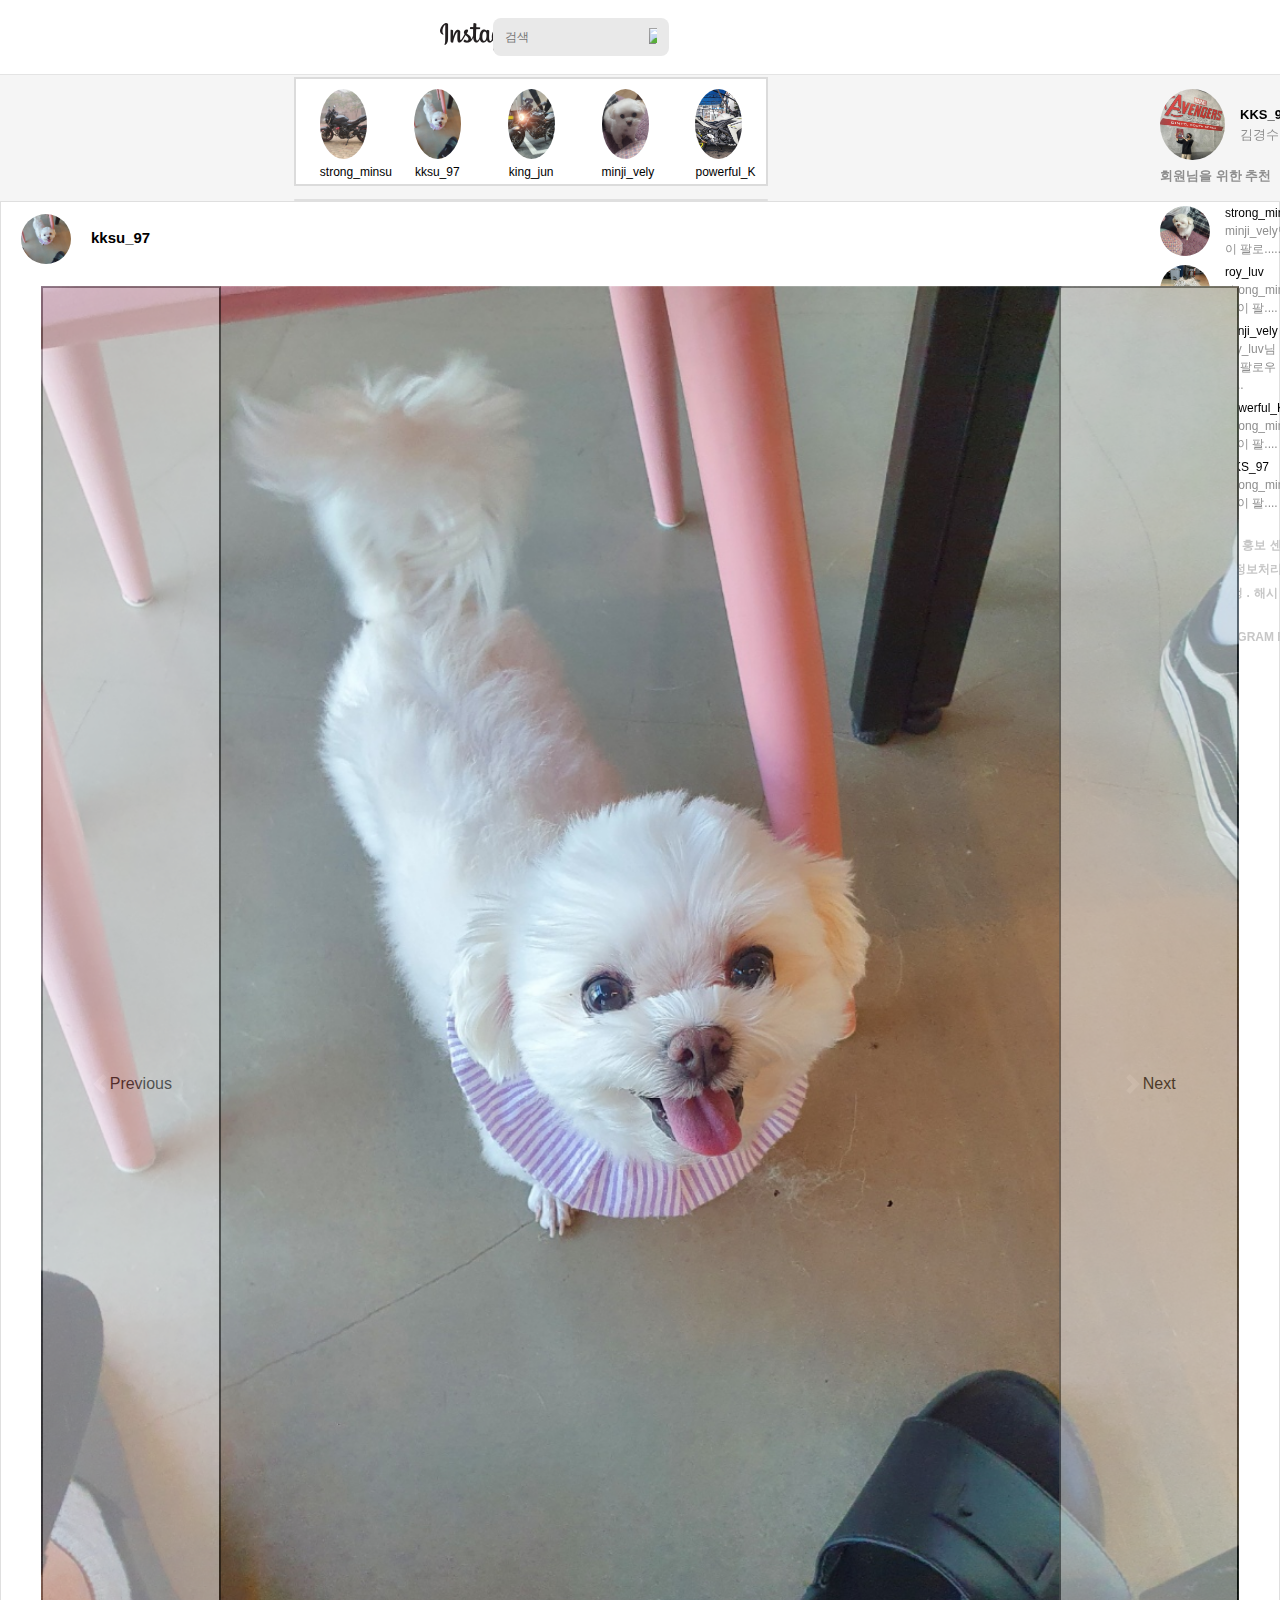
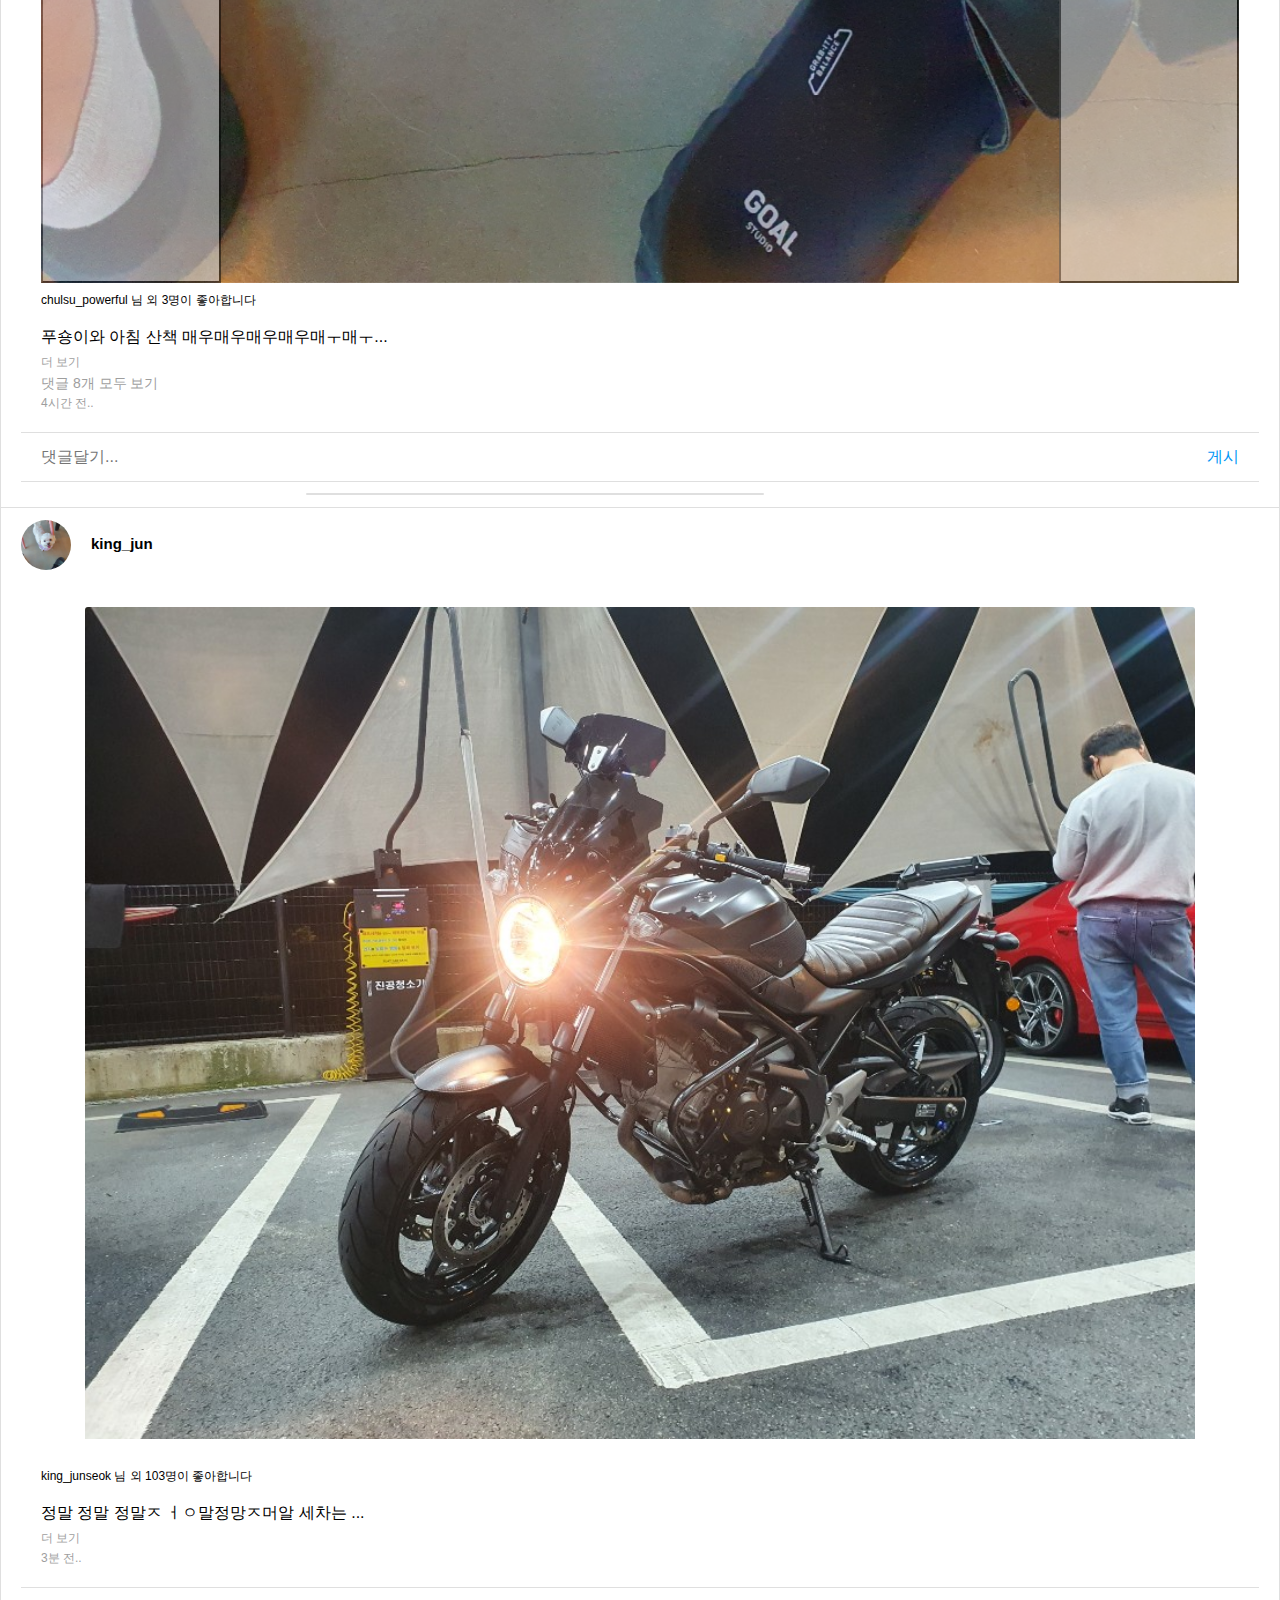
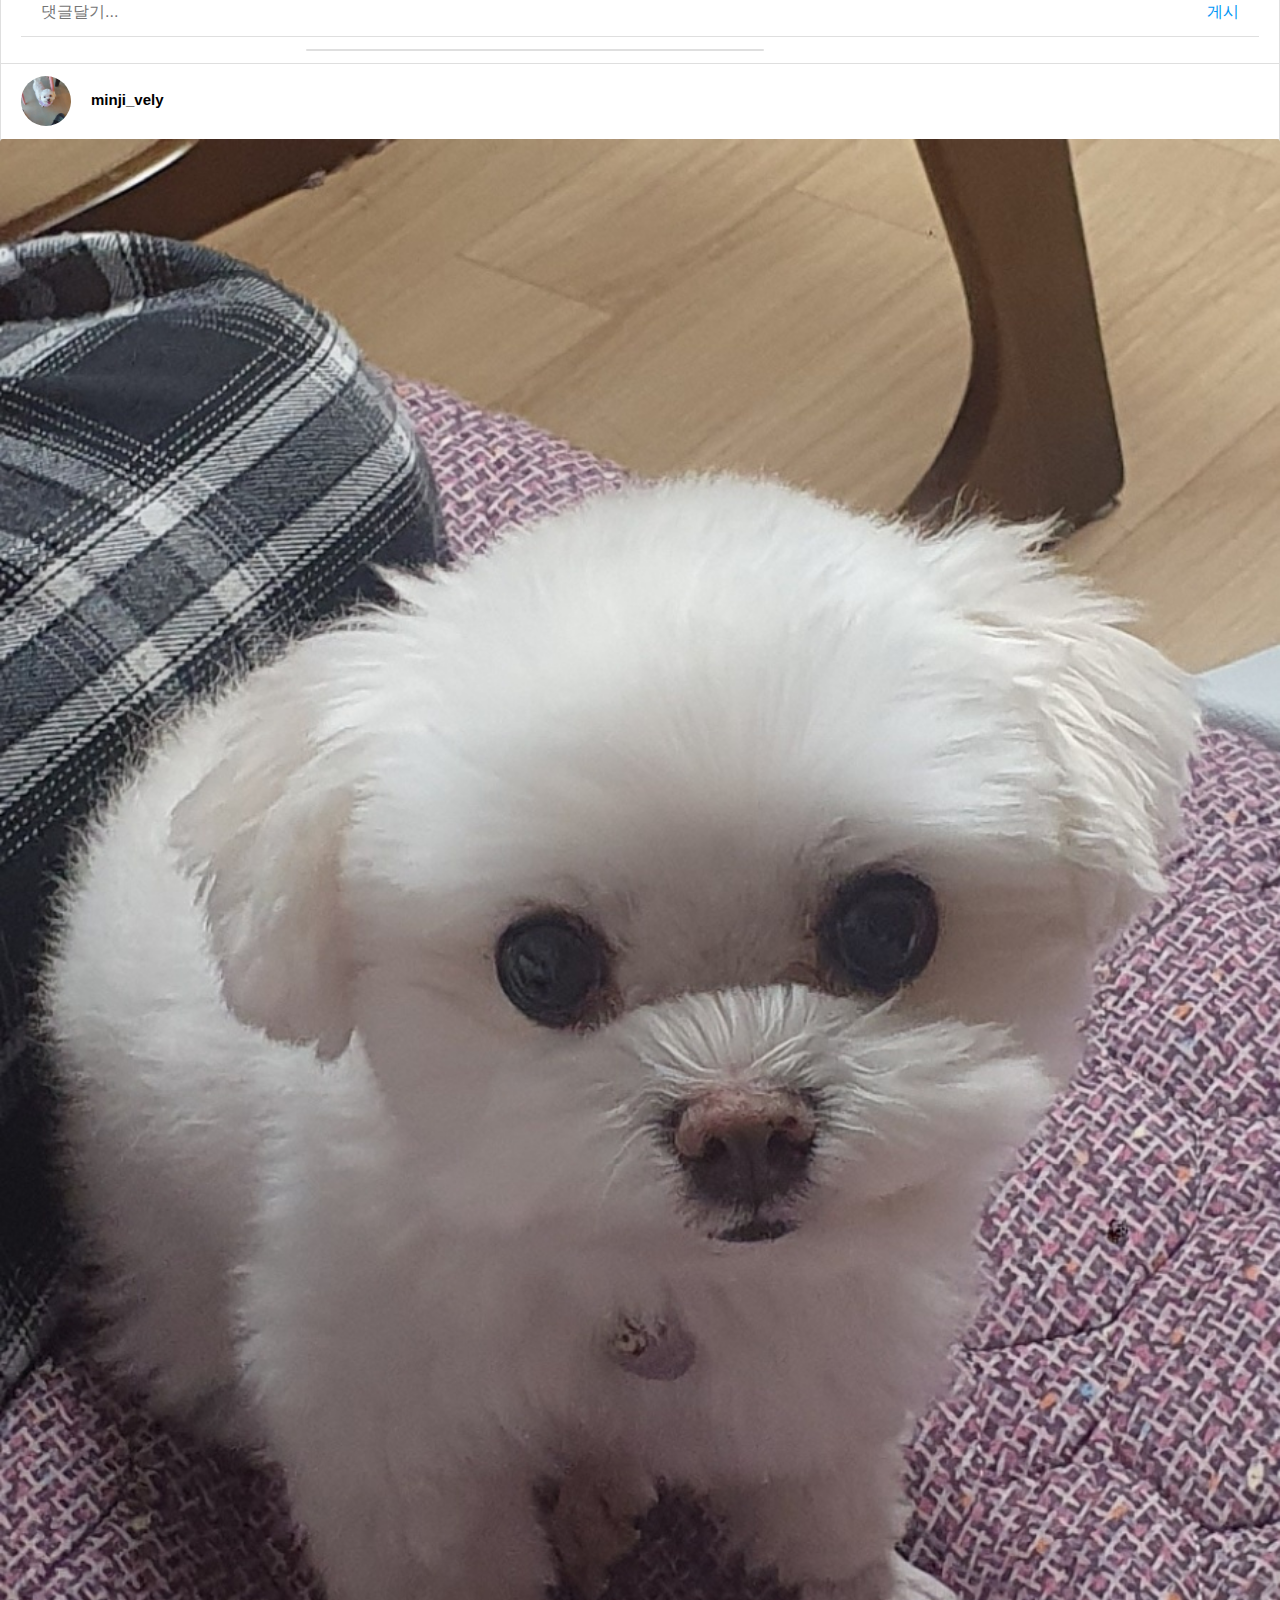
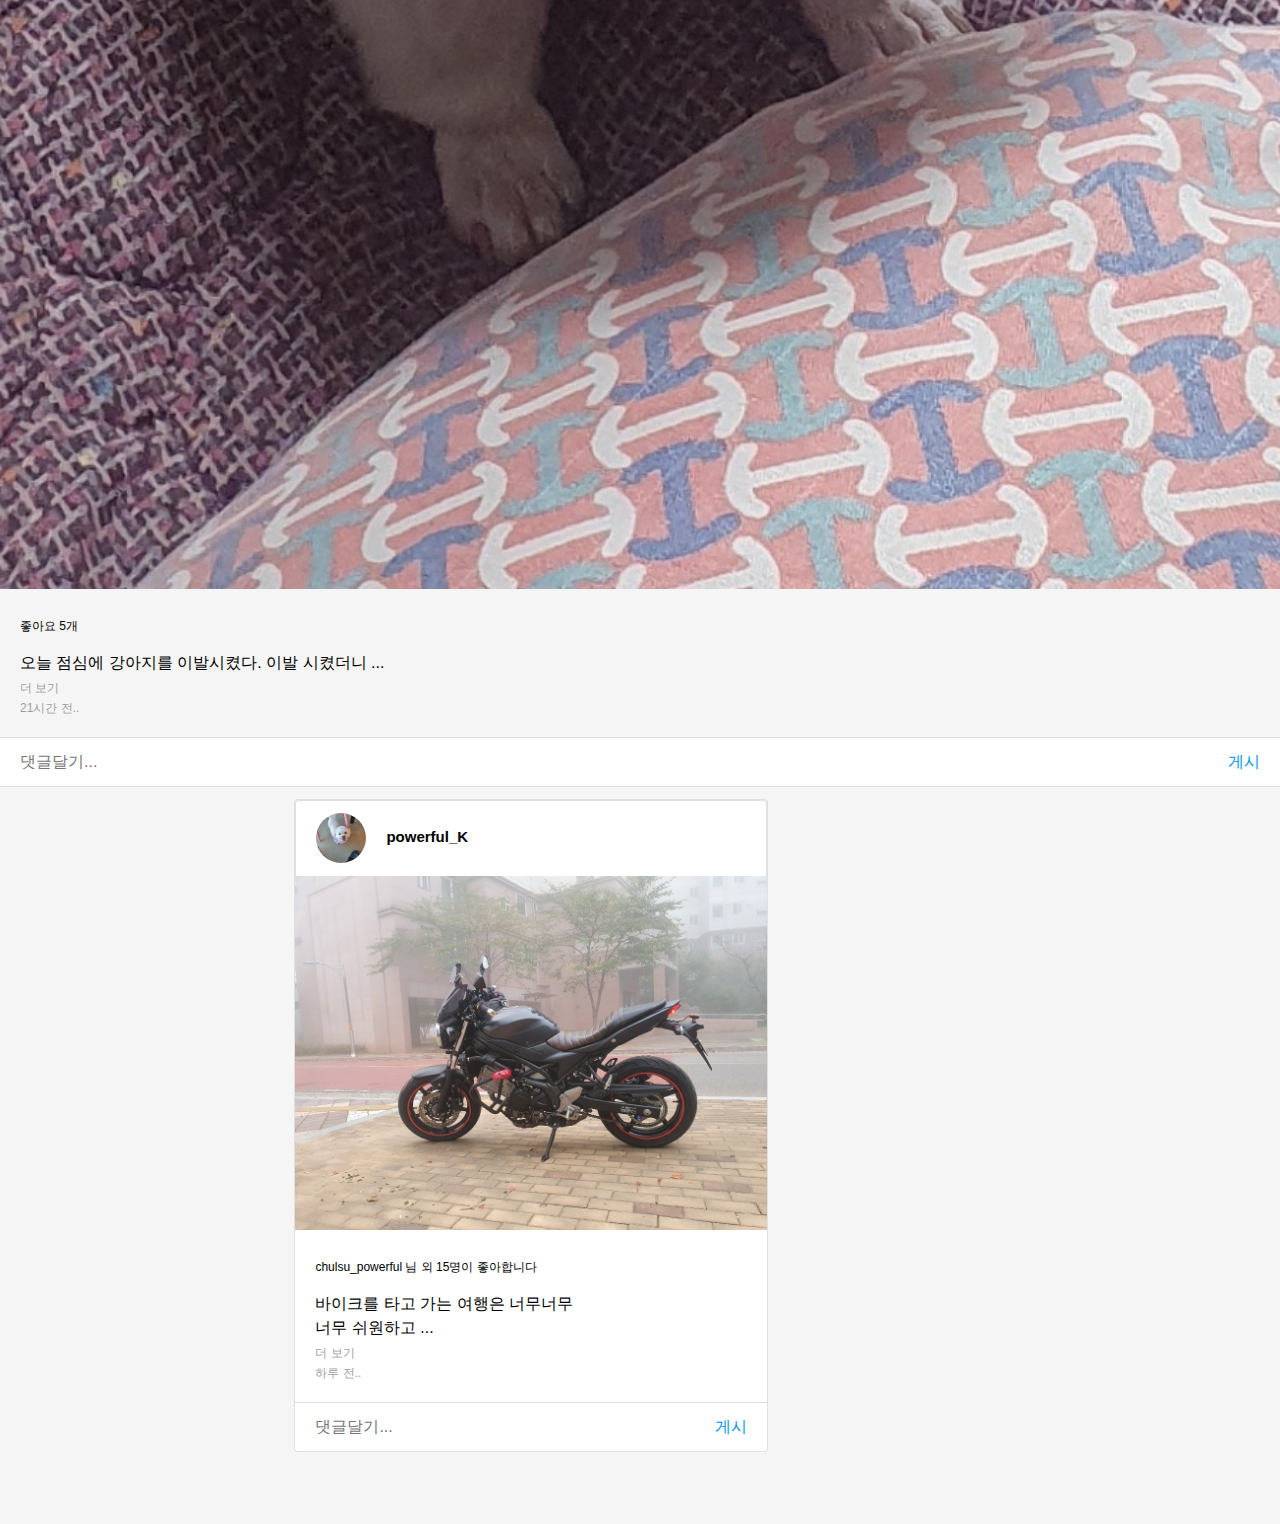
==== template/index.html @ 3788e194 "Update index.html" ====
<!DOCTYPE html>
<html lang="en">

<head>
    <meta charset="UTF-8">
    <meta http-equiv="X-UA-Compatible" content="IE=edge">
    <meta name="viewport" content="width=device-width, initial-scale=1.0">


    <!-- JQ 임포트 -->
    <script src="https://ajax.googleapis.com/ajax/libs/jquery/3.5.1/jquery.min.js"></script>

    <!-- 아이콘 -->
    <script src="https://kit.fontawesome.com/0c764fa4c5.js" crossorigin="anonymous"></script>

    <!-- 부트스트랩 -->
    <link href="https://cdn.jsdelivr.net/npm/bootstrap@5.1.3/dist/css/bootstrap.min.css" rel="stylesheet"
          integrity="sha384-1BmE4kWBq78iYhFldvKuhfTAU6auU8tT94WrHftjDbrCEXSU1oBoqyl2QvZ6jIW3" crossorigin="anonymous">

    <link rel="stylesheet" href="https://stackpath.bootstrapcdn.com/bootstrap/4.3.1/css/bootstrap.min.css"
          integrity="sha384-ggOyR0iXCbMQv3Xipma34MD+dH/1fQ784/j6cY/iJTQUOhcWr7x9JvoRxT2MZw1T" crossorigin="anonymous">

    <link href="https://cdn.jsdelivr.net/npm/bootstrap@5.0.2/dist/css/bootstrap.min.css" rel="stylesheet"
          integrity="sha384-EVSTQN3/azprG1Anm3QDgpJLIm9Nao0Yz1ztcQTwFspd3yD65VohhpuuCOmLASjC" crossorigin="anonymous">
    <script src="https://cdn.jsdelivr.net/npm/bootstrap@5.0.2/dist/js/bootstrap.bundle.min.js"
            integrity="sha384-MrcW6ZMFYlzcLA8Nl+NtUVF0sA7MsXsP1UyJoMp4YLEuNSfAP+JcXn/tWtIaxVXM"
            crossorigin="anonymous"></script>
    <!-- 구글폰트 -->
    <link rel="preconnect" href="https://fonts.googleapis.com">
    <link rel="preconnect" href="https://fonts.gstatic.com" crossorigin>
    <link href="https://fonts.googleapis.com/css2?family=Nanum+Brush+Script&family=Noto+Serif+KR:wght@300&display=swap"
          rel="stylesheet">

    <title>Title</title>

    <link rel="stylesheet" href="../static/style.css">

</head>

<body>

<li class="wrap">
    <!----------------------- header 시작 ------------------------->
    <header>
        <!----------- 로고 ------->
        <div class="logo">
            <a href="">
                <img alt="Instagram" src="../static/img/insta1.png"
                     srcset="/static/images/web/mobile_nav_type_logo-2x.png/1b47f9d0e595.png 2x">
            </a>
        </div>

        <!---------- 검색창 ----------->
        <div class="search">
            <input type="text" placeholder="검색">
            <img src="https://s3.ap-northeast-2.amazonaws.com/cdn.wecode.co.kr/icon/search.png">
        </div>

        <nav>
            <ul class="icons">
                <li><a href="#"><i class="fa-solid fa-house fa-xl"></i></a></li>
                <li><a href="#"><i class="fa-regular fa-paper-plane fa-xl"></i></a></li>
                <li><a href="#"><i class="fa-regular fa-square-plus fa-xl"></i></a></li>
                <li><a href="#"><i class="fa-regular fa-compass fa-xl"></i></a></li>
                <li><a href="#"><i class="fa-regular fa-heart fa-xl"></i></a></li>
                <li><a href="#"><i class="fa-solid fa-circle-user fa-xl"></i></a></li>
            </ul>
        </nav>

    </header>

    <!-------------------- side 시작 ---------------------->
    <footer>
        <div class="side">

            <a href="#">
                <img src="../static/img/kim.jpg" class="side-img">
            </a>

            <div class="side-name">
                <a href="#"><span style="font-weight: bold">KKS_97</span></a>
                <br>
                <span>김경수</span>
            </div>
            <!-- 전환 버튼 -->
            <div href="#" class="side-change">
                <a href="#">전환</a>
            </div>
        </div>

        <!---------------- side : 회원님을 위한 추천 ------------------->
        <div class="side-2">
            <span>회원님을 위한 추천</span>
            <a href="#">모두 보기</a>
        </div>

        <div class="side-3">

            <a href="#">
                <img src="../static/img/1.jpg" class="side-smimg">
            </a>


            <div class="side-smname">
                <a href=""> <span>strong_minsu</span> </a>
                <br>
                <span>minji_vely님이 팔로....... </span>
            </div>

            <div href="#" class="side-smchange">
                <a href="#"> 팔로우 </a>
            </div>
        </div>

        <div class="side-3">

            <a href="#">
                <img src="../static/img/2.jpg" class="side-smimg">
            </a>


            <div class="side-smname">
                <a href=""> <span>roy_luv</span></a>
                <br>
                <span>strong_minsu님이 팔.... </span>
            </div>


            <div href="#" class="side-smchange">
                <a href="#"> 팔로우 </a>
            </div>
        </div>

        <div class="side-3">

            <a href="#">
                <img src="../static/img/3.jpg" class="side-smimg">
            </a>


            <div class="side-smname">
                <a href=""> <span>minji_vely</span></a>
                <br>
                <span>roy_luv님이 팔로우 합.. </span>
            </div>


            <div href="#" class="side-smchange">
                <a href="#"> 팔로우 </a>
            </div>
        </div>

        <div class="side-3">

            <a href="#">
                <img src="../static/img/4.jpg" class="side-smimg">
            </a>


            <div class="side-smname">
                <a href=""> <span>powerful_K</span></a>
                <br>
                <span>strong_minsu님이 팔.... </span>
            </div>


            <div href="#" class="side-smchange">
                <a href="#"> 팔로우 </a>
            </div>
        </div>

        <div class="side-3">

            <a href="#">
                <img src="../static/img/5.jpg" class="side-smimg">
            </a>


            <div class="side-smname">
                <a href=""> <span>KKS_97</span></a>
                <br>
                <span>strong_minsu님이 팔.... </span>
            </div>


            <div href="#" class="side-smchange">
                <a href="#"> 팔로우 </a>
            </div>
        </div>

        <!--------- side : footer ------------->
        <div class="side-4">
            <a href="#">소개 .</a>

            <a href="#">도움말 .</a>

            <a href="#">홍보 센터 .</a>

            <a href="#">API .</a>

            <a href="#">채용 정보 .</a>

            <a href="#">개인정보처리방침 .</a>

            <a href="#">약관위치인기 .</a>

            <a href="#">계정 .</a>

            <a href="#">해시 태그 .</a>

            <a href="#">언어</a>
        </div>
        <br>
        <div class="side-5">
            © 2022 INSTAGRAM FROM META
        </div>
    </footer>


    <!----------------------- story 시작 ------------------------->
    <div class="story_01">

        <div class="story_02">
            <a href="main-1">
                <img src="../static/img/bike.jpg" alt="" class="story_img">
                <span class="font">strong_minsu</span>
            </a>
        </div>

        <div class="story_02">
            <a href="#main-2">
                <img src="../static/img/dog.jpg" alt="" class="story_img">
                <span class="font">kksu_97</span>
            </a>
        </div>

        <div class="story_02">
            <a href="#main-3">
                <img src="../static/img/bikee.jpg" alt="" class="story_img">
                <span class="font">king_jun</span>
            </a>
        </div>

        <div class="story_02">
            <a href="#main-4">
                <img src="../static/img/dogg.jpg" alt="" class="story_img">
                <span class="font">minji_vely</span>
            </a>
        </div>

        <div class="story_02">
            <a href="main-5">
                <img src="../static/img/bikeee.jpg" alt="" class="story_img">
                <span class="font">powerful_K</span>
            </a>
        </div>
    </div>


    <!-------------- feed 모달 창 ----------------->

    <div class="container">
        <div class="modal-box">
            <div class="modal-icon">
                <i class="fa-solid fa-ellipsis three-dot" id="modal-open1"></i>
            </div>
        </div>

        <div class="popup-wrap" id="popup1">
            <div class="popup">
                <div class="popup-body">
                    <div class="body-content">
                        <div class="body-contentbox">
                            <div class="red">신고</div>
                            <div class="red">팔로우 취소</div>
                            <div>게시물로 이동</div>
                            <div>공유 대상...</div>
                            <div>링크 복사</div>
                            <div>퍼가기</div>
                            <div id="close1">취소</div>
                        </div>
                    </div>
                </div>
            </div>
        </div>
    </div>


    <!------------------- 캐러셀 --------------------------->

    <div class="card" id="main-2">
    <li class="list-group-item">
    <a href="#">
        <div class="card_02">
            <div class="card_img"></div>
        </div>
        <div class="card_03">
            <p class="card_font">kksu_97</p></div>
    </a>
    <div class="card-body">
        <div id="carouselExampleInterval" class="carousel slide" data-bs-ride="false">
            <div class="carousel-inner">
                <div class="carousel-item active" data-bs-interval="false">
                    <img src="../static/img/dog.jpg" class="d-block w-100" alt="...">
                </div>
                <div class="carousel-item" data-bs-interval="false">
                    <img src="../static/img/5.jpg" class="d-block w-100" alt="...">
                </div>
                <div class="carousel-item">
                    <img src="../static/img/3.jpg" class="d-block w-100" alt="...">
                </div>
            </div>
            <button class="carousel-control-prev" type="button" data-bs-target="#carouselExampleInterval"
                    data-bs-slide="prev">
                <span class="carousel-control-prev-icon" aria-hidden="true"></span>
                <span class="visually-hidden">Previous</span>
            </button>
            <button class="carousel-control-next" type="button" data-bs-target="#carouselExampleInterval"
                    data-bs-slide="next">
                <span class="carousel-control-next-icon" aria-hidden="true"></span>
                <span class="visually-hidden">Next</span>
            </button>
        </div>
        <div class="card-main">
            <a href="">
          <span class="card-title">
            <i class="fa-regular fa-heart fa-lg"></i>
            <i class="fa-regular fa-comment-dots fa-lg"></i>
            <i class="fa-regular fa-paper-plane fa-lg"></i>
          </span>
            </a>
            <span class="card-title2">
          <a href="#"><i class="fa-regular fa-bookmark fa-lg"></i></a>
        </span>

        </div>
        <p class="card-text font">chulsu_powerful 님 외 3명이 좋아합니다</p>
        <div class="show">
            <div class="show-2">
                푸숑이와 아침 산책 매우매우매우매우매ㅜ매ㅜㅇ
                매우매우매우매우매ㅜ매ㅜㅇ 매우매우매우매우매ㅜ매ㅜㅇ
                매우매우매우매우매ㅜ매ㅜㅇ 매우매우매우매우매ㅜ매ㅜㅇ
                매우매우매우매우매ㅜ매ㅜㅇ 매움우행복합니다.
            </div>
        </div>

        <a href="#">
            <div class="card-modal">
                댓글 8개 모두 보기
            </div>
        </a>
        <a href="#">

            <div class="more"> 4시간 전..</div>
        </a>
    </div>
    <ul class="list-group list-group-flush">
        <li class="list-group-item">
            <input style="border: none; background-color: transparent; width: 350px; outline: none;" type="text"
                   placeholder="댓글달기...">

            <button class="card-btn" onclick="save()">
                게시
            </button>
        </li>
    </ul>
    </div>

    <div class="card" id="main-1">
<li class="list-group-item">
    <a href="#">
        <div class="card_02">
            <div class="card_img"></div>
        </div>
        <div class="card_03">
            <p class="card_font">king_jun</p>
        </div>
    </a>


    <div class="container">
        <div class="modal-box">
            <div class="modal-icon">
                <i class="fa-solid fa-ellipsis three-dot" id="modal-open"></i>
            </div>
        </div>

        <div class="popup-wrap" id="popup">
            <div class="popup">
                <div class="popup-body">
                    <div class="body-content">
                        <div class="body-contentbox">
                            <div class="red">신고</div>
                            <div class="red">팔로우 취소</div>
                            <div>게시물로 이동</div>
                            <div>공유 대상...</div>
                            <div>링크 복사</div>
                            <div>퍼가기</div>
                            <div id="close">취소</div>
                        </div>
                    </div>
                </div>
            </div>
        </div>
        <img src="../static/img/bikee.jpg" class="card-img-top" alt="bike">
    </div>

    <div class="card-body">


        <div class="card-main">
            <a href="#">
        <span class="card-title">
          <i class="fa-regular fa-heart fa-lg"></i>
          <i class="fa-regular fa-comment-dots fa-lg"></i>
          <i class="fa-regular fa-paper-plane fa-lg"></i>
        </span>
            </a>
            <span class="card-title2">
        <a href="#"><i class="fa-regular fa-bookmark fa-lg"></i></a>
      </span>

        </div>
        <p class="card-text font">king_junseok 님 외 103명이 좋아합니다</p>
        <div class="show">
            <div class="show-2">
                정말 정말 정말ㅈ ㅓㅇ말정망ㅈ머알 세차는 너무너무너무너무너무
                너무너뭐누머누머ㅜ무 신나요~
            </div>
        </div>
        <a href="#">
            <div class="more"> 3분 전..</div>
        </a>
    </div>
    <ul class="list-group list-group-flush">
        <li class="list-group-item">
            <input style="border: none; background-color: transparent; width: 350px; outline: none;" type="text"
                   placeholder="댓글달기...">

            <button class="card-btn" onclick="save()">
                게시
            </button>
        </li>
    </ul>
    </div>


    <div class="card" id="main-4">
<li class="list-group-item">
    <a href="#">
        <div class="card_02">
            <div class="card_img"></div>
        </div>
        <div class="card_03">
            <p class="card_font">minji_vely</p>
    </a>


    <div class="container">
        <div class="modal-box">
            <div class="modal-icon">
                <i class="fa-solid fa-ellipsis three-dot" id="modal-open"></i>
            </div>
        </div>

        <div class="popup-wrap" id="popup">
            <div class="popup">
                <div class="popup-body">
                    <div class="body-content">
                        <div class="body-contentbox">
                            <div class="red">신고</div>
                            <div class="red">팔로우 취소</div>
                            <div>게시물로 이동</div>
                            <div>공유 대상...</div>
                            <div>링크 복사</div>
                            <div>퍼가기</div>
                            <div id="close">취소</div>
                        </div>
                    </div>
                </div>
            </div>
        </div>
    </div>


    </div>
</li>

<img src="../static/img/dogg.jpg" class="card-img-top" alt="">

<div class="card-body">
    <div class="card-main">
        <a href="">
        <span class="card-title">
          <i class="fa-regular fa-heart fa-lg"></i>
          <i class="fa-regular fa-comment-dots fa-lg"></i>
          <i class="fa-regular fa-paper-plane fa-lg"></i>
        </span>
        </a>
        <span class="card-title2">
        <a href="#"><i class="fa-regular fa-bookmark fa-lg"></i></a>
      </span>
    </div>
    <p class="card-text font">좋아요 5개</p>
    <div class="show">
        <div class="show-2">
            오늘 점심에 강아지를 이발시켰다. 이발 시켰더니 얼굴이 동글동글동글
            귀도 둥글둥글 코도 동굴동굴동굴 몸통도 빵빵해졌따
            특히 발이 귀여워졌다 마치 닭발 같다 결정했다 !!
            오늘은 닭발을 먹어야겠다
        </div>
    </div>
    <a href="#">
        <div class="more"> 21시간 전..</div>
    </a>
</div>
<ul class="list-group list-group-flush">
    <li class="list-group-item">
        <input style="border: none; background-color: transparent; width: 350px; outline: none;" type="text"
               placeholder="댓글달기...">
        <button class="card-btn" onclick="save()">
            게시
        </button>
    </li>
</ul>
</div>
<div class="card" id="1">
    <li class="list-group-item">
        <a href="#">
            <div class="card_02">
                <div class="card_img"></div>
            </div>
            <div class="card_03">
                <p class="card_font">powerful_K</p>
        </a>

        <div class="container">
            <div class="modal-box">
                <div class="modal-icon">
                    <i class="fa-solid fa-ellipsis three-dot" id="modal-open"></i>
                </div>
            </div>

            <div class="popup-wrap" id="popup">
                <div class="popup">
                    <div class="popup-body">
                        <div class="body-content">
                            <div class="body-contentbox">
                                <div>신고</div>
                                <div>팔로우 취소</div>
                                <div>게시물로 이동</div>
                                <div>공유 대상...</div>
                                <div>링크 복사</div>
                                <div>퍼가기</div>
                                <div id="close">취소</div>
                            </div>
                        </div>
                    </div>
                </div>
            </div>
        </div>

</div>
</li>
<img src="../static/img/bike.jpg" class="card-img-top" alt="bike">
<div class="card-body">


    <div class="card-main">
        <a href="">
        <span class="card-title">
          <i class="fa-regular fa-heart fa-lg"></i>
          <i class="fa-regular fa-comment-dots fa-lg"></i>
          <i class="fa-regular fa-paper-plane fa-lg"></i>
        </span>
        </a>
        <span class="card-title2">
        <a href="#"><i class="fa-regular fa-bookmark fa-lg"></i></a>
      </span>

    </div>
    <p class="card-text font">chulsu_powerful 님 외 15명이 좋아합니다</p>
    <div class="show">
        <div class="show-2">
            바이크를 타고 가는 여행은 너무너무너무 쉬원하고 기분이 좋다.
            맨날 맨날 매난~~~~~~~~~~~~~~~~~~~~ 여행 가고 싶다
        </div>
    </div>
    <a href="#">
        <div class="more"> 하루 전..</div>
    </a>
</div>
<ul class="list-group list-group-flush">
    <li class="list-group-item">
        <input style="border: none; background-color: transparent; width: 350px; outline: none;" type="text"
               placeholder="댓글달기...">

        <button class="card-btn" onclick="save()">
            게시
        </button>

    </li>
</ul>
</div>

<!------------ 게시글 끝!!!!!!!!!!!!!!!! 드디어 끝!!!!! ----------->
<br>
<br>
<br>


<script src="../static/motion.js"></script>
</body>

</html>

</body>

</html>
---- static/style.css ----
* {
    margin: 0;
    padding: 0;
    box-sizing: border-box;
    color: black;
    list-style: none;
    text-decoration: none;
    font-family: 'Gowun Dodum', sans-serif;
}

body {
    background-color: rgb(245, 245, 245);
}

header {
    position: fixed;
    z-index: 8;
    top: 0;
    left: 0;
    right: 0;

    width: 100%;
    height: 75px;
    padding: 0px 300px;
    color: white;
    background: white;

    font-weight: bold;
    display: flex;
    justify-content: space-between;
    align-items: center;

    border-bottom: 1px solid #E4E4E4;
}

.logo {
    width: 40%;
    padding-left: 140px;
}

.search {
    position: relative;
    right: 120px;
    width: 26%;
}

.search>input {
    width: 100%;
    background-color: rgb(233, 233, 233);
    border: 1px #bbb;
    border-radius: 8px;
    padding: 10px 12px;
    font-size: 12px;
}

.search>img {
    position: absolute;
    width: 5%;
    top: 10px;
    right: 12px;
    margin: 0;
}

.icons {
    position: relative;
    right: 100px;
    display: flex;
    padding: 15px;
}

.icons>li>a {
    padding: 10px;
}

/* 네비바 끝 */
footer {
    position: fixed;
    width: 15%;
    height: 100%;
    margin-left: 1160px;
}

.side {
    width: auto;
    height: auto;
    padding-top: 12px;
    display: flex;
    align-items: center;
}

.side-img {

    width: 65px;
    height: auto;
    object-fit: cover;
    border-radius: 50%;
}

.side-name {
    padding-left: 15px;
    font-size: 13px;
}

.side-name :nth-child(1) {
    /* font-weight: bolder; */
    text-decoration: none;
}

.side-name :nth-child(3) {
    color: #8E8E8E;
}

.side-change {
    margin-left: 134px;
    font-weight: bolder;
    font-size: 13px;

}

.side-change>a {
    color: #0096f6;
    text-decoration: none;
}

.side-2 {
    padding-top: 3%;
    display: flex;
    justify-content: space-between;
    font-size: 13px;
    padding-bottom: 7%;
}

.side-2>span {
    font-weight: bolder;
    color: #8E8E8E;
}

.side-2>a {
    text-decoration: none;
    color: black;
}

.side-3 {
    width: auto;
    height: auto;

    display: flex;
    align-items: center;
    padding-top: 5px;
}

.side-smimg {
    width: 50px;
    height: 50px;
    object-fit: cover;
    border-radius: 50%;
}

.side-smname {
    padding-left: 15px;
    font-size: 12px;
}

.side-smname :nth-child(1) {
    /* font-weight: bolder; */
    text-decoration: none;
}

.side-smname :nth-child(3) {
    color: #8E8E8E;
}

.side-smchange {
    margin-left: 59px;
    font-weight: bolder;
    font-size: 12px;
    text-decoration: none;
}

.side-smchange a {
    color: #0096f6;
    text-decoration: none;
}

.side-4 {
    padding-top: 20px;
}

.side-4 a {
    font-weight: bolder;
    font-size: 12px;
    color: #c7c7c7;
    text-decoration: none;
}

.side-5 {
    font-weight: bolder;
    font-size: 12px;
    color: #c7c7c7;
}

.story_01 {
    display: flex;
    justify-content: space-around;
    margin-top: 6%;
    margin-left: 23%;
    padding-bottom: 2%;

    border: 2px solid rgb(219, 219, 219);
    width: 37%;
    height: 30%;
    background-color: white;
}

.story_02>a {
    text-decoration: none;
}

.story_02 {
    width: 50px;
    height: 50px;
    /* border-radius: 50%; */

    margin-top: 10px;
    height: 70px;
    width: 10%;
    text-align: center;

    /* overflow: hidden; */
}

.story_img {
    width: 100%;
    height: 100%;
    object-fit: cover;
    border-radius: 50%;
}

.font {
    font-size: 12px;
    color: black;
    margin-top: 8px;
    overflow: hidden;
}

.card,
.list-group-item {
    position: inherit;
}

.card {
    display: flex;
    justify-content: left;
    margin-left: 23%;
    margin-top: 1%;

    width: 37%;
}

.card_02 {
    display: flex;
    float: left;
}

.card a {
    color: black;
    text-decoration: none;
}

.card_img {
    background-image: url(../static/img/dog.jpg);
    background-position: center;
    background-size: cover;
    width: 50px;
    height: 50px;
    border-radius: 50%;
}

.card_03 {
    display: flex;
    align-items: center;
}

.card_font {
    font-size: 15px;
    margin-top: 13px;
    margin-left: 20px;
    font-weight: bold;
}

.card_dot {
    position: relative;
    left: 520px;
    /* padding-left: 520px; */
}

.card-main {
    display: flex;
    justify-content: space-between;
    align-items: center;
}

.show-2 {
    width: 60%;
}

.more {
    font-size: 12px;
    color: #9E9E9E;
}




/* 모달 start */

.container {
    width: 100%;
    z-index: 1;
}

.modal-box {
    width: 100%;
    text-align: center;
}

.modal-icon {
    float: right;          /* ? 왜 표시가 뜨지  왜에에에엥[ㅇ[ㅇ[[[[[ㅔ*/

    display: inline-block;
    width: 35px;
    height: 35px;

    cursor: pointer;
}

.popup-wrap {
    background-color: rgba(0, 0, 0, .3);
    justify-content: center;
    align-items: center;
    position: fixed;
    top: 0;
    left: 0;
    right: 0;
    bottom: 0;
    display: none;
    padding: 15px;
}

.popup {
    width: 100%;
    max-width: 400px;
    background-color: white;
    border-radius: 10px;
    overflow: hidden;

    box-shadow: 5px 10px 10px 1px rgba(0, 0, 0, .3);
}


.popup-body {
    width: 100%;
    background-color: #ffffff;
}

.body-content {
    width: 100%;
    padding: 10px;
}

.body-contentbox {
    min-height: 100px;
    max-height: 500px;
}

.body-content div {
    cursor: pointer;
    font-size: 15px;
}

.red {
    color: red;
}

.body-contentbox>div {
    border-bottom: 1px solid #dddbdb;
    width: auto;
    text-align: center;
    padding: 3%;
}

.card-btn {
    border: none;
    color: #0096f6;
    outline: none;
    background-color: white;
    float: right;
}

.card-btn:hover {
    color: #00d1f6;
}

.card-modal {
    font-size: 14px;
    color: #9E9E9E;
}

/* 모달 start */
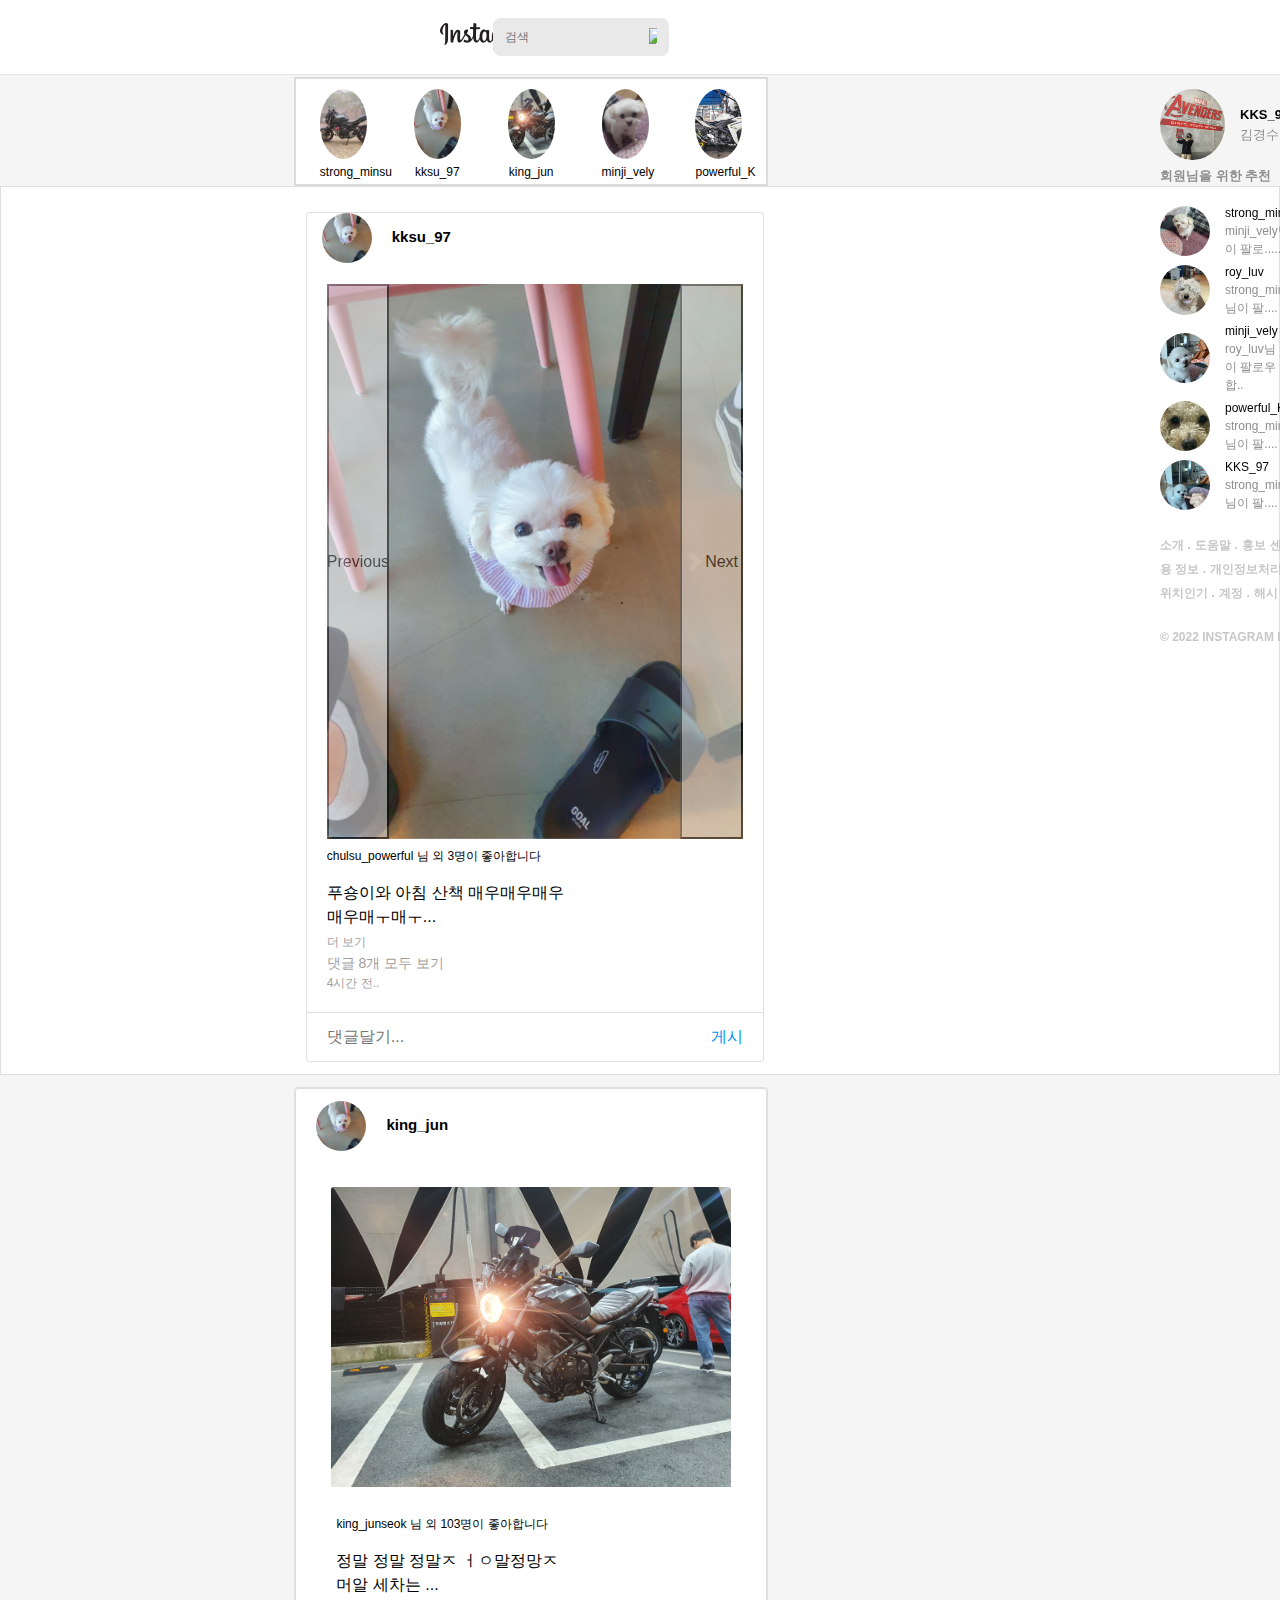
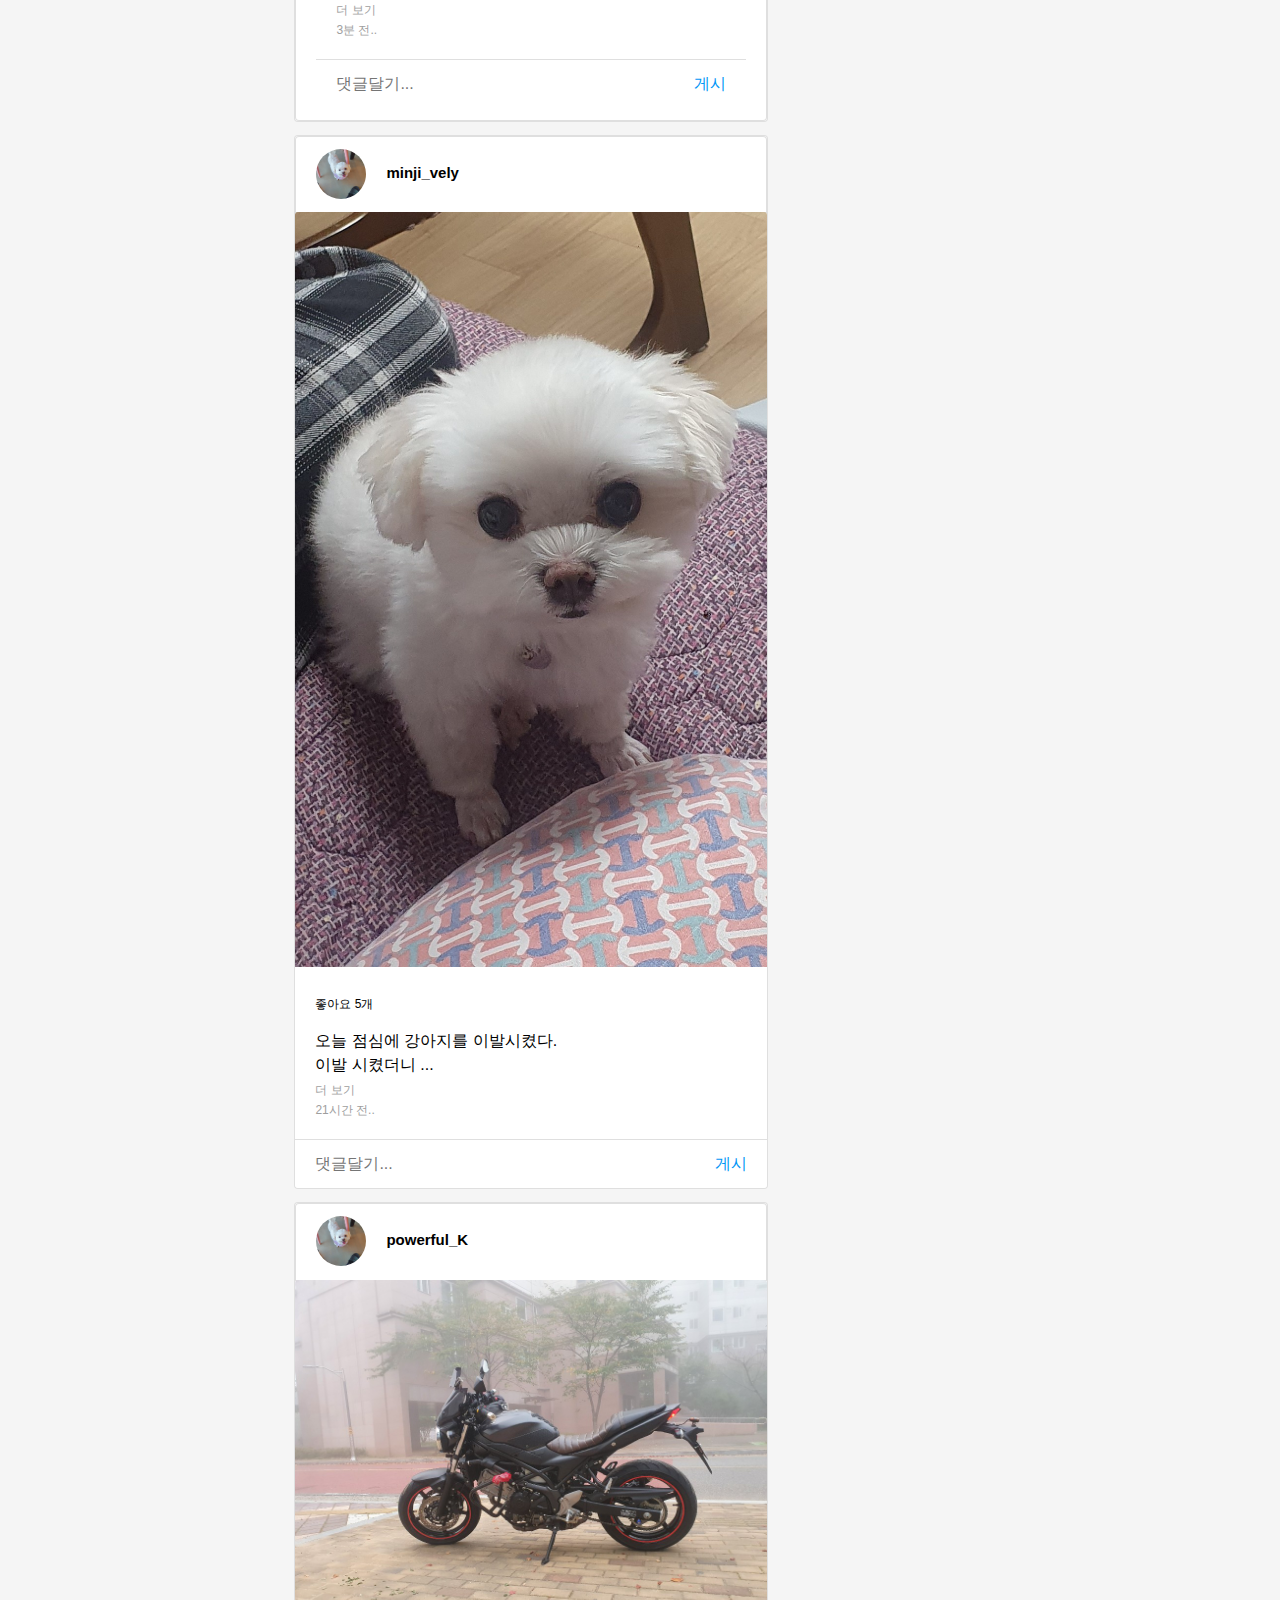
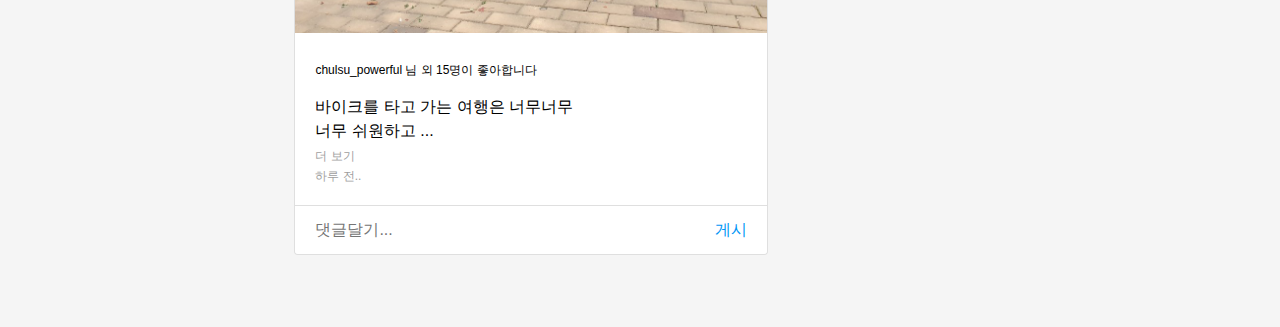
==== commit a6f518b0: "code cleanup_v2" ====
--- a/template/index.html
+++ b/template/index.html
@@ -39,7 +39,6 @@
 
 <body>
 
-<li class="wrap">
     <!----------------------- header 시작 ------------------------->
     <header>
         <!----------- 로고 ------->
@@ -259,7 +258,15 @@
 
     <!-------------- feed 모달 창 ----------------->
 
-    <div class="container">
+
+
+
+    <!------------------- 캐러셀 --------------------------->
+<li class="list-group-item">
+
+    <div class="card" id="main-2">
+<!-- 카드 윗부분(모달창(팝업)- 사진-이름 -->
+      <div class="container">
         <div class="modal-box">
             <div class="modal-icon">
                 <i class="fa-solid fa-ellipsis three-dot" id="modal-open1"></i>
@@ -283,21 +290,20 @@
                 </div>
             </div>
         </div>
-    </div>
-
-
-    <!------------------- 캐러셀 --------------------------->
-
-    <div class="card" id="main-2">
-    <li class="list-group-item">
-    <a href="#">
+
         <div class="card_02">
+            <a href="#"></a>
             <div class="card_img"></div>
         </div>
+
         <div class="card_03">
-            <p class="card_font">kksu_97</p></div>
-    </a>
+            <p class="card_font">kksu_97</p>
+        </div>
+      </div>
+
+<!-- 카드 사진 -->
     <div class="card-body">
+<!--   캐러셀      -->
         <div id="carouselExampleInterval" class="carousel slide" data-bs-ride="false">
             <div class="carousel-inner">
                 <div class="carousel-item active" data-bs-interval="false">
@@ -322,16 +328,19 @@
             </button>
         </div>
         <div class="card-main">
-            <a href="">
-          <span class="card-title">
-            <i class="fa-regular fa-heart fa-lg"></i>
-            <i class="fa-regular fa-comment-dots fa-lg"></i>
-            <i class="fa-regular fa-paper-plane fa-lg"></i>
-          </span>
-            </a>
-            <span class="card-title2">
-          <a href="#"><i class="fa-regular fa-bookmark fa-lg"></i></a>
-        </span>
+            <a href="#">
+              <span class="card-title">
+                <i class="fa-regular fa-heart fa-lg"></i>
+                <i class="fa-regular fa-comment-dots fa-lg"></i>
+                <i class="fa-regular fa-paper-plane fa-lg"></i>
+              </span>
+            </a>
+
+            <a href="#">
+              <span class="card-title2">
+                  <i class="fa-regular fa-bookmark fa-lg"></i>
+              </span>
+            </a>
 
         </div>
         <p class="card-text font">chulsu_powerful 님 외 3명이 좋아합니다</p>
@@ -365,6 +374,7 @@
         </li>
     </ul>
     </div>
+</li>
 
     <div class="card" id="main-1">
 <li class="list-group-item">
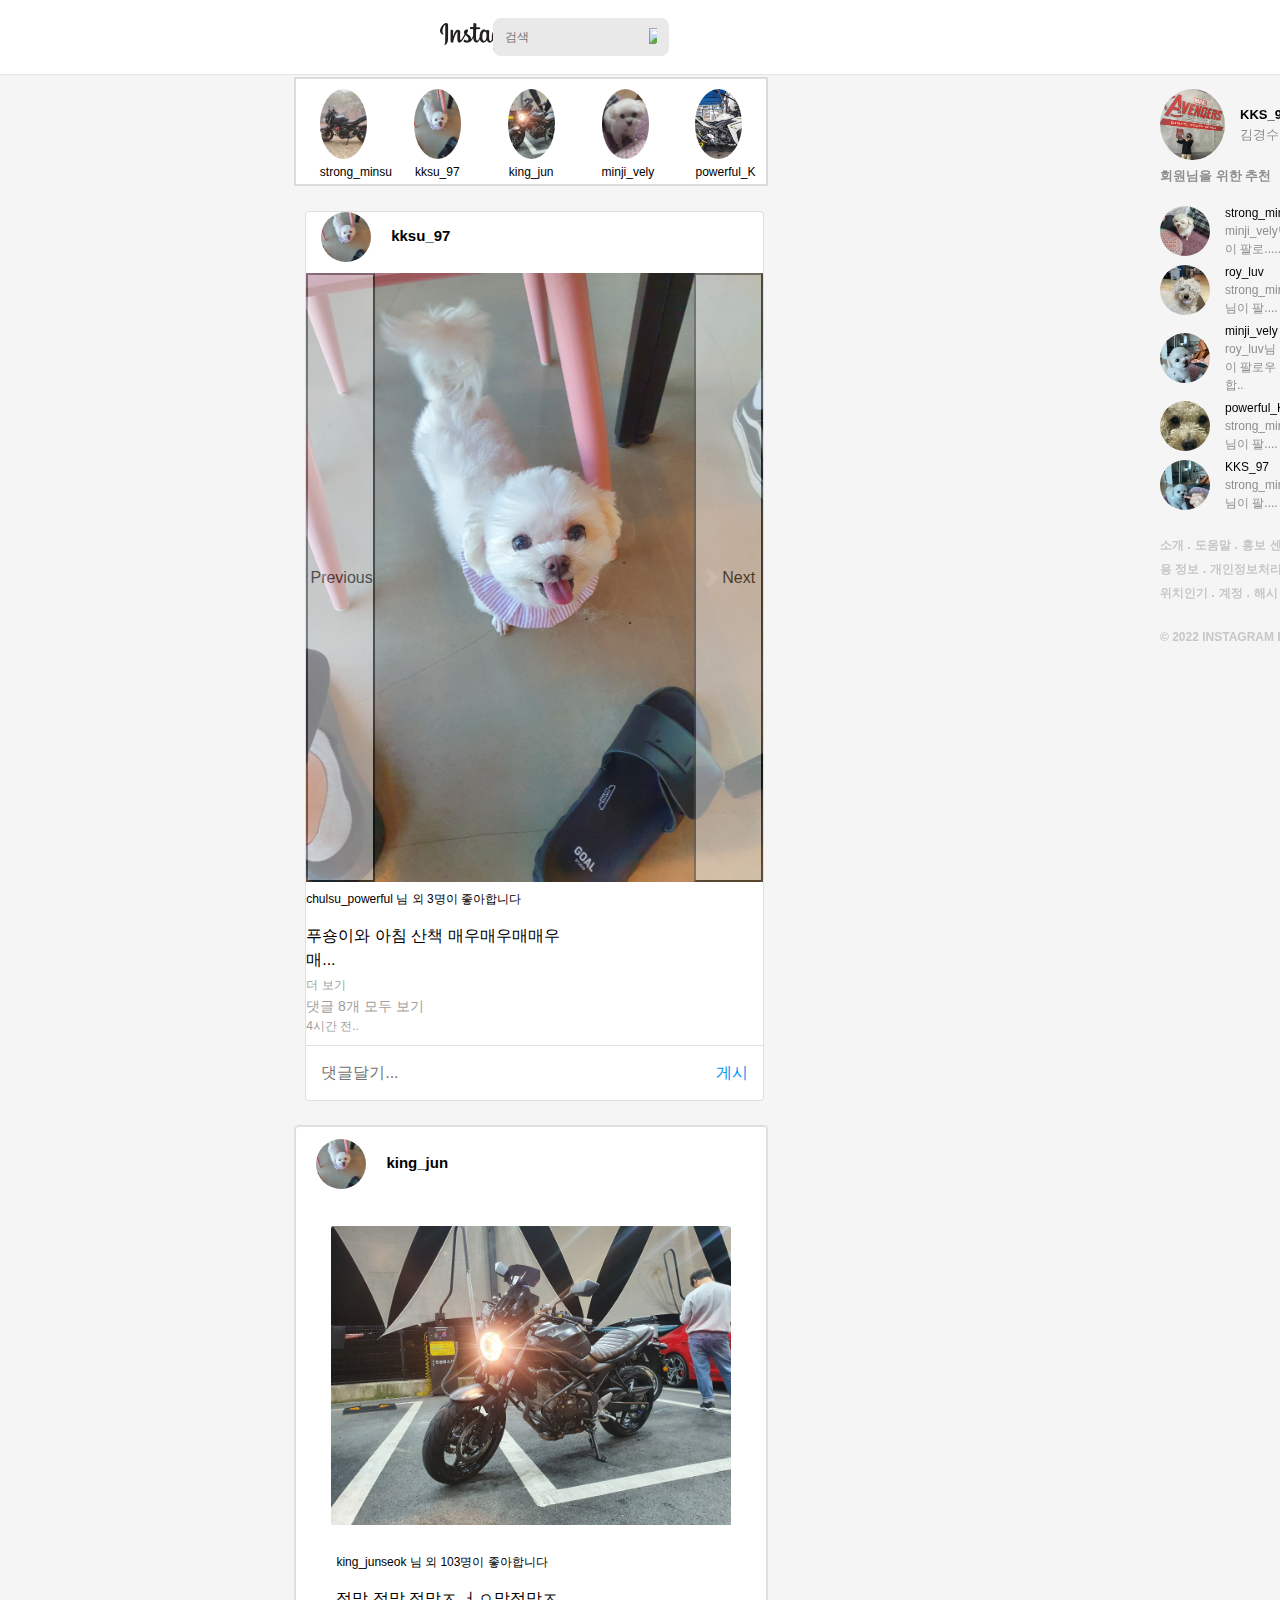
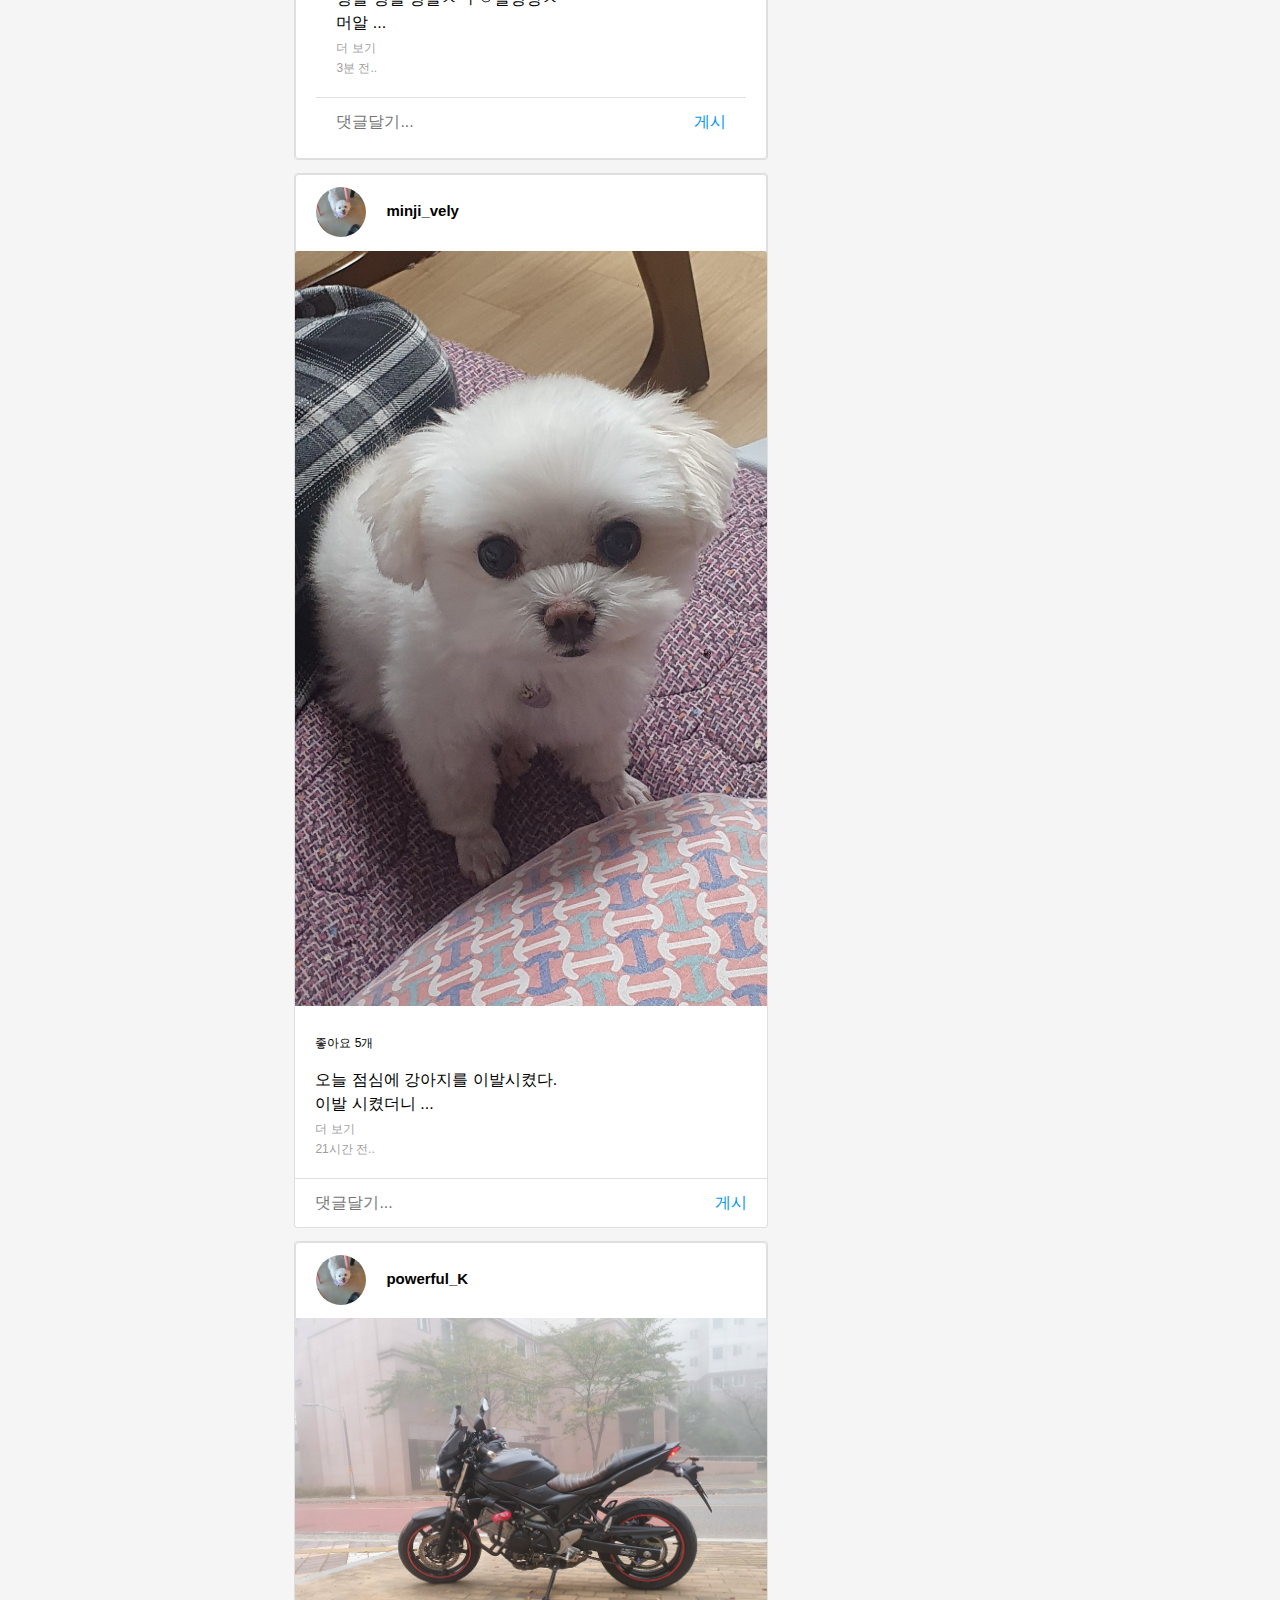
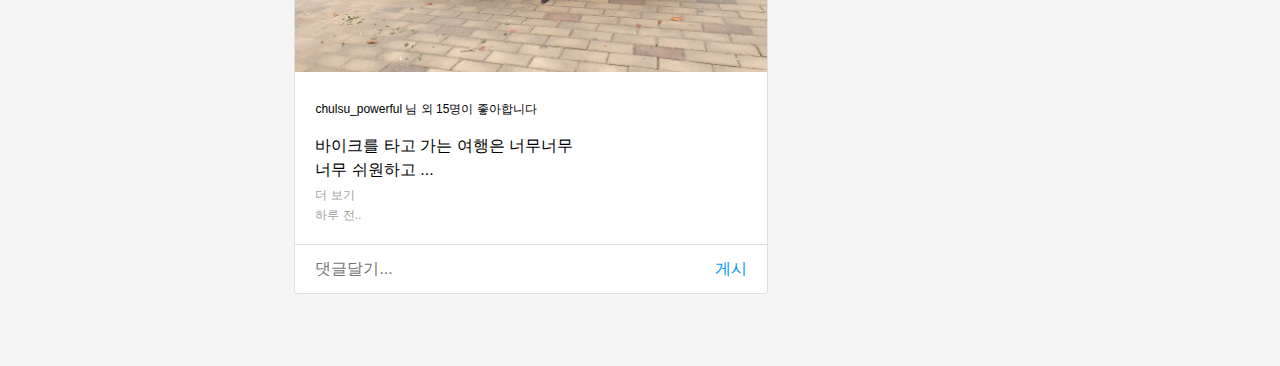
==== commit dad4fa76: "code cleanup_v3" ====
--- a/template/index.html
+++ b/template/index.html
@@ -39,461 +39,459 @@
 
 <body>
 
-    <!----------------------- header 시작 ------------------------->
-    <header>
-        <!----------- 로고 ------->
-        <div class="logo">
-            <a href="">
-                <img alt="Instagram" src="../static/img/insta1.png"
-                     srcset="/static/images/web/mobile_nav_type_logo-2x.png/1b47f9d0e595.png 2x">
-            </a>
-        </div>
-
-        <!---------- 검색창 ----------->
-        <div class="search">
-            <input type="text" placeholder="검색">
-            <img src="https://s3.ap-northeast-2.amazonaws.com/cdn.wecode.co.kr/icon/search.png">
-        </div>
-
-        <nav>
-            <ul class="icons">
-                <li><a href="#"><i class="fa-solid fa-house fa-xl"></i></a></li>
-                <li><a href="#"><i class="fa-regular fa-paper-plane fa-xl"></i></a></li>
-                <li><a href="#"><i class="fa-regular fa-square-plus fa-xl"></i></a></li>
-                <li><a href="#"><i class="fa-regular fa-compass fa-xl"></i></a></li>
-                <li><a href="#"><i class="fa-regular fa-heart fa-xl"></i></a></li>
-                <li><a href="#"><i class="fa-solid fa-circle-user fa-xl"></i></a></li>
-            </ul>
-        </nav>
-
-    </header>
-
-    <!-------------------- side 시작 ---------------------->
-    <footer>
-        <div class="side">
-
-            <a href="#">
-                <img src="../static/img/kim.jpg" class="side-img">
-            </a>
-
-            <div class="side-name">
-                <a href="#"><span style="font-weight: bold">KKS_97</span></a>
-                <br>
-                <span>김경수</span>
-            </div>
-            <!-- 전환 버튼 -->
-            <div href="#" class="side-change">
-                <a href="#">전환</a>
-            </div>
-        </div>
-
-        <!---------------- side : 회원님을 위한 추천 ------------------->
-        <div class="side-2">
-            <span>회원님을 위한 추천</span>
-            <a href="#">모두 보기</a>
-        </div>
-
-        <div class="side-3">
-
-            <a href="#">
-                <img src="../static/img/1.jpg" class="side-smimg">
-            </a>
-
-
-            <div class="side-smname">
-                <a href=""> <span>strong_minsu</span> </a>
-                <br>
-                <span>minji_vely님이 팔로....... </span>
-            </div>
-
-            <div href="#" class="side-smchange">
-                <a href="#"> 팔로우 </a>
-            </div>
-        </div>
-
-        <div class="side-3">
-
-            <a href="#">
-                <img src="../static/img/2.jpg" class="side-smimg">
-            </a>
-
-
-            <div class="side-smname">
-                <a href=""> <span>roy_luv</span></a>
-                <br>
-                <span>strong_minsu님이 팔.... </span>
-            </div>
-
-
-            <div href="#" class="side-smchange">
-                <a href="#"> 팔로우 </a>
-            </div>
-        </div>
-
-        <div class="side-3">
-
-            <a href="#">
-                <img src="../static/img/3.jpg" class="side-smimg">
-            </a>
-
-
-            <div class="side-smname">
-                <a href=""> <span>minji_vely</span></a>
-                <br>
-                <span>roy_luv님이 팔로우 합.. </span>
-            </div>
-
-
-            <div href="#" class="side-smchange">
-                <a href="#"> 팔로우 </a>
-            </div>
-        </div>
-
-        <div class="side-3">
-
-            <a href="#">
-                <img src="../static/img/4.jpg" class="side-smimg">
-            </a>
-
-
-            <div class="side-smname">
-                <a href=""> <span>powerful_K</span></a>
-                <br>
-                <span>strong_minsu님이 팔.... </span>
-            </div>
-
-
-            <div href="#" class="side-smchange">
-                <a href="#"> 팔로우 </a>
-            </div>
-        </div>
-
-        <div class="side-3">
-
-            <a href="#">
-                <img src="../static/img/5.jpg" class="side-smimg">
-            </a>
-
-
-            <div class="side-smname">
-                <a href=""> <span>KKS_97</span></a>
-                <br>
-                <span>strong_minsu님이 팔.... </span>
-            </div>
-
-
-            <div href="#" class="side-smchange">
-                <a href="#"> 팔로우 </a>
-            </div>
-        </div>
-
-        <!--------- side : footer ------------->
-        <div class="side-4">
-            <a href="#">소개 .</a>
-
-            <a href="#">도움말 .</a>
-
-            <a href="#">홍보 센터 .</a>
-
-            <a href="#">API .</a>
-
-            <a href="#">채용 정보 .</a>
-
-            <a href="#">개인정보처리방침 .</a>
-
-            <a href="#">약관위치인기 .</a>
-
-            <a href="#">계정 .</a>
-
-            <a href="#">해시 태그 .</a>
-
-            <a href="#">언어</a>
-        </div>
-        <br>
-        <div class="side-5">
-            © 2022 INSTAGRAM FROM META
-        </div>
-    </footer>
-
-
-    <!----------------------- story 시작 ------------------------->
-    <div class="story_01">
-
-        <div class="story_02">
-            <a href="main-1">
-                <img src="../static/img/bike.jpg" alt="" class="story_img">
-                <span class="font">strong_minsu</span>
-            </a>
-        </div>
-
-        <div class="story_02">
-            <a href="#main-2">
-                <img src="../static/img/dog.jpg" alt="" class="story_img">
-                <span class="font">kksu_97</span>
-            </a>
-        </div>
-
-        <div class="story_02">
-            <a href="#main-3">
-                <img src="../static/img/bikee.jpg" alt="" class="story_img">
-                <span class="font">king_jun</span>
-            </a>
-        </div>
-
-        <div class="story_02">
-            <a href="#main-4">
-                <img src="../static/img/dogg.jpg" alt="" class="story_img">
-                <span class="font">minji_vely</span>
-            </a>
-        </div>
-
-        <div class="story_02">
-            <a href="main-5">
-                <img src="../static/img/bikeee.jpg" alt="" class="story_img">
-                <span class="font">powerful_K</span>
-            </a>
-        </div>
-    </div>
-
-
-    <!-------------- feed 모달 창 ----------------->
-
-
-
-
-    <!------------------- 캐러셀 --------------------------->
-<li class="list-group-item">
-
+<!----------------------- header 시작 ------------------------->
+<header>
+    <!----------- 로고 ------->
+    <div class="logo">
+        <a href="">
+            <img alt="Instagram" src="../static/img/insta1.png"
+                 srcset="/static/images/web/mobile_nav_type_logo-2x.png/1b47f9d0e595.png 2x">
+        </a>
+    </div>
+
+    <!---------- 검색창 ----------->
+    <div class="search">
+        <input type="text" placeholder="검색">
+        <img src="https://s3.ap-northeast-2.amazonaws.com/cdn.wecode.co.kr/icon/search.png">
+    </div>
+
+    <nav>
+        <ul class="icons">
+            <li><a href="#"><i class="fa-solid fa-house fa-xl"></i></a></li>
+            <li><a href="#"><i class="fa-regular fa-paper-plane fa-xl"></i></a></li>
+            <li><a href="#"><i class="fa-regular fa-square-plus fa-xl"></i></a></li>
+            <li><a href="#"><i class="fa-regular fa-compass fa-xl"></i></a></li>
+            <li><a href="#"><i class="fa-regular fa-heart fa-xl"></i></a></li>
+            <li><a href="#"><i class="fa-solid fa-circle-user fa-xl"></i></a></li>
+        </ul>
+    </nav>
+
+</header>
+
+<!-------------------- side 시작 ---------------------->
+<footer>
+    <div class="side">
+
+        <a href="#">
+            <img src="../static/img/kim.jpg" class="side-img">
+        </a>
+
+        <div class="side-name">
+            <a href="#"><span style="font-weight: bold">KKS_97</span></a>
+            <br>
+            <span>김경수</span>
+        </div>
+        <!-- 전환 버튼 -->
+        <div href="#" class="side-change">
+            <a href="#">전환</a>
+        </div>
+    </div>
+
+    <!---------------- side : 회원님을 위한 추천 ------------------->
+    <div class="side-2">
+        <span>회원님을 위한 추천</span>
+        <a href="#">모두 보기</a>
+    </div>
+
+    <div class="side-3">
+
+        <a href="#">
+            <img src="../static/img/1.jpg" class="side-smimg">
+        </a>
+
+
+        <div class="side-smname">
+            <a href=""> <span>strong_minsu</span> </a>
+            <br>
+            <span>minji_vely님이 팔로....... </span>
+        </div>
+
+        <div href="#" class="side-smchange">
+            <a href="#"> 팔로우 </a>
+        </div>
+    </div>
+
+    <div class="side-3">
+
+        <a href="#">
+            <img src="../static/img/2.jpg" class="side-smimg">
+        </a>
+
+
+        <div class="side-smname">
+            <a href=""> <span>roy_luv</span></a>
+            <br>
+            <span>strong_minsu님이 팔.... </span>
+        </div>
+
+
+        <div href="#" class="side-smchange">
+            <a href="#"> 팔로우 </a>
+        </div>
+    </div>
+
+    <div class="side-3">
+
+        <a href="#">
+            <img src="../static/img/3.jpg" class="side-smimg">
+        </a>
+
+
+        <div class="side-smname">
+            <a href=""> <span>minji_vely</span></a>
+            <br>
+            <span>roy_luv님이 팔로우 합.. </span>
+        </div>
+
+
+        <div href="#" class="side-smchange">
+            <a href="#"> 팔로우 </a>
+        </div>
+    </div>
+
+    <div class="side-3">
+
+        <a href="#">
+            <img src="../static/img/4.jpg" class="side-smimg">
+        </a>
+
+
+        <div class="side-smname">
+            <a href=""> <span>powerful_K</span></a>
+            <br>
+            <span>strong_minsu님이 팔.... </span>
+        </div>
+
+
+        <div href="#" class="side-smchange">
+            <a href="#"> 팔로우 </a>
+        </div>
+    </div>
+
+    <div class="side-3">
+
+        <a href="#">
+            <img src="../static/img/5.jpg" class="side-smimg">
+        </a>
+
+
+        <div class="side-smname">
+            <a href=""> <span>KKS_97</span></a>
+            <br>
+            <span>strong_minsu님이 팔.... </span>
+        </div>
+
+
+        <div href="#" class="side-smchange">
+            <a href="#"> 팔로우 </a>
+        </div>
+    </div>
+
+    <!--------- side : footer ------------->
+    <div class="side-4">
+        <a href="#">소개 .</a>
+
+        <a href="#">도움말 .</a>
+
+        <a href="#">홍보 센터 .</a>
+
+        <a href="#">API .</a>
+
+        <a href="#">채용 정보 .</a>
+
+        <a href="#">개인정보처리방침 .</a>
+
+        <a href="#">약관위치인기 .</a>
+
+        <a href="#">계정 .</a>
+
+        <a href="#">해시 태그 .</a>
+
+        <a href="#">언어</a>
+    </div>
+    <br>
+    <div class="side-5">
+        © 2022 INSTAGRAM FROM META
+    </div>
+</footer>
+
+
+<!----------------------- story 시작 ------------------------->
+<div class="story_01">
+
+    <div class="story_02">
+        <a href="main-1">
+            <img src="../static/img/bike.jpg" alt="" class="story_img">
+            <span class="font">strong_minsu</span>
+        </a>
+    </div>
+
+    <div class="story_02">
+        <a href="#main-2">
+            <img src="../static/img/dog.jpg" alt="" class="story_img">
+            <span class="font">kksu_97</span>
+        </a>
+    </div>
+
+    <div class="story_02">
+        <a href="#main-3">
+            <img src="../static/img/bikee.jpg" alt="" class="story_img">
+            <span class="font">king_jun</span>
+        </a>
+    </div>
+
+    <div class="story_02">
+        <a href="#main-4">
+            <img src="../static/img/dogg.jpg" alt="" class="story_img">
+            <span class="font">minji_vely</span>
+        </a>
+    </div>
+
+    <div class="story_02">
+        <a href="main-5">
+            <img src="../static/img/bikeee.jpg" alt="" class="story_img">
+            <span class="font">powerful_K</span>
+        </a>
+    </div>
+</div>
+
+<!--------------------------- feed 시작 --------------------------->
+<li class="list-group-item" style="background-color: transparent; border: none;">
     <div class="card" id="main-2">
-<!-- 카드 윗부분(모달창(팝업)- 사진-이름 -->
-      <div class="container">
-        <div class="modal-box">
-            <div class="modal-icon">
-                <i class="fa-solid fa-ellipsis three-dot" id="modal-open1"></i>
-            </div>
-        </div>
-
-        <div class="popup-wrap" id="popup1">
-            <div class="popup">
-                <div class="popup-body">
-                    <div class="body-content">
-                        <div class="body-contentbox">
-                            <div class="red">신고</div>
-                            <div class="red">팔로우 취소</div>
-                            <div>게시물로 이동</div>
-                            <div>공유 대상...</div>
-                            <div>링크 복사</div>
-                            <div>퍼가기</div>
-                            <div id="close1">취소</div>
+<!----------------------   카드 윗부분(모달창(팝업)- 사진-이름) ----------------------------->
+        <div class="container">
+            <div class="modal-box">
+                <div class="modal-icon">
+                    <i class="fa-solid fa-ellipsis three-dot" id="modal-open1"></i>
+                </div>
+            </div>
+
+            <div class="popup-wrap" id="popup1">
+                <div class="popup">
+                    <div class="popup-body">
+                        <div class="body-content">
+                            <div class="body-contentbox">
+                                <div class="red">신고</div>
+                                <div class="red">팔로우 취소</div>
+                                <div>게시물로 이동</div>
+                                <div>공유 대상...</div>
+                                <div>링크 복사</div>
+                                <div>퍼가기</div>
+                                <div id="close1">취소</div>
+                            </div>
                         </div>
                     </div>
                 </div>
             </div>
-        </div>
-
-        <div class="card_02">
-            <a href="#"></a>
-            <div class="card_img"></div>
-        </div>
-
-        <div class="card_03">
-            <p class="card_font">kksu_97</p>
-        </div>
-      </div>
-
-<!-- 카드 사진 -->
-    <div class="card-body">
-<!--   캐러셀      -->
-        <div id="carouselExampleInterval" class="carousel slide" data-bs-ride="false">
-            <div class="carousel-inner">
-                <div class="carousel-item active" data-bs-interval="false">
-                    <img src="../static/img/dog.jpg" class="d-block w-100" alt="...">
-                </div>
-                <div class="carousel-item" data-bs-interval="false">
-                    <img src="../static/img/5.jpg" class="d-block w-100" alt="...">
-                </div>
-                <div class="carousel-item">
-                    <img src="../static/img/3.jpg" class="d-block w-100" alt="...">
-                </div>
-            </div>
-            <button class="carousel-control-prev" type="button" data-bs-target="#carouselExampleInterval"
-                    data-bs-slide="prev">
-                <span class="carousel-control-prev-icon" aria-hidden="true"></span>
-                <span class="visually-hidden">Previous</span>
-            </button>
-            <button class="carousel-control-next" type="button" data-bs-target="#carouselExampleInterval"
-                    data-bs-slide="next">
-                <span class="carousel-control-next-icon" aria-hidden="true"></span>
-                <span class="visually-hidden">Next</span>
-            </button>
-        </div>
-        <div class="card-main">
-            <a href="#">
+
+            <div class="card_02">
+                <a href="#"></a>
+                <div class="card_img"></div>
+            </div>
+
+            <div class="card_03">
+                <p class="card_font">kksu_97</p>
+            </div>
+        </div>
+<!-----------------------------   카드 사진 !!!캐러셀 !!!   ----------------------------->
+        <div class="card-body" style="padding: 10px 0px;">
+            <div id="carouselExampleInterval" class="carousel slide" data-bs-ride="false">
+                <div class="carousel-inner">
+                    <div class="carousel-item active" data-bs-interval="false">
+                        <img src="../static/img/dog.jpg" class="d-block w-100" alt="...">
+                    </div>
+                    <div class="carousel-item" data-bs-interval="false">
+                        <img src="../static/img/5.jpg" class="d-block w-100" alt="...">
+                    </div>
+                    <div class="carousel-item">
+                        <img src="../static/img/3.jpg" class="d-block w-100" alt="...">
+                    </div>
+                </div>
+                <button class="carousel-control-prev" type="button" data-bs-target="#carouselExampleInterval"
+                        data-bs-slide="prev">
+                    <span class="carousel-control-prev-icon" aria-hidden="true"></span>
+                    <span class="visually-hidden">Previous</span>
+                </button>
+                <button class="carousel-control-next" type="button" data-bs-target="#carouselExampleInterval"
+                        data-bs-slide="next">
+                    <span class="carousel-control-next-icon" aria-hidden="true"></span>
+                    <span class="visually-hidden">Next</span>
+                </button>
+            </div>
+            <!--      캐러셀 밑의 아이콘들  -->
+            <div class="card-main">
+                <a href="#">
               <span class="card-title">
                 <i class="fa-regular fa-heart fa-lg"></i>
                 <i class="fa-regular fa-comment-dots fa-lg"></i>
                 <i class="fa-regular fa-paper-plane fa-lg"></i>
               </span>
-            </a>
-
-            <a href="#">
+                </a>
+                <a href="#">
               <span class="card-title2">
                   <i class="fa-regular fa-bookmark fa-lg"></i>
               </span>
+                </a>
+            </div>
+            <!--   카드 사진 좋아요한 사람들 -->
+            <p class="card-text font">chulsu_powerful 님 외 3명이 좋아합니다</p>
+            <!--   카드 작성자와 작성글, 더보기 -->
+            <div class="show">
+                <div class="show-2">
+                    푸숑이와 아침 산책 매우매우매매우매ㅜ매ㅜㅇ
+                    매우매우매우매우매ㅜ매ㅜㅇ 매우매우매우매우매ㅜ매ㅜㅇ
+                    매우매우매우매우매ㅜ매ㅜㅇ 매우매우매우매우매ㅜ매ㅜㅇ
+                    매우매우매우매우매ㅜ매ㅜㅇ 매움우행복합니다.
+                </div>
+            </div>
+            <!--    댓글과 작성시간   -->
+            <a href="#">
+                <div class="card-modal">
+                    댓글 8개 모두 보기
+                </div>
             </a>
-
-        </div>
-        <p class="card-text font">chulsu_powerful 님 외 3명이 좋아합니다</p>
-        <div class="show">
-            <div class="show-2">
-                푸숑이와 아침 산책 매우매우매우매우매ㅜ매ㅜㅇ
-                매우매우매우매우매ㅜ매ㅜㅇ 매우매우매우매우매ㅜ매ㅜㅇ
-                매우매우매우매우매ㅜ매ㅜㅇ 매우매우매우매우매ㅜ매ㅜㅇ
-                매우매우매우매우매ㅜ매ㅜㅇ 매움우행복합니다.
-            </div>
-        </div>
-
-        <a href="#">
-            <div class="card-modal">
-                댓글 8개 모두 보기
-            </div>
-        </a>
-        <a href="#">
-
-            <div class="more"> 4시간 전..</div>
-        </a>
-    </div>
-    <ul class="list-group list-group-flush">
-        <li class="list-group-item">
-            <input style="border: none; background-color: transparent; width: 350px; outline: none;" type="text"
-                   placeholder="댓글달기...">
-
-            <button class="card-btn" onclick="save()">
-                게시
-            </button>
-        </li>
-    </ul>
+            <a href="#">
+                <div class="more">
+                    4시간 전..
+                </div>
+            </a>
+        </div>
+<!-----------------------------    댓글 input + 게시   ----------------------------->
+        <ul class="list-group list-group-flush">
+            <li class="list-group-item" style="padding: 15px;">
+                <input style="border: none; width: 270px; outline: none;" type="text"
+                       placeholder="댓글달기...">
+                <button class="card-btn" onclick="save()">
+                    게시
+                </button>
+            </li>
+        </ul>
     </div>
 </li>
 
-    <div class="card" id="main-1">
-<li class="list-group-item">
-    <a href="#">
-        <div class="card_02">
-            <div class="card_img"></div>
-        </div>
-        <div class="card_03">
-            <p class="card_font">king_jun</p>
-        </div>
-    </a>
-
-
-    <div class="container">
-        <div class="modal-box">
-            <div class="modal-icon">
-                <i class="fa-solid fa-ellipsis three-dot" id="modal-open"></i>
-            </div>
-        </div>
-
-        <div class="popup-wrap" id="popup">
-            <div class="popup">
-                <div class="popup-body">
-                    <div class="body-content">
-                        <div class="body-contentbox">
-                            <div class="red">신고</div>
-                            <div class="red">팔로우 취소</div>
-                            <div>게시물로 이동</div>
-                            <div>공유 대상...</div>
-                            <div>링크 복사</div>
-                            <div>퍼가기</div>
-                            <div id="close">취소</div>
+
+
+
+
+
+<div class="card" id="main-1">
+    <li class="list-group-item">
+        <a href="#">
+            <div class="card_02">
+                <div class="card_img"></div>
+            </div>
+            <div class="card_03">
+                <p class="card_font">king_jun</p>
+            </div>
+        </a>
+
+
+        <div class="container">
+            <div class="modal-box">
+                <div class="modal-icon">
+                    <i class="fa-solid fa-ellipsis three-dot" id="modal-open"></i>
+                </div>
+            </div>
+
+            <div class="popup-wrap" id="popup">
+                <div class="popup">
+                    <div class="popup-body">
+                        <div class="body-content">
+                            <div class="body-contentbox">
+                                <div class="red">신고</div>
+                                <div class="red">팔로우 취소</div>
+                                <div>게시물로 이동</div>
+                                <div>공유 대상...</div>
+                                <div>링크 복사</div>
+                                <div>퍼가기</div>
+                                <div id="close">취소</div>
+                            </div>
                         </div>
                     </div>
                 </div>
             </div>
-        </div>
-        <img src="../static/img/bikee.jpg" class="card-img-top" alt="bike">
-    </div>
-
-    <div class="card-body">
-
-
-        <div class="card-main">
-            <a href="#">
+            <img src="../static/img/bikee.jpg" class="card-img-top" alt="bike">
+        </div>
+
+        <div class="card-body">
+
+
+            <div class="card-main">
+                <a href="#">
         <span class="card-title">
           <i class="fa-regular fa-heart fa-lg"></i>
           <i class="fa-regular fa-comment-dots fa-lg"></i>
           <i class="fa-regular fa-paper-plane fa-lg"></i>
         </span>
-            </a>
-            <span class="card-title2">
+                </a>
+                <span class="card-title2">
         <a href="#"><i class="fa-regular fa-bookmark fa-lg"></i></a>
       </span>
 
-        </div>
-        <p class="card-text font">king_junseok 님 외 103명이 좋아합니다</p>
-        <div class="show">
-            <div class="show-2">
-                정말 정말 정말ㅈ ㅓㅇ말정망ㅈ머알 세차는 너무너무너무너무너무
-                너무너뭐누머누머ㅜ무 신나요~
-            </div>
-        </div>
-        <a href="#">
-            <div class="more"> 3분 전..</div>
-        </a>
-    </div>
-    <ul class="list-group list-group-flush">
-        <li class="list-group-item">
-            <input style="border: none; background-color: transparent; width: 350px; outline: none;" type="text"
-                   placeholder="댓글달기...">
-
-            <button class="card-btn" onclick="save()">
-                게시
-            </button>
-        </li>
-    </ul>
-    </div>
-
-
-    <div class="card" id="main-4">
-<li class="list-group-item">
-    <a href="#">
-        <div class="card_02">
-            <div class="card_img"></div>
-        </div>
-        <div class="card_03">
-            <p class="card_font">minji_vely</p>
-    </a>
-
-
-    <div class="container">
-        <div class="modal-box">
-            <div class="modal-icon">
-                <i class="fa-solid fa-ellipsis three-dot" id="modal-open"></i>
-            </div>
-        </div>
-
-        <div class="popup-wrap" id="popup">
-            <div class="popup">
-                <div class="popup-body">
-                    <div class="body-content">
-                        <div class="body-contentbox">
-                            <div class="red">신고</div>
-                            <div class="red">팔로우 취소</div>
-                            <div>게시물로 이동</div>
-                            <div>공유 대상...</div>
-                            <div>링크 복사</div>
-                            <div>퍼가기</div>
-                            <div id="close">취소</div>
+            </div>
+            <p class="card-text font">king_junseok 님 외 103명이 좋아합니다</p>
+            <div class="show">
+                <div class="show-2">
+                    정말 정말 정말ㅈ ㅓㅇ말정망ㅈ머알 세차는 너무너무너무너무너무
+                    너무너뭐누머누머ㅜ무 신나요~
+                </div>
+            </div>
+            <a href="#">
+                <div class="more"> 3분 전..</div>
+            </a>
+        </div>
+        <ul class="list-group list-group-flush">
+            <li class="list-group-item">
+                <input style="border: none; background-color: transparent; width: 350px; outline: none;" type="text"
+                       placeholder="댓글달기...">
+
+                <button class="card-btn" onclick="save()">
+                    게시
+                </button>
+            </li>
+        </ul>
+</div>
+
+
+<div class="card" id="main-4">
+    <li class="list-group-item">
+        <a href="#">
+            <div class="card_02">
+                <div class="card_img"></div>
+            </div>
+            <div class="card_03">
+                <p class="card_font">minji_vely</p>
+        </a>
+
+
+        <div class="container">
+            <div class="modal-box">
+                <div class="modal-icon">
+                    <i class="fa-solid fa-ellipsis three-dot" id="modal-open"></i>
+                </div>
+            </div>
+
+            <div class="popup-wrap" id="popup">
+                <div class="popup">
+                    <div class="popup-body">
+                        <div class="body-content">
+                            <div class="body-contentbox">
+                                <div class="red">신고</div>
+                                <div class="red">팔로우 취소</div>
+                                <div>게시물로 이동</div>
+                                <div>공유 대상...</div>
+                                <div>링크 복사</div>
+                                <div>퍼가기</div>
+                                <div id="close">취소</div>
+                            </div>
                         </div>
                     </div>
                 </div>
             </div>
         </div>
-    </div>
-
-
-    </div>
+
+
+</div>
 </li>
 
 <img src="../static/img/dogg.jpg" class="card-img-top" alt="">
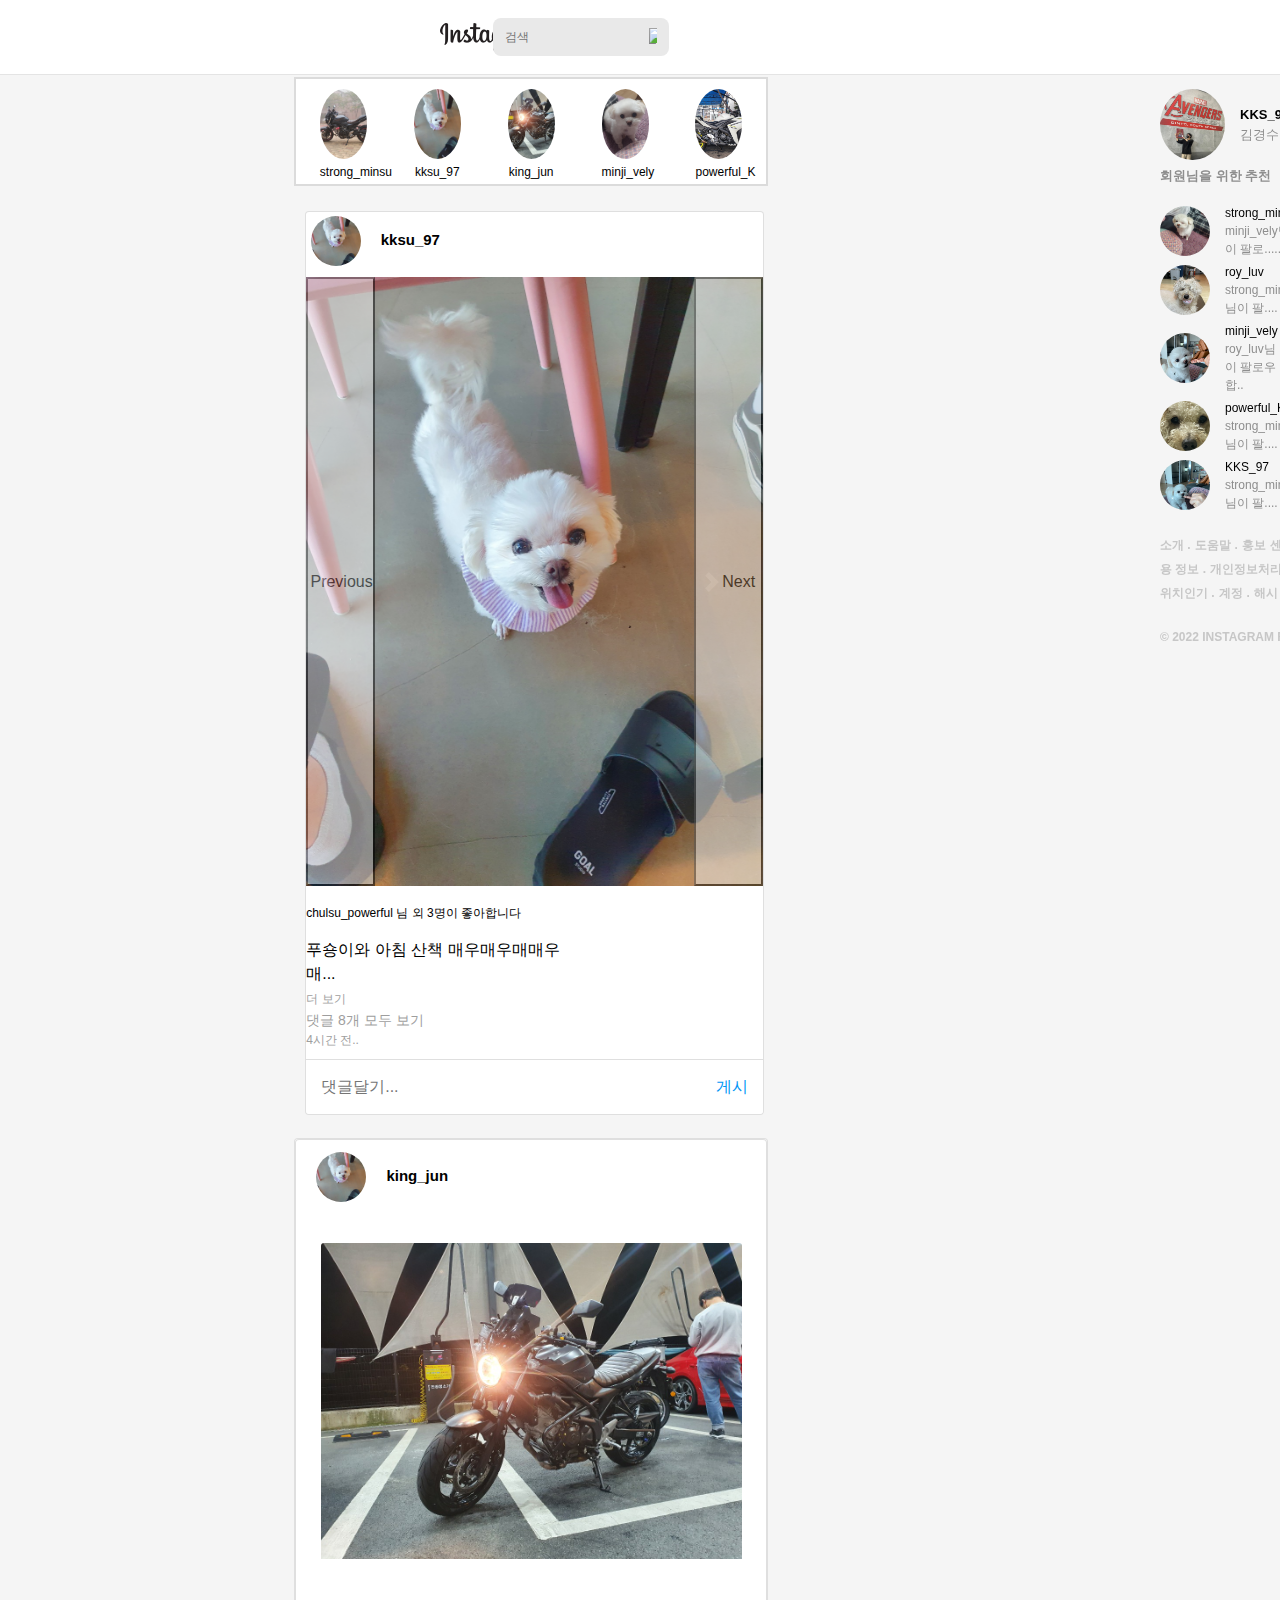
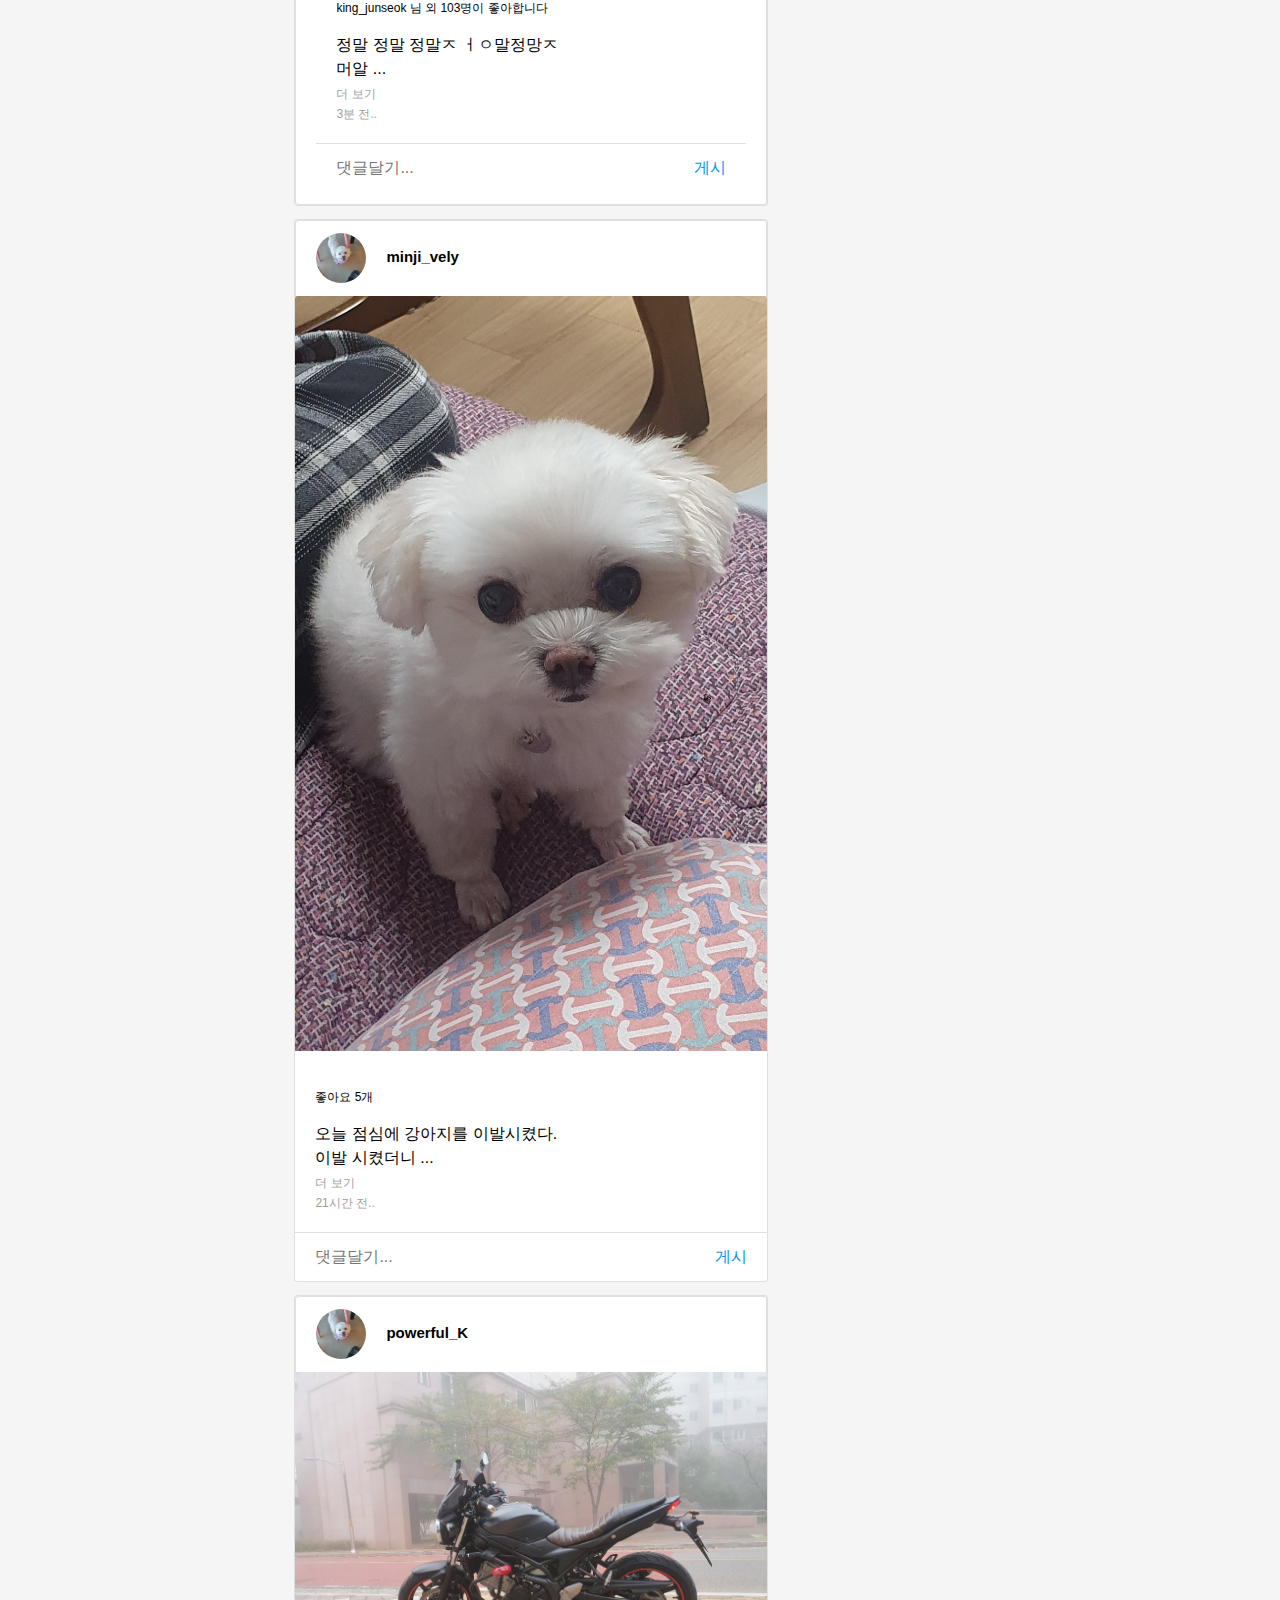
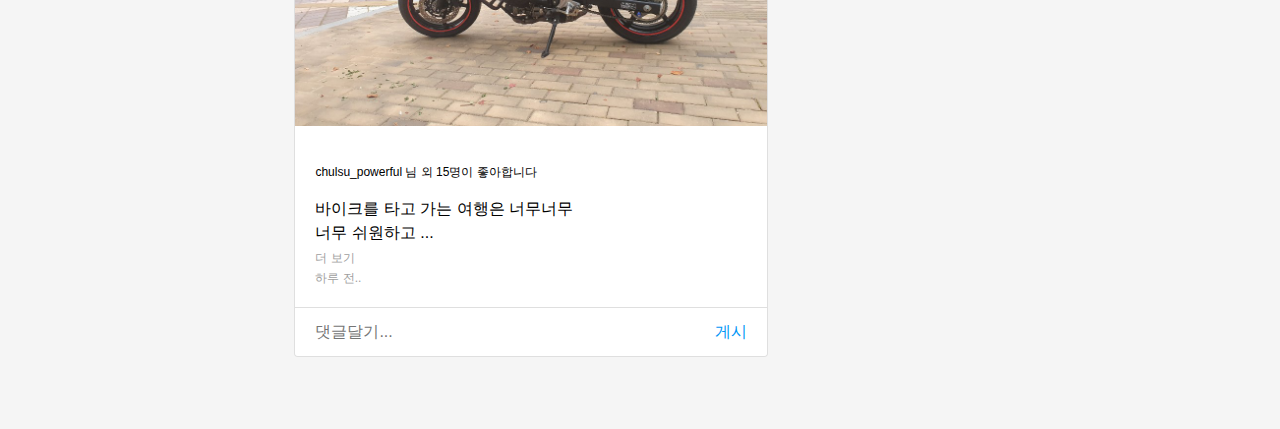
==== commit 958147f8: "code cleanup_v4" ====
--- a/template/index.html
+++ b/template/index.html
@@ -258,134 +258,8 @@
 <!--------------------------- feed 시작 --------------------------->
 <li class="list-group-item" style="background-color: transparent; border: none;">
     <div class="card" id="main-2">
+        
 <!----------------------   카드 윗부분(모달창(팝업)- 사진-이름) ----------------------------->
-        <div class="container">
-            <div class="modal-box">
-                <div class="modal-icon">
-                    <i class="fa-solid fa-ellipsis three-dot" id="modal-open1"></i>
-                </div>
-            </div>
-
-            <div class="popup-wrap" id="popup1">
-                <div class="popup">
-                    <div class="popup-body">
-                        <div class="body-content">
-                            <div class="body-contentbox">
-                                <div class="red">신고</div>
-                                <div class="red">팔로우 취소</div>
-                                <div>게시물로 이동</div>
-                                <div>공유 대상...</div>
-                                <div>링크 복사</div>
-                                <div>퍼가기</div>
-                                <div id="close1">취소</div>
-                            </div>
-                        </div>
-                    </div>
-                </div>
-            </div>
-
-            <div class="card_02">
-                <a href="#"></a>
-                <div class="card_img"></div>
-            </div>
-
-            <div class="card_03">
-                <p class="card_font">kksu_97</p>
-            </div>
-        </div>
-<!-----------------------------   카드 사진 !!!캐러셀 !!!   ----------------------------->
-        <div class="card-body" style="padding: 10px 0px;">
-            <div id="carouselExampleInterval" class="carousel slide" data-bs-ride="false">
-                <div class="carousel-inner">
-                    <div class="carousel-item active" data-bs-interval="false">
-                        <img src="../static/img/dog.jpg" class="d-block w-100" alt="...">
-                    </div>
-                    <div class="carousel-item" data-bs-interval="false">
-                        <img src="../static/img/5.jpg" class="d-block w-100" alt="...">
-                    </div>
-                    <div class="carousel-item">
-                        <img src="../static/img/3.jpg" class="d-block w-100" alt="...">
-                    </div>
-                </div>
-                <button class="carousel-control-prev" type="button" data-bs-target="#carouselExampleInterval"
-                        data-bs-slide="prev">
-                    <span class="carousel-control-prev-icon" aria-hidden="true"></span>
-                    <span class="visually-hidden">Previous</span>
-                </button>
-                <button class="carousel-control-next" type="button" data-bs-target="#carouselExampleInterval"
-                        data-bs-slide="next">
-                    <span class="carousel-control-next-icon" aria-hidden="true"></span>
-                    <span class="visually-hidden">Next</span>
-                </button>
-            </div>
-            <!--      캐러셀 밑의 아이콘들  -->
-            <div class="card-main">
-                <a href="#">
-              <span class="card-title">
-                <i class="fa-regular fa-heart fa-lg"></i>
-                <i class="fa-regular fa-comment-dots fa-lg"></i>
-                <i class="fa-regular fa-paper-plane fa-lg"></i>
-              </span>
-                </a>
-                <a href="#">
-              <span class="card-title2">
-                  <i class="fa-regular fa-bookmark fa-lg"></i>
-              </span>
-                </a>
-            </div>
-            <!--   카드 사진 좋아요한 사람들 -->
-            <p class="card-text font">chulsu_powerful 님 외 3명이 좋아합니다</p>
-            <!--   카드 작성자와 작성글, 더보기 -->
-            <div class="show">
-                <div class="show-2">
-                    푸숑이와 아침 산책 매우매우매매우매ㅜ매ㅜㅇ
-                    매우매우매우매우매ㅜ매ㅜㅇ 매우매우매우매우매ㅜ매ㅜㅇ
-                    매우매우매우매우매ㅜ매ㅜㅇ 매우매우매우매우매ㅜ매ㅜㅇ
-                    매우매우매우매우매ㅜ매ㅜㅇ 매움우행복합니다.
-                </div>
-            </div>
-            <!--    댓글과 작성시간   -->
-            <a href="#">
-                <div class="card-modal">
-                    댓글 8개 모두 보기
-                </div>
-            </a>
-            <a href="#">
-                <div class="more">
-                    4시간 전..
-                </div>
-            </a>
-        </div>
-<!-----------------------------    댓글 input + 게시   ----------------------------->
-        <ul class="list-group list-group-flush">
-            <li class="list-group-item" style="padding: 15px;">
-                <input style="border: none; width: 270px; outline: none;" type="text"
-                       placeholder="댓글달기...">
-                <button class="card-btn" onclick="save()">
-                    게시
-                </button>
-            </li>
-        </ul>
-    </div>
-</li>
-
-
-
-
-
-
-<div class="card" id="main-1">
-    <li class="list-group-item">
-        <a href="#">
-            <div class="card_02">
-                <div class="card_img"></div>
-            </div>
-            <div class="card_03">
-                <p class="card_font">king_jun</p>
-            </div>
-        </a>
-
-
         <div class="container">
             <div class="modal-box">
                 <div class="modal-icon">
@@ -410,57 +284,102 @@
                     </div>
                 </div>
             </div>
-            <img src="../static/img/bikee.jpg" class="card-img-top" alt="bike">
-        </div>
-
-        <div class="card-body">
-
-
+
+            <div class="card_02">
+                <a href="#"></a>
+                <div class="card_img"></div>
+            </div>
+
+            <div class="card_03">
+                <p class="card_font">kksu_97</p>
+            </div>
+        </div>
+<!-----------------------------   카드 사진 !!!캐러셀 !!!   ----------------------------->
+        <div class="card-body" style="padding: 5px 0 10px 0;">
+            <div id="carouselExampleInterval" class="carousel slide" data-bs-ride="false">
+                <div class="carousel-inner">
+                    <div class="carousel-item active" data-bs-interval="false">
+                        <img src="../static/img/dog.jpg" class="d-block w-100" alt="...">
+                    </div>
+                    <div class="carousel-item" data-bs-interval="false">
+                        <img src="../static/img/5.jpg" class="d-block w-100" alt="...">
+                    </div>
+                    <div class="carousel-item">
+                        <img src="../static/img/3.jpg" class="d-block w-100" alt="...">
+                    </div>
+                </div>
+                <button class="carousel-control-prev" type="button" data-bs-target="#carouselExampleInterval"
+                        data-bs-slide="prev">
+                    <span class="carousel-control-prev-icon" aria-hidden="true"></span>
+                    <span class="visually-hidden">Previous</span>
+                </button>
+                <button class="carousel-control-next" type="button" data-bs-target="#carouselExampleInterval"
+                        data-bs-slide="next">
+                    <span class="carousel-control-next-icon" aria-hidden="true"></span>
+                    <span class="visually-hidden">Next</span>
+                </button>
+            </div>
+            <!--      캐러셀 밑의 아이콘들  -->
             <div class="card-main">
                 <a href="#">
-        <span class="card-title">
-          <i class="fa-regular fa-heart fa-lg"></i>
-          <i class="fa-regular fa-comment-dots fa-lg"></i>
-          <i class="fa-regular fa-paper-plane fa-lg"></i>
-        </span>
+              <span class="card-title">
+                <i class="fa-regular fa-heart fa-lg"></i>
+                <i class="fa-regular fa-comment-dots fa-lg"></i>
+                <i class="fa-regular fa-paper-plane fa-lg"></i>
+              </span>
                 </a>
-                <span class="card-title2">
-        <a href="#"><i class="fa-regular fa-bookmark fa-lg"></i></a>
-      </span>
-
-            </div>
-            <p class="card-text font">king_junseok 님 외 103명이 좋아합니다</p>
+                <a href="#">
+              <span class="card-title2">
+                  <i class="fa-regular fa-bookmark fa-lg"></i>
+              </span>
+                </a>
+            </div>
+            <!--   카드 사진 좋아요한 사람들 -->
+            <p class="card-text font">chulsu_powerful 님 외 3명이 좋아합니다</p>
+            <!--   카드 작성자와 작성글, 더보기 -->
             <div class="show">
                 <div class="show-2">
-                    정말 정말 정말ㅈ ㅓㅇ말정망ㅈ머알 세차는 너무너무너무너무너무
-                    너무너뭐누머누머ㅜ무 신나요~
-                </div>
-            </div>
+                    푸숑이와 아침 산책 매우매우매매우매ㅜ매ㅜㅇ
+                    매우매우매우매우매ㅜ매ㅜㅇ 매우매우매우매우매ㅜ매ㅜㅇ
+                    매우매우매우매우매ㅜ매ㅜㅇ 매우매우매우매우매ㅜ매ㅜㅇ
+                    매우매우매우매우매ㅜ매ㅜㅇ 매움우행복합니다.
+                </div>
+            </div>
+            <!--    댓글과 작성시간   -->
             <a href="#">
-                <div class="more"> 3분 전..</div>
+                <div class="card-modal">
+                    댓글 8개 모두 보기
+                </div>
             </a>
-        </div>
+            <a href="#">
+                <div class="more">
+                    4시간 전..
+                </div>
+            </a>
+        </div>
+<!-----------------------------    댓글 input + 게시   ----------------------------->
         <ul class="list-group list-group-flush">
-            <li class="list-group-item">
-                <input style="border: none; background-color: transparent; width: 350px; outline: none;" type="text"
+            <li class="list-group-item" style="padding: 15px;">
+                <input style="border: none; width: 270px; outline: none;" type="text"
                        placeholder="댓글달기...">
-
                 <button class="card-btn" onclick="save()">
                     게시
                 </button>
             </li>
         </ul>
-</div>
-
-
-<div class="card" id="main-4">
+    </div>
+</li>
+
+
+<div class="card" id="main-1">
     <li class="list-group-item">
         <a href="#">
             <div class="card_02">
                 <div class="card_img"></div>
             </div>
             <div class="card_03">
-                <p class="card_font">minji_vely</p>
+                <p class="card_font">king_jun</p>
+            </div>
         </a>
 
 
@@ -488,6 +407,84 @@
                     </div>
                 </div>
             </div>
+            <img src="../static/img/bikee.jpg" class="card-img-top" alt="bike">
+        </div>
+
+        <div class="card-body">
+
+
+            <div class="card-main">
+                <a href="#">
+        <span class="card-title">
+          <i class="fa-regular fa-heart fa-lg"></i>
+          <i class="fa-regular fa-comment-dots fa-lg"></i>
+          <i class="fa-regular fa-paper-plane fa-lg"></i>
+        </span>
+                </a>
+                <span class="card-title2">
+        <a href="#"><i class="fa-regular fa-bookmark fa-lg"></i></a>
+      </span>
+
+            </div>
+            <p class="card-text font">king_junseok 님 외 103명이 좋아합니다</p>
+            <div class="show">
+                <div class="show-2">
+                    정말 정말 정말ㅈ ㅓㅇ말정망ㅈ머알 세차는 너무너무너무너무너무
+                    너무너뭐누머누머ㅜ무 신나요~
+                </div>
+            </div>
+            <a href="#">
+                <div class="more"> 3분 전..</div>
+            </a>
+        </div>
+        <ul class="list-group list-group-flush">
+            <li class="list-group-item">
+                <input style="border: none; background-color: transparent; width: 350px; outline: none;" type="text"
+                       placeholder="댓글달기...">
+
+                <button class="card-btn" onclick="save()">
+                    게시
+                </button>
+            </li>
+        </ul>
+</div>
+
+
+<div class="card" id="main-4">
+    <li class="list-group-item">
+        <a href="#">
+            <div class="card_02">
+                <div class="card_img"></div>
+            </div>
+            <div class="card_03">
+                <p class="card_font">minji_vely</p>
+        </a>
+
+
+        <div class="container">
+            <div class="modal-box">
+                <div class="modal-icon">
+                    <i class="fa-solid fa-ellipsis three-dot" id="modal-open"></i>
+                </div>
+            </div>
+
+            <div class="popup-wrap" id="popup">
+                <div class="popup">
+                    <div class="popup-body">
+                        <div class="body-content">
+                            <div class="body-contentbox">
+                                <div class="red">신고</div>
+                                <div class="red">팔로우 취소</div>
+                                <div>게시물로 이동</div>
+                                <div>공유 대상...</div>
+                                <div>링크 복사</div>
+                                <div>퍼가기</div>
+                                <div id="close">취소</div>
+                            </div>
+                        </div>
+                    </div>
+                </div>
+            </div>
         </div>
 
 
--- a/static/style.css
+++ b/static/style.css
@@ -296,6 +296,7 @@
 
 .card-main {
     display: flex;
+    padding: 1%;
     justify-content: space-between;
     align-items: center;
 }
@@ -316,7 +317,9 @@
 
 .container {
     width: 100%;
-    z-index: 1;
+    padding: 1%;
+    height: auto;
+    z-index: 2;
 }
 
 .modal-box {
@@ -330,9 +333,12 @@
     display: inline-block;
     width: 35px;
     height: 35px;
+    align-content: center;
+    padding-top: 2%;
 
     cursor: pointer;
 }
+
 
 .popup-wrap {
     background-color: rgba(0, 0, 0, .3);
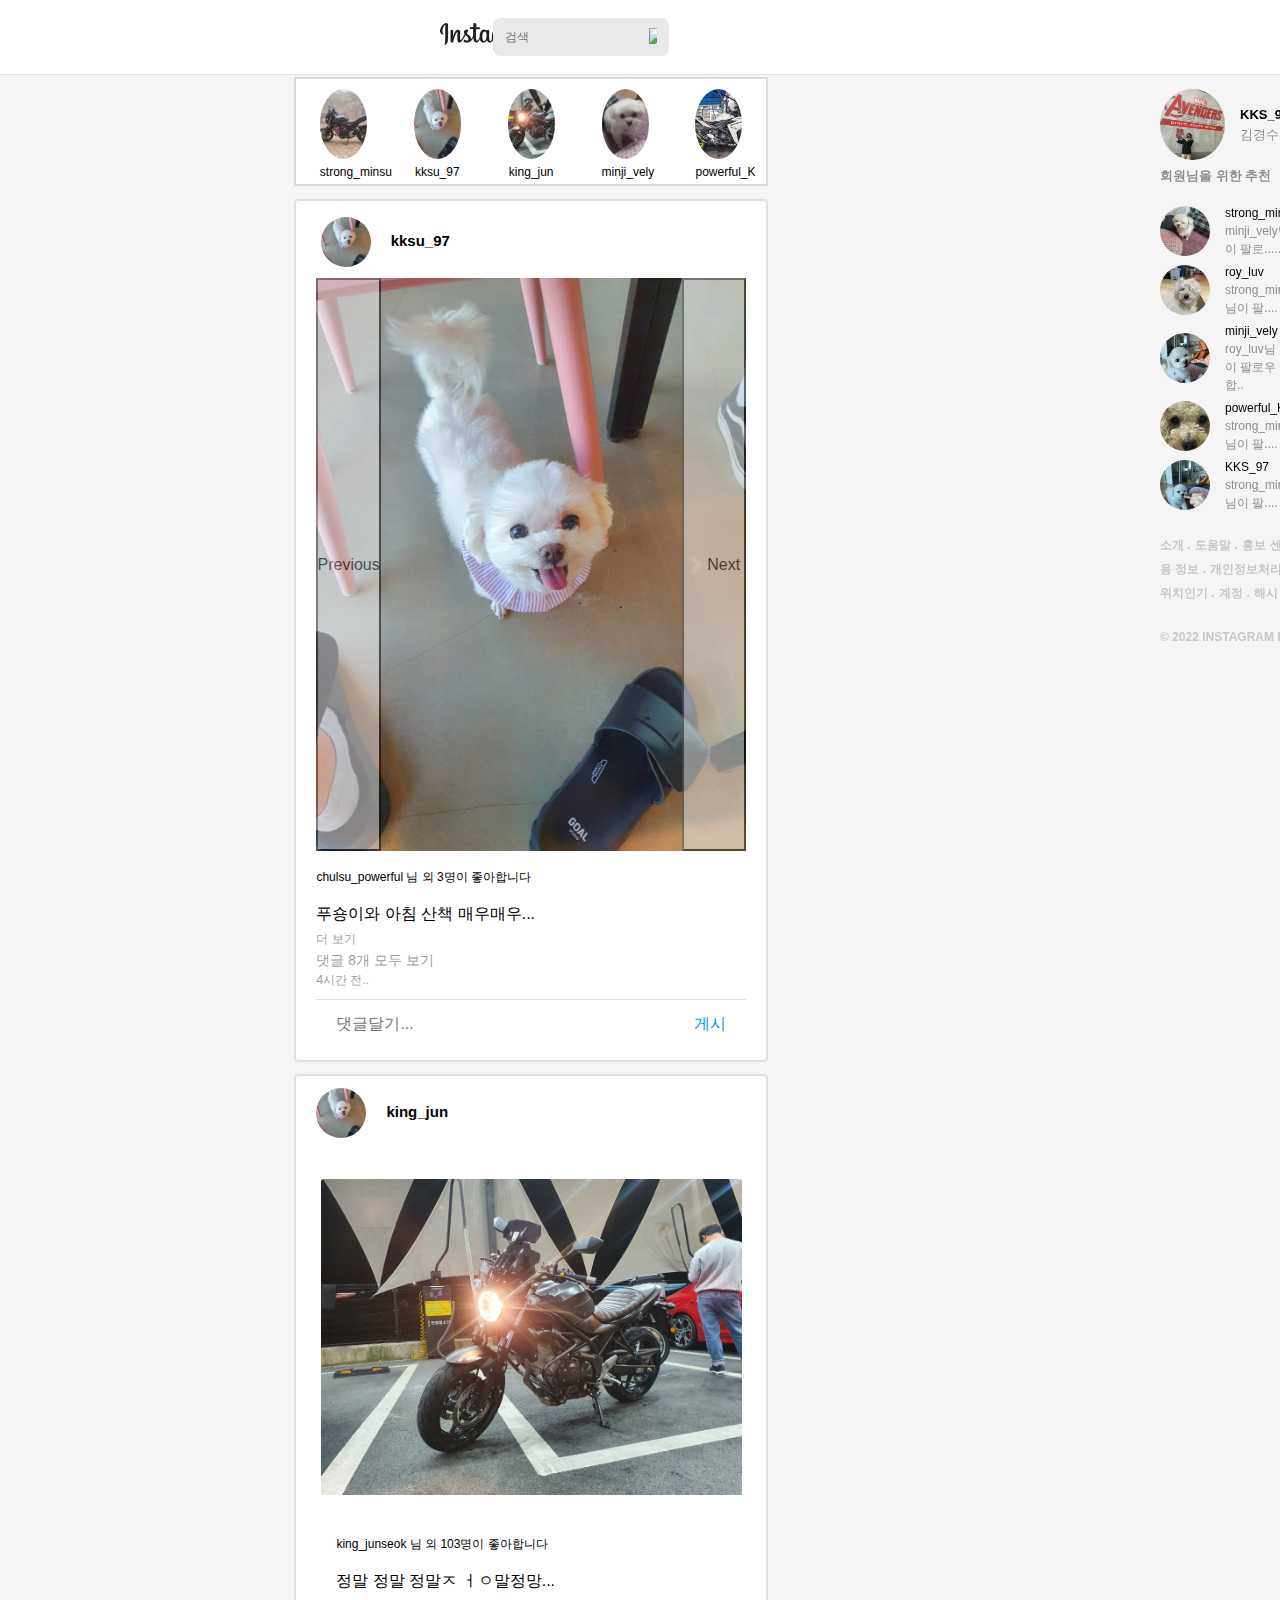
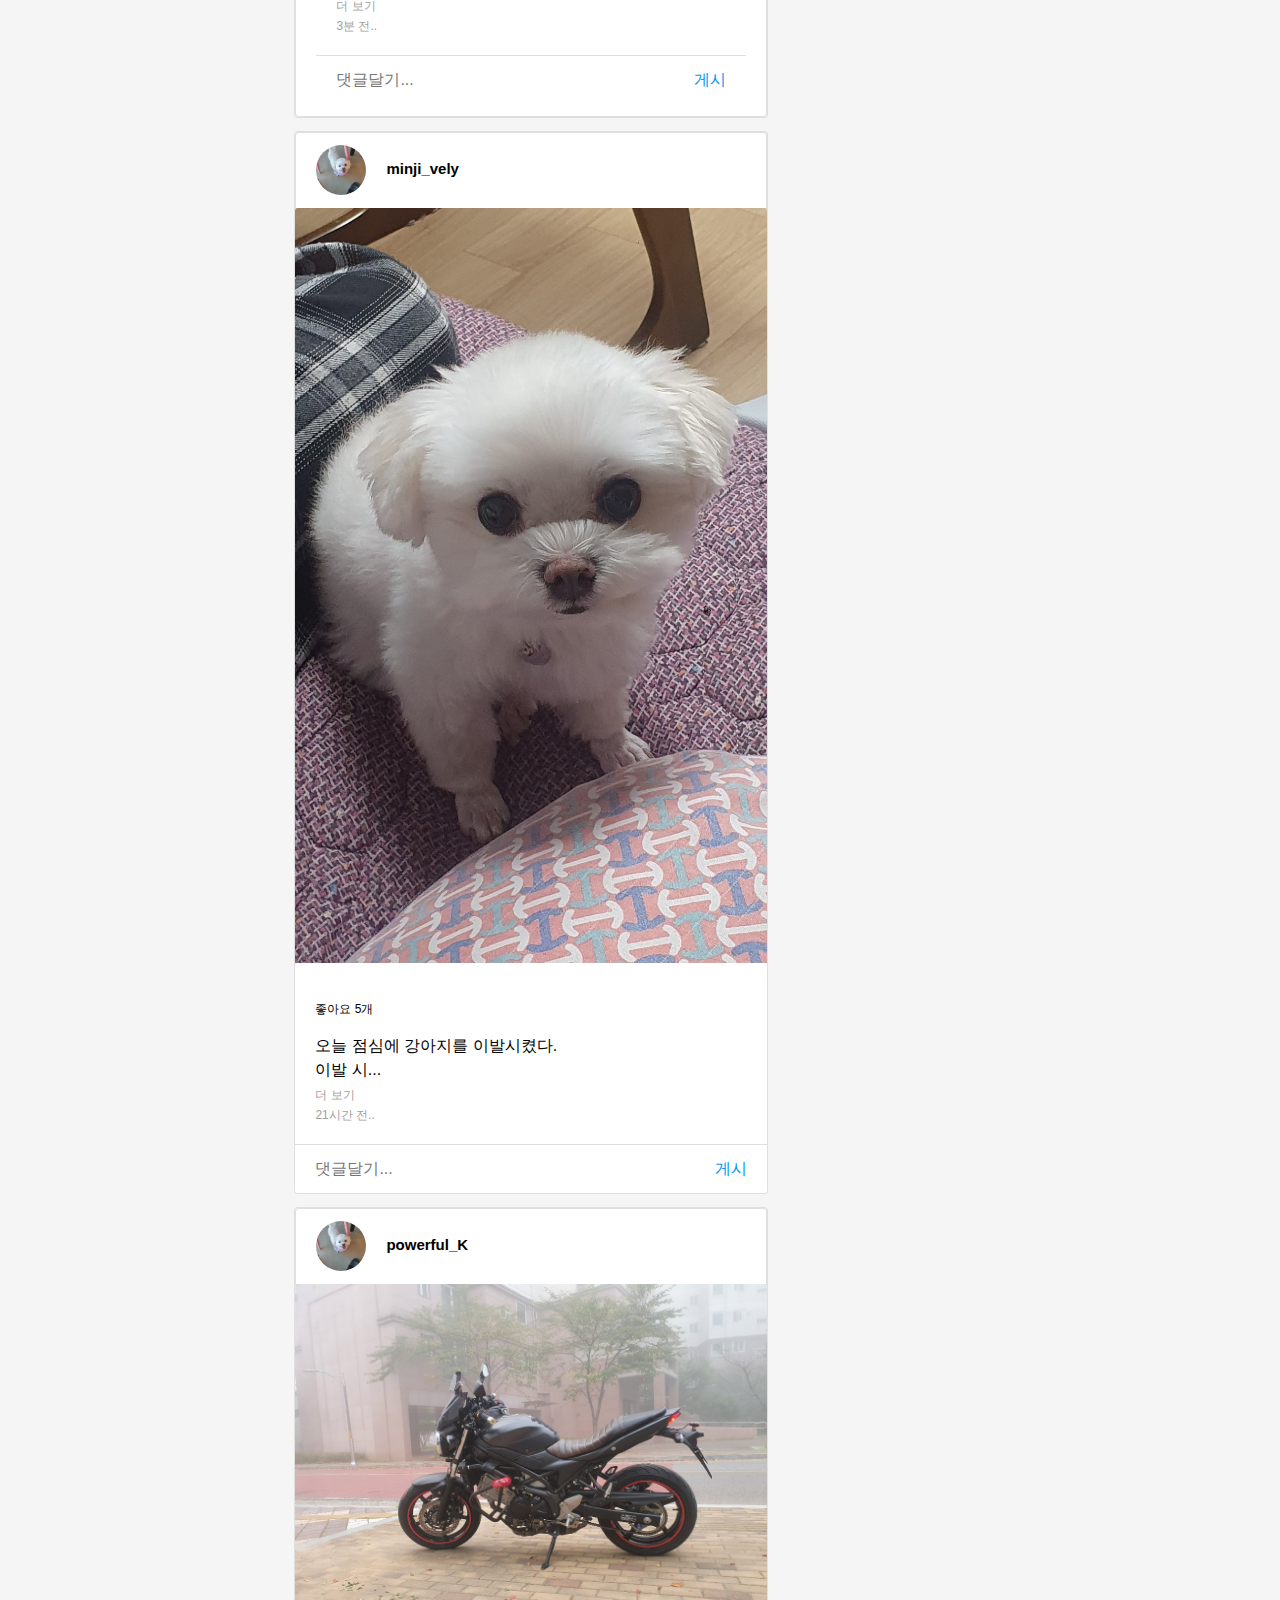
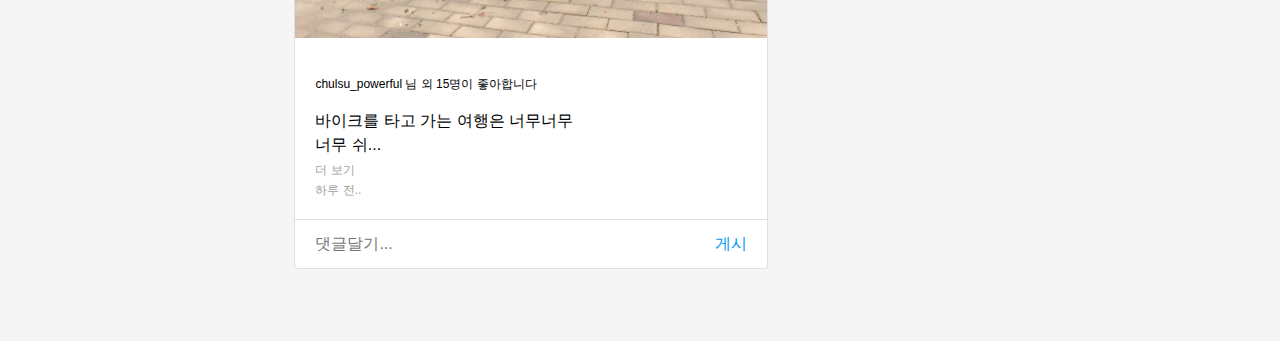
==== commit a32f48ac: "code cleanup_v5" ====
--- a/template/index.html
+++ b/template/index.html
@@ -15,21 +15,21 @@
 
     <!-- 부트스트랩 -->
     <link href="https://cdn.jsdelivr.net/npm/bootstrap@5.1.3/dist/css/bootstrap.min.css" rel="stylesheet"
-          integrity="sha384-1BmE4kWBq78iYhFldvKuhfTAU6auU8tT94WrHftjDbrCEXSU1oBoqyl2QvZ6jIW3" crossorigin="anonymous">
+        integrity="sha384-1BmE4kWBq78iYhFldvKuhfTAU6auU8tT94WrHftjDbrCEXSU1oBoqyl2QvZ6jIW3" crossorigin="anonymous">
 
     <link rel="stylesheet" href="https://stackpath.bootstrapcdn.com/bootstrap/4.3.1/css/bootstrap.min.css"
-          integrity="sha384-ggOyR0iXCbMQv3Xipma34MD+dH/1fQ784/j6cY/iJTQUOhcWr7x9JvoRxT2MZw1T" crossorigin="anonymous">
+        integrity="sha384-ggOyR0iXCbMQv3Xipma34MD+dH/1fQ784/j6cY/iJTQUOhcWr7x9JvoRxT2MZw1T" crossorigin="anonymous">
 
     <link href="https://cdn.jsdelivr.net/npm/bootstrap@5.0.2/dist/css/bootstrap.min.css" rel="stylesheet"
-          integrity="sha384-EVSTQN3/azprG1Anm3QDgpJLIm9Nao0Yz1ztcQTwFspd3yD65VohhpuuCOmLASjC" crossorigin="anonymous">
+        integrity="sha384-EVSTQN3/azprG1Anm3QDgpJLIm9Nao0Yz1ztcQTwFspd3yD65VohhpuuCOmLASjC" crossorigin="anonymous">
     <script src="https://cdn.jsdelivr.net/npm/bootstrap@5.0.2/dist/js/bootstrap.bundle.min.js"
-            integrity="sha384-MrcW6ZMFYlzcLA8Nl+NtUVF0sA7MsXsP1UyJoMp4YLEuNSfAP+JcXn/tWtIaxVXM"
-            crossorigin="anonymous"></script>
+        integrity="sha384-MrcW6ZMFYlzcLA8Nl+NtUVF0sA7MsXsP1UyJoMp4YLEuNSfAP+JcXn/tWtIaxVXM"
+        crossorigin="anonymous"></script>
     <!-- 구글폰트 -->
     <link rel="preconnect" href="https://fonts.googleapis.com">
     <link rel="preconnect" href="https://fonts.gstatic.com" crossorigin>
     <link href="https://fonts.googleapis.com/css2?family=Nanum+Brush+Script&family=Noto+Serif+KR:wght@300&display=swap"
-          rel="stylesheet">
+        rel="stylesheet">
 
     <title>Title</title>
 
@@ -39,582 +39,585 @@
 
 <body>
 
-<!----------------------- header 시작 ------------------------->
-<header>
-    <!----------- 로고 ------->
-    <div class="logo">
-        <a href="">
-            <img alt="Instagram" src="../static/img/insta1.png"
-                 srcset="/static/images/web/mobile_nav_type_logo-2x.png/1b47f9d0e595.png 2x">
-        </a>
-    </div>
-
-    <!---------- 검색창 ----------->
-    <div class="search">
-        <input type="text" placeholder="검색">
-        <img src="https://s3.ap-northeast-2.amazonaws.com/cdn.wecode.co.kr/icon/search.png">
-    </div>
-
-    <nav>
-        <ul class="icons">
-            <li><a href="#"><i class="fa-solid fa-house fa-xl"></i></a></li>
-            <li><a href="#"><i class="fa-regular fa-paper-plane fa-xl"></i></a></li>
-            <li><a href="#"><i class="fa-regular fa-square-plus fa-xl"></i></a></li>
-            <li><a href="#"><i class="fa-regular fa-compass fa-xl"></i></a></li>
-            <li><a href="#"><i class="fa-regular fa-heart fa-xl"></i></a></li>
-            <li><a href="#"><i class="fa-solid fa-circle-user fa-xl"></i></a></li>
-        </ul>
-    </nav>
-
-</header>
-
-<!-------------------- side 시작 ---------------------->
-<footer>
-    <div class="side">
-
-        <a href="#">
-            <img src="../static/img/kim.jpg" class="side-img">
-        </a>
-
-        <div class="side-name">
-            <a href="#"><span style="font-weight: bold">KKS_97</span></a>
-            <br>
-            <span>김경수</span>
-        </div>
-        <!-- 전환 버튼 -->
-        <div href="#" class="side-change">
-            <a href="#">전환</a>
-        </div>
-    </div>
-
-    <!---------------- side : 회원님을 위한 추천 ------------------->
-    <div class="side-2">
-        <span>회원님을 위한 추천</span>
-        <a href="#">모두 보기</a>
-    </div>
-
-    <div class="side-3">
-
-        <a href="#">
-            <img src="../static/img/1.jpg" class="side-smimg">
-        </a>
-
-
-        <div class="side-smname">
-            <a href=""> <span>strong_minsu</span> </a>
-            <br>
-            <span>minji_vely님이 팔로....... </span>
-        </div>
-
-        <div href="#" class="side-smchange">
-            <a href="#"> 팔로우 </a>
-        </div>
-    </div>
-
-    <div class="side-3">
-
-        <a href="#">
-            <img src="../static/img/2.jpg" class="side-smimg">
-        </a>
-
-
-        <div class="side-smname">
-            <a href=""> <span>roy_luv</span></a>
-            <br>
-            <span>strong_minsu님이 팔.... </span>
-        </div>
-
-
-        <div href="#" class="side-smchange">
-            <a href="#"> 팔로우 </a>
-        </div>
-    </div>
-
-    <div class="side-3">
-
-        <a href="#">
-            <img src="../static/img/3.jpg" class="side-smimg">
-        </a>
-
-
-        <div class="side-smname">
-            <a href=""> <span>minji_vely</span></a>
-            <br>
-            <span>roy_luv님이 팔로우 합.. </span>
-        </div>
-
-
-        <div href="#" class="side-smchange">
-            <a href="#"> 팔로우 </a>
-        </div>
-    </div>
-
-    <div class="side-3">
-
-        <a href="#">
-            <img src="../static/img/4.jpg" class="side-smimg">
-        </a>
-
-
-        <div class="side-smname">
-            <a href=""> <span>powerful_K</span></a>
-            <br>
-            <span>strong_minsu님이 팔.... </span>
-        </div>
-
-
-        <div href="#" class="side-smchange">
-            <a href="#"> 팔로우 </a>
-        </div>
-    </div>
-
-    <div class="side-3">
-
-        <a href="#">
-            <img src="../static/img/5.jpg" class="side-smimg">
-        </a>
-
-
-        <div class="side-smname">
-            <a href=""> <span>KKS_97</span></a>
-            <br>
-            <span>strong_minsu님이 팔.... </span>
-        </div>
-
-
-        <div href="#" class="side-smchange">
-            <a href="#"> 팔로우 </a>
-        </div>
-    </div>
-
-    <!--------- side : footer ------------->
-    <div class="side-4">
-        <a href="#">소개 .</a>
-
-        <a href="#">도움말 .</a>
-
-        <a href="#">홍보 센터 .</a>
-
-        <a href="#">API .</a>
-
-        <a href="#">채용 정보 .</a>
-
-        <a href="#">개인정보처리방침 .</a>
-
-        <a href="#">약관위치인기 .</a>
-
-        <a href="#">계정 .</a>
-
-        <a href="#">해시 태그 .</a>
-
-        <a href="#">언어</a>
-    </div>
-    <br>
-    <div class="side-5">
-        © 2022 INSTAGRAM FROM META
-    </div>
-</footer>
-
-
-<!----------------------- story 시작 ------------------------->
-<div class="story_01">
-
-    <div class="story_02">
-        <a href="main-1">
-            <img src="../static/img/bike.jpg" alt="" class="story_img">
-            <span class="font">strong_minsu</span>
-        </a>
-    </div>
-
-    <div class="story_02">
-        <a href="#main-2">
-            <img src="../static/img/dog.jpg" alt="" class="story_img">
-            <span class="font">kksu_97</span>
-        </a>
-    </div>
-
-    <div class="story_02">
-        <a href="#main-3">
-            <img src="../static/img/bikee.jpg" alt="" class="story_img">
-            <span class="font">king_jun</span>
-        </a>
-    </div>
-
-    <div class="story_02">
-        <a href="#main-4">
-            <img src="../static/img/dogg.jpg" alt="" class="story_img">
-            <span class="font">minji_vely</span>
-        </a>
-    </div>
-
-    <div class="story_02">
-        <a href="main-5">
-            <img src="../static/img/bikeee.jpg" alt="" class="story_img">
-            <span class="font">powerful_K</span>
-        </a>
-    </div>
-</div>
-
-<!--------------------------- feed 시작 --------------------------->
-<li class="list-group-item" style="background-color: transparent; border: none;">
+    <!----------------------- header 시작 ------------------------->
+    <header>
+        <!----------- 로고 ------->
+        <div class="logo">
+            <a href="">
+                <img alt="Instagram" src="../static/img/insta1.png"
+                    srcset="/static/images/web/mobile_nav_type_logo-2x.png/1b47f9d0e595.png 2x">
+            </a>
+        </div>
+
+        <!---------- 검색창 ----------->
+        <div class="search">
+            <input type="text" placeholder="검색">
+            <img src="https://s3.ap-northeast-2.amazonaws.com/cdn.wecode.co.kr/icon/search.png">
+        </div>
+
+        <nav>
+            <ul class="icons">
+                <li><a href="#"><i class="fa-solid fa-house fa-xl"></i></a></li>
+                <li><a href="#"><i class="fa-regular fa-paper-plane fa-xl"></i></a></li>
+                <li><a href="#"><i class="fa-regular fa-square-plus fa-xl"></i></a></li>
+                <li><a href="#"><i class="fa-regular fa-compass fa-xl"></i></a></li>
+                <li><a href="#"><i class="fa-regular fa-heart fa-xl"></i></a></li>
+                <li><a href="#"><i class="fa-solid fa-circle-user fa-xl"></i></a></li>
+            </ul>
+        </nav>
+
+    </header>
+
+    <!-------------------- side 시작 ---------------------->
+    <footer>
+        <div class="side">
+
+            <a href="#">
+                <img src="../static/img/kim.jpg" class="side-img">
+            </a>
+
+            <div class="side-name">
+                <a href="#"><span style="font-weight: bold">KKS_97</span></a>
+                <br>
+                <span>김경수</span>
+            </div>
+            <!-- 전환 버튼 -->
+            <div href="#" class="side-change">
+                <a href="#">전환</a>
+            </div>
+        </div>
+
+        <!---------------- side : 회원님을 위한 추천 ------------------->
+        <div class="side-2">
+            <span>회원님을 위한 추천</span>
+            <a href="#">모두 보기</a>
+        </div>
+
+        <div class="side-3">
+
+            <a href="#">
+                <img src="../static/img/1.jpg" class="side-smimg">
+            </a>
+
+
+            <div class="side-smname">
+                <a href=""> <span>strong_minsu</span> </a>
+                <br>
+                <span>minji_vely님이 팔로....... </span>
+            </div>
+
+            <div href="#" class="side-smchange">
+                <a href="#"> 팔로우 </a>
+            </div>
+        </div>
+
+        <div class="side-3">
+
+            <a href="#">
+                <img src="../static/img/2.jpg" class="side-smimg">
+            </a>
+
+
+            <div class="side-smname">
+                <a href=""> <span>roy_luv</span></a>
+                <br>
+                <span>strong_minsu님이 팔.... </span>
+            </div>
+
+
+            <div href="#" class="side-smchange">
+                <a href="#"> 팔로우 </a>
+            </div>
+        </div>
+
+        <div class="side-3">
+
+            <a href="#">
+                <img src="../static/img/3.jpg" class="side-smimg">
+            </a>
+
+
+            <div class="side-smname">
+                <a href=""> <span>minji_vely</span></a>
+                <br>
+                <span>roy_luv님이 팔로우 합.. </span>
+            </div>
+
+
+            <div href="#" class="side-smchange">
+                <a href="#"> 팔로우 </a>
+            </div>
+        </div>
+
+        <div class="side-3">
+
+            <a href="#">
+                <img src="../static/img/4.jpg" class="side-smimg">
+            </a>
+
+
+            <div class="side-smname">
+                <a href=""> <span>powerful_K</span></a>
+                <br>
+                <span>strong_minsu님이 팔.... </span>
+            </div>
+
+
+            <div href="#" class="side-smchange">
+                <a href="#"> 팔로우 </a>
+            </div>
+        </div>
+
+        <div class="side-3">
+
+            <a href="#">
+                <img src="../static/img/5.jpg" class="side-smimg">
+            </a>
+
+
+            <div class="side-smname">
+                <a href=""> <span>KKS_97</span></a>
+                <br>
+                <span>strong_minsu님이 팔.... </span>
+            </div>
+
+
+            <div href="#" class="side-smchange">
+                <a href="#"> 팔로우 </a>
+            </div>
+        </div>
+
+        <!--------- side : footer ------------->
+        <div class="side-4">
+            <a href="#">소개 .</a>
+
+            <a href="#">도움말 .</a>
+
+            <a href="#">홍보 센터 .</a>
+
+            <a href="#">API .</a>
+
+            <a href="#">채용 정보 .</a>
+
+            <a href="#">개인정보처리방침 .</a>
+
+            <a href="#">약관위치인기 .</a>
+
+            <a href="#">계정 .</a>
+
+            <a href="#">해시 태그 .</a>
+
+            <a href="#">언어</a>
+        </div>
+        <br>
+        <div class="side-5">
+            © 2022 INSTAGRAM FROM META
+        </div>
+    </footer>
+
+
+    <!----------------------- story 시작 ------------------------->
+    <div class="story_01">
+
+        <div class="story_02">
+            <a href="main-1">
+                <img src="../static/img/bike.jpg" alt="" class="story_img">
+                <span class="font">strong_minsu</span>
+            </a>
+        </div>
+
+        <div class="story_02">
+            <a href="#main-2">
+                <img src="../static/img/dog.jpg" alt="" class="story_img">
+                <span class="font">kksu_97</span>
+            </a>
+        </div>
+
+        <div class="story_02">
+            <a href="#main-3">
+                <img src="../static/img/bikee.jpg" alt="" class="story_img">
+                <span class="font">king_jun</span>
+            </a>
+        </div>
+
+        <div class="story_02">
+            <a href="#main-4">
+                <img src="../static/img/dogg.jpg" alt="" class="story_img">
+                <span class="font">minji_vely</span>
+            </a>
+        </div>
+
+        <div class="story_02">
+            <a href="main-5">
+                <img src="../static/img/bikeee.jpg" alt="" class="story_img">
+                <span class="font">powerful_K</span>
+            </a>
+        </div>
+    </div>
+
+    <!--------------------------- feed 시작 --------------------------->
+
     <div class="card" id="main-2">
-        
-<!----------------------   카드 윗부분(모달창(팝업)- 사진-이름) ----------------------------->
-        <div class="container">
-            <div class="modal-box">
-                <div class="modal-icon">
-                    <i class="fa-solid fa-ellipsis three-dot" id="modal-open"></i>
-                </div>
-            </div>
-
-            <div class="popup-wrap" id="popup">
-                <div class="popup">
-                    <div class="popup-body">
-                        <div class="body-content">
-                            <div class="body-contentbox">
-                                <div class="red">신고</div>
-                                <div class="red">팔로우 취소</div>
-                                <div>게시물로 이동</div>
-                                <div>공유 대상...</div>
-                                <div>링크 복사</div>
-                                <div>퍼가기</div>
-                                <div id="close">취소</div>
+        <li class="list-group-item">
+
+            <!----------------------   카드 윗부분(모달창(팝업)- 사진-이름) ----------------------------->
+            <div class="container">
+                <div class="modal-box">
+                    <div class="modal-icon">
+                        <i class="fa-solid fa-ellipsis three-dot" id="modal-open"></i>
+                    </div>
+                </div>
+
+                <div class="popup-wrap" id="popup">
+                    <div class="popup">
+                        <div class="popup-body">
+                            <div class="body-content">
+                                <div class="body-contentbox">
+                                    <div class="red">신고</div>
+                                    <div class="red">팔로우 취소</div>
+                                    <div>게시물로 이동</div>
+                                    <div>공유 대상...</div>
+                                    <div>링크 복사</div>
+                                    <div>퍼가기</div>
+                                    <div id="close">취소</div>
+                                </div>
                             </div>
                         </div>
                     </div>
                 </div>
-            </div>
-
-            <div class="card_02">
-                <a href="#"></a>
-                <div class="card_img"></div>
-            </div>
-
-            <div class="card_03">
-                <p class="card_font">kksu_97</p>
-            </div>
-        </div>
-<!-----------------------------   카드 사진 !!!캐러셀 !!!   ----------------------------->
-        <div class="card-body" style="padding: 5px 0 10px 0;">
-            <div id="carouselExampleInterval" class="carousel slide" data-bs-ride="false">
-                <div class="carousel-inner">
-                    <div class="carousel-item active" data-bs-interval="false">
-                        <img src="../static/img/dog.jpg" class="d-block w-100" alt="...">
-                    </div>
-                    <div class="carousel-item" data-bs-interval="false">
-                        <img src="../static/img/5.jpg" class="d-block w-100" alt="...">
-                    </div>
-                    <div class="carousel-item">
-                        <img src="../static/img/3.jpg" class="d-block w-100" alt="...">
-                    </div>
-                </div>
-                <button class="carousel-control-prev" type="button" data-bs-target="#carouselExampleInterval"
+
+                <div class="card_02">
+                    <a href="#"></a>
+                    <div class="card_img"></div>
+                </div>
+
+                <div class="card_03">
+                    <p class="card_font">kksu_97</p>
+                </div>
+            </div>
+            <!-----------------------------   카드 사진 !!!캐러셀 !!!   ----------------------------->
+            <div class="card-body" style="padding: 5px 0 10px 0;">
+                <div id="carouselExampleInterval" class="carousel slide" data-bs-ride="false">
+                    <div class="carousel-inner">
+                        <div class="carousel-item active" data-bs-interval="false">
+                            <img src="../static/img/dog.jpg" class="d-block w-100" alt="...">
+                        </div>
+                        <div class="carousel-item" data-bs-interval="false">
+                            <img src="../static/img/5.jpg" class="d-block w-100" alt="...">
+                        </div>
+                        <div class="carousel-item">
+                            <img src="../static/img/3.jpg" class="d-block w-100" alt="...">
+                        </div>
+                    </div>
+                    <button class="carousel-control-prev" type="button" data-bs-target="#carouselExampleInterval"
                         data-bs-slide="prev">
-                    <span class="carousel-control-prev-icon" aria-hidden="true"></span>
-                    <span class="visually-hidden">Previous</span>
-                </button>
-                <button class="carousel-control-next" type="button" data-bs-target="#carouselExampleInterval"
+                        <span class="carousel-control-prev-icon" aria-hidden="true"></span>
+                        <span class="visually-hidden">Previous</span>
+                    </button>
+                    <button class="carousel-control-next" type="button" data-bs-target="#carouselExampleInterval"
                         data-bs-slide="next">
-                    <span class="carousel-control-next-icon" aria-hidden="true"></span>
-                    <span class="visually-hidden">Next</span>
-                </button>
-            </div>
-            <!--      캐러셀 밑의 아이콘들  -->
-            <div class="card-main">
+                        <span class="carousel-control-next-icon" aria-hidden="true"></span>
+                        <span class="visually-hidden">Next</span>
+                    </button>
+                </div>
+                <!--      캐러셀 밑의 아이콘들  -->
+                <div class="card-main">
+                    <a href="#">
+                        <span class="card-title">
+                            <i class="fa-regular fa-heart fa-lg"></i>
+                            <i class="fa-regular fa-comment-dots fa-lg"></i>
+                            <i class="fa-regular fa-paper-plane fa-lg"></i>
+                        </span>
+                    </a>
+                    <a href="#">
+                        <span class="card-title2">
+                            <i class="fa-regular fa-bookmark fa-lg"></i>
+                        </span>
+                    </a>
+                </div>
+                <!--   카드 사진 좋아요한 사람들 -->
+                <p class="card-text font">chulsu_powerful 님 외 3명이 좋아합니다</p>
+                <!--   카드 작성자와 작성글, 더보기 -->
+                <div class="show">
+                    <div class="show-2">
+                        푸숑이와 아침 산책 매우매우매매우매ㅜ매ㅜㅇ
+                        매우매우매우매우매ㅜ매ㅜㅇ 매우매우매우매우매ㅜ매ㅜㅇ
+                        매우매우매우매우매ㅜ매ㅜㅇ 매우매우매우매우매ㅜ매ㅜㅇ
+                        매우매우매우매우매ㅜ매ㅜㅇ 매움우행복합니다.
+                    </div>
+                </div>
+                <!--    댓글과 작성시간   -->
                 <a href="#">
-              <span class="card-title">
-                <i class="fa-regular fa-heart fa-lg"></i>
-                <i class="fa-regular fa-comment-dots fa-lg"></i>
-                <i class="fa-regular fa-paper-plane fa-lg"></i>
-              </span>
+                    <div class="card-modal">
+                        댓글 8개 모두 보기
+                    </div>
                 </a>
                 <a href="#">
-              <span class="card-title2">
-                  <i class="fa-regular fa-bookmark fa-lg"></i>
-              </span>
+                    <div class="more">
+                        4시간 전..
+                    </div>
                 </a>
             </div>
-            <!--   카드 사진 좋아요한 사람들 -->
-            <p class="card-text font">chulsu_powerful 님 외 3명이 좋아합니다</p>
-            <!--   카드 작성자와 작성글, 더보기 -->
-            <div class="show">
-                <div class="show-2">
-                    푸숑이와 아침 산책 매우매우매매우매ㅜ매ㅜㅇ
-                    매우매우매우매우매ㅜ매ㅜㅇ 매우매우매우매우매ㅜ매ㅜㅇ
-                    매우매우매우매우매ㅜ매ㅜㅇ 매우매우매우매우매ㅜ매ㅜㅇ
-                    매우매우매우매우매ㅜ매ㅜㅇ 매움우행복합니다.
-                </div>
-            </div>
-            <!--    댓글과 작성시간   -->
-            <a href="#">
-                <div class="card-modal">
-                    댓글 8개 모두 보기
-                </div>
-            </a>
-            <a href="#">
-                <div class="more">
-                    4시간 전..
-                </div>
-            </a>
-        </div>
-<!-----------------------------    댓글 input + 게시   ----------------------------->
-        <ul class="list-group list-group-flush">
-            <li class="list-group-item" style="padding: 15px;">
-                <input style="border: none; width: 270px; outline: none;" type="text"
-                       placeholder="댓글달기...">
-                <button class="card-btn" onclick="save()">
-                    게시
-                </button>
-            </li>
-        </ul>
-    </div>
-</li>
-
-
-<div class="card" id="main-1">
-    <li class="list-group-item">
-        <a href="#">
-            <div class="card_02">
-                <div class="card_img"></div>
-            </div>
-            <div class="card_03">
-                <p class="card_font">king_jun</p>
-            </div>
-        </a>
-
-
-        <div class="container">
-            <div class="modal-box">
-                <div class="modal-icon">
-                    <i class="fa-solid fa-ellipsis three-dot" id="modal-open"></i>
-                </div>
-            </div>
-
-            <div class="popup-wrap" id="popup">
-                <div class="popup">
-                    <div class="popup-body">
-                        <div class="body-content">
-                            <div class="body-contentbox">
-                                <div class="red">신고</div>
-                                <div class="red">팔로우 취소</div>
-                                <div>게시물로 이동</div>
-                                <div>공유 대상...</div>
-                                <div>링크 복사</div>
-                                <div>퍼가기</div>
-                                <div id="close">취소</div>
+            <!-----------------------------    댓글 input + 게시   ----------------------------->
+            <ul class="list-group list-group-flush" style="border-top: 1px red;">
+                <li class="list-group-item">
+                    <input style="border: none; background-color: transparent; width: 350px; outline: none;" type="text"
+                        placeholder="댓글달기...">
+                    <button class="card-btn" onclick="save()">
+                        게시
+                    </button>
+                </li>
+            </ul>
+    </div>
+    </li>
+
+
+
+
+    <div class="card" id="main-1">
+        <li class="list-group-item">
+            <a href="#">
+                <div class="card_02">
+                    <div class="card_img"></div>
+                </div>
+                <div class="card_03">
+                    <p class="card_font">king_jun</p>
+                </div>
+            </a>
+
+
+            <div class="container">
+                <div class="modal-box">
+                    <div class="modal-icon">
+                        <i class="fa-solid fa-ellipsis three-dot" id="modal-open"></i>
+                    </div>
+                </div>
+
+                <div class="popup-wrap" id="popup">
+                    <div class="popup">
+                        <div class="popup-body">
+                            <div class="body-content">
+                                <div class="body-contentbox">
+                                    <div class="red">신고</div>
+                                    <div class="red">팔로우 취소</div>
+                                    <div>게시물로 이동</div>
+                                    <div>공유 대상...</div>
+                                    <div>링크 복사</div>
+                                    <div>퍼가기</div>
+                                    <div id="close">취소</div>
+                                </div>
                             </div>
                         </div>
                     </div>
                 </div>
-            </div>
-            <img src="../static/img/bikee.jpg" class="card-img-top" alt="bike">
-        </div>
-
-        <div class="card-body">
-
-
-            <div class="card-main">
+                <img src="../static/img/bikee.jpg" class="card-img-top" alt="bike">
+            </div>
+
+            <div class="card-body">
+
+
+                <div class="card-main">
+                    <a href="#">
+                        <span class="card-title">
+                            <i class="fa-regular fa-heart fa-lg"></i>
+                            <i class="fa-regular fa-comment-dots fa-lg"></i>
+                            <i class="fa-regular fa-paper-plane fa-lg"></i>
+                        </span>
+                    </a>
+                    <span class="card-title2">
+                        <a href="#"><i class="fa-regular fa-bookmark fa-lg"></i></a>
+                    </span>
+
+                </div>
+                <p class="card-text font">king_junseok 님 외 103명이 좋아합니다</p>
+                <div class="show">
+                    <div class="show-2">
+                        정말 정말 정말ㅈ ㅓㅇ말정망ㅈ머알 세차는 너무너무너무너무너무
+                        너무너뭐누머누머ㅜ무 신나요~
+                    </div>
+                </div>
                 <a href="#">
-        <span class="card-title">
-          <i class="fa-regular fa-heart fa-lg"></i>
-          <i class="fa-regular fa-comment-dots fa-lg"></i>
-          <i class="fa-regular fa-paper-plane fa-lg"></i>
-        </span>
+                    <div class="more"> 3분 전..</div>
                 </a>
-                <span class="card-title2">
-        <a href="#"><i class="fa-regular fa-bookmark fa-lg"></i></a>
-      </span>
-
-            </div>
-            <p class="card-text font">king_junseok 님 외 103명이 좋아합니다</p>
-            <div class="show">
-                <div class="show-2">
-                    정말 정말 정말ㅈ ㅓㅇ말정망ㅈ머알 세차는 너무너무너무너무너무
-                    너무너뭐누머누머ㅜ무 신나요~
-                </div>
-            </div>
-            <a href="#">
-                <div class="more"> 3분 전..</div>
-            </a>
-        </div>
-        <ul class="list-group list-group-flush">
-            <li class="list-group-item">
-                <input style="border: none; background-color: transparent; width: 350px; outline: none;" type="text"
-                       placeholder="댓글달기...">
-
-                <button class="card-btn" onclick="save()">
-                    게시
-                </button>
-            </li>
-        </ul>
-</div>
-
-
-<div class="card" id="main-4">
-    <li class="list-group-item">
-        <a href="#">
-            <div class="card_02">
-                <div class="card_img"></div>
-            </div>
-            <div class="card_03">
-                <p class="card_font">minji_vely</p>
-        </a>
-
-
-        <div class="container">
-            <div class="modal-box">
-                <div class="modal-icon">
-                    <i class="fa-solid fa-ellipsis three-dot" id="modal-open"></i>
-                </div>
-            </div>
-
-            <div class="popup-wrap" id="popup">
-                <div class="popup">
-                    <div class="popup-body">
-                        <div class="body-content">
-                            <div class="body-contentbox">
-                                <div class="red">신고</div>
-                                <div class="red">팔로우 취소</div>
-                                <div>게시물로 이동</div>
-                                <div>공유 대상...</div>
-                                <div>링크 복사</div>
-                                <div>퍼가기</div>
-                                <div id="close">취소</div>
+            </div>
+            <ul class="list-group list-group-flush">
+                <li class="list-group-item">
+                    <input style="border: none; background-color: transparent; width: 350px; outline: none;" type="text"
+                        placeholder="댓글달기...">
+
+                    <button class="card-btn" onclick="save()">
+                        게시
+                    </button>
+                </li>
+            </ul>
+    </div>
+
+
+    <div class="card" id="main-4">
+        <li class="list-group-item">
+            <a href="#">
+                <div class="card_02">
+                    <div class="card_img"></div>
+                </div>
+                <div class="card_03">
+                    <p class="card_font">minji_vely</p>
+            </a>
+
+
+            <div class="container">
+                <div class="modal-box">
+                    <div class="modal-icon">
+                        <i class="fa-solid fa-ellipsis three-dot" id="modal-open"></i>
+                    </div>
+                </div>
+
+                <div class="popup-wrap" id="popup">
+                    <div class="popup">
+                        <div class="popup-body">
+                            <div class="body-content">
+                                <div class="body-contentbox">
+                                    <div class="red">신고</div>
+                                    <div class="red">팔로우 취소</div>
+                                    <div>게시물로 이동</div>
+                                    <div>공유 대상...</div>
+                                    <div>링크 복사</div>
+                                    <div>퍼가기</div>
+                                    <div id="close">취소</div>
+                                </div>
                             </div>
                         </div>
                     </div>
                 </div>
             </div>
-        </div>
-
-
-</div>
-</li>
-
-<img src="../static/img/dogg.jpg" class="card-img-top" alt="">
-
-<div class="card-body">
-    <div class="card-main">
-        <a href="">
-        <span class="card-title">
-          <i class="fa-regular fa-heart fa-lg"></i>
-          <i class="fa-regular fa-comment-dots fa-lg"></i>
-          <i class="fa-regular fa-paper-plane fa-lg"></i>
-        </span>
+
+
+    </div>
+    </li>
+
+    <img src="../static/img/dogg.jpg" class="card-img-top" alt="">
+
+    <div class="card-body">
+        <div class="card-main">
+            <a href="">
+                <span class="card-title">
+                    <i class="fa-regular fa-heart fa-lg"></i>
+                    <i class="fa-regular fa-comment-dots fa-lg"></i>
+                    <i class="fa-regular fa-paper-plane fa-lg"></i>
+                </span>
+            </a>
+            <span class="card-title2">
+                <a href="#"><i class="fa-regular fa-bookmark fa-lg"></i></a>
+            </span>
+        </div>
+        <p class="card-text font">좋아요 5개</p>
+        <div class="show">
+            <div class="show-2">
+                오늘 점심에 강아지를 이발시켰다. 이발 시켰더니 얼굴이 동글동글동글
+                귀도 둥글둥글 코도 동굴동굴동굴 몸통도 빵빵해졌따
+                특히 발이 귀여워졌다 마치 닭발 같다 결정했다 !!
+                오늘은 닭발을 먹어야겠다
+            </div>
+        </div>
+        <a href="#">
+            <div class="more"> 21시간 전..</div>
         </a>
-        <span class="card-title2">
-        <a href="#"><i class="fa-regular fa-bookmark fa-lg"></i></a>
-      </span>
-    </div>
-    <p class="card-text font">좋아요 5개</p>
-    <div class="show">
-        <div class="show-2">
-            오늘 점심에 강아지를 이발시켰다. 이발 시켰더니 얼굴이 동글동글동글
-            귀도 둥글둥글 코도 동굴동굴동굴 몸통도 빵빵해졌따
-            특히 발이 귀여워졌다 마치 닭발 같다 결정했다 !!
-            오늘은 닭발을 먹어야겠다
-        </div>
-    </div>
-    <a href="#">
-        <div class="more"> 21시간 전..</div>
-    </a>
-</div>
-<ul class="list-group list-group-flush">
-    <li class="list-group-item">
-        <input style="border: none; background-color: transparent; width: 350px; outline: none;" type="text"
-               placeholder="댓글달기...">
-        <button class="card-btn" onclick="save()">
-            게시
-        </button>
-    </li>
-</ul>
-</div>
-<div class="card" id="1">
-    <li class="list-group-item">
-        <a href="#">
-            <div class="card_02">
-                <div class="card_img"></div>
-            </div>
-            <div class="card_03">
-                <p class="card_font">powerful_K</p>
-        </a>
-
-        <div class="container">
-            <div class="modal-box">
-                <div class="modal-icon">
-                    <i class="fa-solid fa-ellipsis three-dot" id="modal-open"></i>
-                </div>
-            </div>
-
-            <div class="popup-wrap" id="popup">
-                <div class="popup">
-                    <div class="popup-body">
-                        <div class="body-content">
-                            <div class="body-contentbox">
-                                <div>신고</div>
-                                <div>팔로우 취소</div>
-                                <div>게시물로 이동</div>
-                                <div>공유 대상...</div>
-                                <div>링크 복사</div>
-                                <div>퍼가기</div>
-                                <div id="close">취소</div>
+    </div>
+    <ul class="list-group list-group-flush">
+        <li class="list-group-item">
+            <input style="border: none; background-color: transparent; width: 350px; outline: none;" type="text"
+                placeholder="댓글달기...">
+            <button class="card-btn" onclick="save()">
+                게시
+            </button>
+        </li>
+    </ul>
+    </div>
+    <div class="card" id="1">
+        <li class="list-group-item">
+            <a href="#">
+                <div class="card_02">
+                    <div class="card_img"></div>
+                </div>
+                <div class="card_03">
+                    <p class="card_font">powerful_K</p>
+            </a>
+
+            <div class="container">
+                <div class="modal-box">
+                    <div class="modal-icon">
+                        <i class="fa-solid fa-ellipsis three-dot" id="modal-open"></i>
+                    </div>
+                </div>
+
+                <div class="popup-wrap" id="popup">
+                    <div class="popup">
+                        <div class="popup-body">
+                            <div class="body-content">
+                                <div class="body-contentbox">
+                                    <div>신고</div>
+                                    <div>팔로우 취소</div>
+                                    <div>게시물로 이동</div>
+                                    <div>공유 대상...</div>
+                                    <div>링크 복사</div>
+                                    <div>퍼가기</div>
+                                    <div id="close">취소</div>
+                                </div>
                             </div>
                         </div>
                     </div>
                 </div>
             </div>
-        </div>
-
-</div>
-</li>
-<img src="../static/img/bike.jpg" class="card-img-top" alt="bike">
-<div class="card-body">
-
-
-    <div class="card-main">
-        <a href="">
-        <span class="card-title">
-          <i class="fa-regular fa-heart fa-lg"></i>
-          <i class="fa-regular fa-comment-dots fa-lg"></i>
-          <i class="fa-regular fa-paper-plane fa-lg"></i>
-        </span>
+
+    </div>
+    </li>
+    <img src="../static/img/bike.jpg" class="card-img-top" alt="bike">
+    <div class="card-body">
+
+
+        <div class="card-main">
+            <a href="">
+                <span class="card-title">
+                    <i class="fa-regular fa-heart fa-lg"></i>
+                    <i class="fa-regular fa-comment-dots fa-lg"></i>
+                    <i class="fa-regular fa-paper-plane fa-lg"></i>
+                </span>
+            </a>
+            <span class="card-title2">
+                <a href="#"><i class="fa-regular fa-bookmark fa-lg"></i></a>
+            </span>
+
+        </div>
+        <p class="card-text font">chulsu_powerful 님 외 15명이 좋아합니다</p>
+        <div class="show">
+            <div class="show-2">
+                바이크를 타고 가는 여행은 너무너무너무 쉬원하고 기분이 좋다.
+                맨날 맨날 매난~~~~~~~~~~~~~~~~~~~~ 여행 가고 싶다
+            </div>
+        </div>
+        <a href="#">
+            <div class="more"> 하루 전..</div>
         </a>
-        <span class="card-title2">
-        <a href="#"><i class="fa-regular fa-bookmark fa-lg"></i></a>
-      </span>
-
-    </div>
-    <p class="card-text font">chulsu_powerful 님 외 15명이 좋아합니다</p>
-    <div class="show">
-        <div class="show-2">
-            바이크를 타고 가는 여행은 너무너무너무 쉬원하고 기분이 좋다.
-            맨날 맨날 매난~~~~~~~~~~~~~~~~~~~~ 여행 가고 싶다
-        </div>
-    </div>
-    <a href="#">
-        <div class="more"> 하루 전..</div>
-    </a>
-</div>
-<ul class="list-group list-group-flush">
-    <li class="list-group-item">
-        <input style="border: none; background-color: transparent; width: 350px; outline: none;" type="text"
-               placeholder="댓글달기...">
-
-        <button class="card-btn" onclick="save()">
-            게시
-        </button>
-
-    </li>
-</ul>
-</div>
-
-<!------------ 게시글 끝!!!!!!!!!!!!!!!! 드디어 끝!!!!! ----------->
-<br>
-<br>
-<br>
-
-
-<script src="../static/motion.js"></script>
+    </div>
+    <ul class="list-group list-group-flush">
+        <li class="list-group-item">
+            <input style="border: none; background-color: transparent; width: 350px; outline: none;" type="text"
+                placeholder="댓글달기...">
+
+            <button class="card-btn" onclick="save()">
+                게시
+            </button>
+
+        </li>
+    </ul>
+    </div>
+
+    <!------------ 게시글 끝!!!!!!!!!!!!!!!! 드디어 끝!!!!! ----------->
+    <br>
+    <br>
+    <br>
+
+
+    <script src="../static/motion.js"></script>
 </body>
 
 </html>
--- a/static/style.css
+++ b/static/style.css
@@ -319,7 +319,7 @@
     width: 100%;
     padding: 1%;
     height: auto;
-    z-index: 2;
+    z-index: 5;
 }
 
 .modal-box {
@@ -412,4 +412,5 @@
     color: #9E9E9E;
 }
 
+
 /* 모달 start */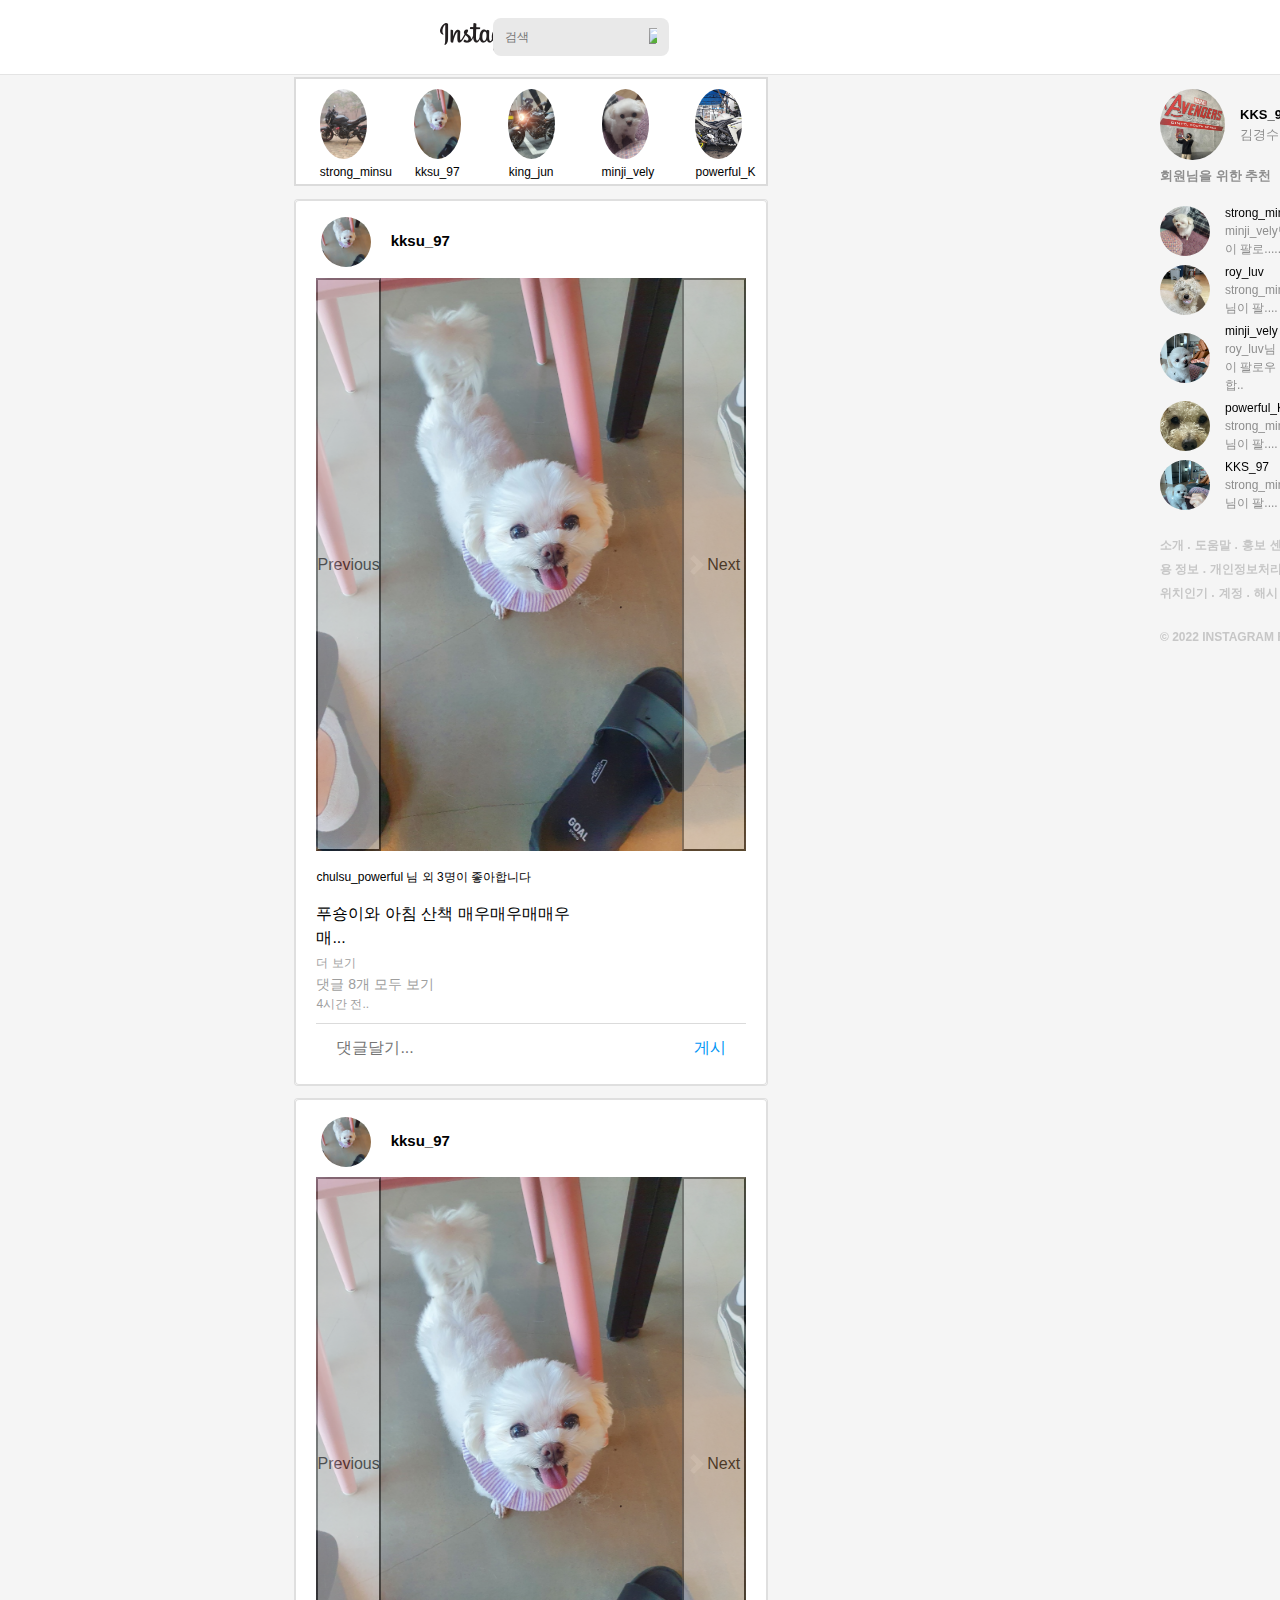
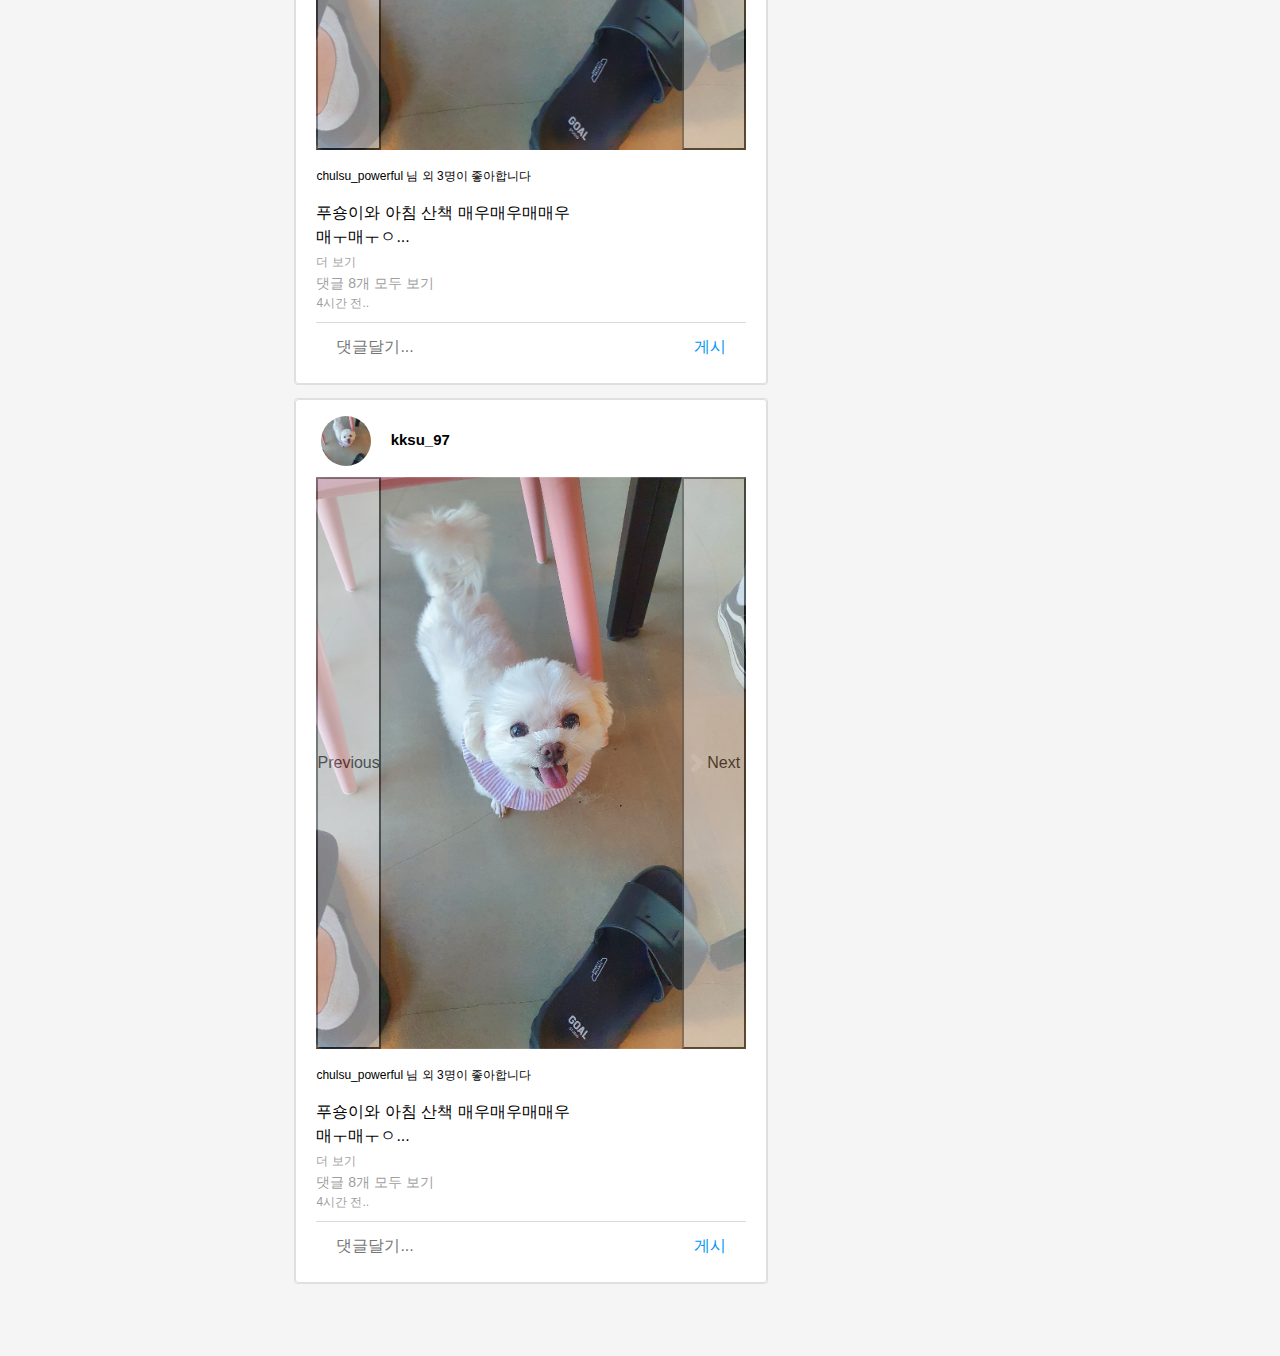
==== commit f691c550: "Feat : + card" ====
--- a/template/index.html
+++ b/template/index.html
@@ -15,21 +15,21 @@
 
     <!-- 부트스트랩 -->
     <link href="https://cdn.jsdelivr.net/npm/bootstrap@5.1.3/dist/css/bootstrap.min.css" rel="stylesheet"
-        integrity="sha384-1BmE4kWBq78iYhFldvKuhfTAU6auU8tT94WrHftjDbrCEXSU1oBoqyl2QvZ6jIW3" crossorigin="anonymous">
+          integrity="sha384-1BmE4kWBq78iYhFldvKuhfTAU6auU8tT94WrHftjDbrCEXSU1oBoqyl2QvZ6jIW3" crossorigin="anonymous">
 
     <link rel="stylesheet" href="https://stackpath.bootstrapcdn.com/bootstrap/4.3.1/css/bootstrap.min.css"
-        integrity="sha384-ggOyR0iXCbMQv3Xipma34MD+dH/1fQ784/j6cY/iJTQUOhcWr7x9JvoRxT2MZw1T" crossorigin="anonymous">
+          integrity="sha384-ggOyR0iXCbMQv3Xipma34MD+dH/1fQ784/j6cY/iJTQUOhcWr7x9JvoRxT2MZw1T" crossorigin="anonymous">
 
     <link href="https://cdn.jsdelivr.net/npm/bootstrap@5.0.2/dist/css/bootstrap.min.css" rel="stylesheet"
-        integrity="sha384-EVSTQN3/azprG1Anm3QDgpJLIm9Nao0Yz1ztcQTwFspd3yD65VohhpuuCOmLASjC" crossorigin="anonymous">
+          integrity="sha384-EVSTQN3/azprG1Anm3QDgpJLIm9Nao0Yz1ztcQTwFspd3yD65VohhpuuCOmLASjC" crossorigin="anonymous">
     <script src="https://cdn.jsdelivr.net/npm/bootstrap@5.0.2/dist/js/bootstrap.bundle.min.js"
-        integrity="sha384-MrcW6ZMFYlzcLA8Nl+NtUVF0sA7MsXsP1UyJoMp4YLEuNSfAP+JcXn/tWtIaxVXM"
-        crossorigin="anonymous"></script>
+            integrity="sha384-MrcW6ZMFYlzcLA8Nl+NtUVF0sA7MsXsP1UyJoMp4YLEuNSfAP+JcXn/tWtIaxVXM"
+            crossorigin="anonymous"></script>
     <!-- 구글폰트 -->
     <link rel="preconnect" href="https://fonts.googleapis.com">
     <link rel="preconnect" href="https://fonts.gstatic.com" crossorigin>
     <link href="https://fonts.googleapis.com/css2?family=Nanum+Brush+Script&family=Noto+Serif+KR:wght@300&display=swap"
-        rel="stylesheet">
+          rel="stylesheet">
 
     <title>Title</title>
 
@@ -39,585 +39,816 @@
 
 <body>
 
-    <!----------------------- header 시작 ------------------------->
-    <header>
-        <!----------- 로고 ------->
-        <div class="logo">
-            <a href="">
-                <img alt="Instagram" src="../static/img/insta1.png"
-                    srcset="/static/images/web/mobile_nav_type_logo-2x.png/1b47f9d0e595.png 2x">
-            </a>
-        </div>
-
-        <!---------- 검색창 ----------->
-        <div class="search">
-            <input type="text" placeholder="검색">
-            <img src="https://s3.ap-northeast-2.amazonaws.com/cdn.wecode.co.kr/icon/search.png">
-        </div>
-
-        <nav>
-            <ul class="icons">
-                <li><a href="#"><i class="fa-solid fa-house fa-xl"></i></a></li>
-                <li><a href="#"><i class="fa-regular fa-paper-plane fa-xl"></i></a></li>
-                <li><a href="#"><i class="fa-regular fa-square-plus fa-xl"></i></a></li>
-                <li><a href="#"><i class="fa-regular fa-compass fa-xl"></i></a></li>
-                <li><a href="#"><i class="fa-regular fa-heart fa-xl"></i></a></li>
-                <li><a href="#"><i class="fa-solid fa-circle-user fa-xl"></i></a></li>
-            </ul>
-        </nav>
-
-    </header>
-
-    <!-------------------- side 시작 ---------------------->
-    <footer>
-        <div class="side">
-
-            <a href="#">
-                <img src="../static/img/kim.jpg" class="side-img">
-            </a>
-
-            <div class="side-name">
-                <a href="#"><span style="font-weight: bold">KKS_97</span></a>
-                <br>
-                <span>김경수</span>
-            </div>
-            <!-- 전환 버튼 -->
-            <div href="#" class="side-change">
-                <a href="#">전환</a>
-            </div>
-        </div>
-
-        <!---------------- side : 회원님을 위한 추천 ------------------->
-        <div class="side-2">
-            <span>회원님을 위한 추천</span>
-            <a href="#">모두 보기</a>
-        </div>
-
-        <div class="side-3">
-
-            <a href="#">
-                <img src="../static/img/1.jpg" class="side-smimg">
-            </a>
-
-
-            <div class="side-smname">
-                <a href=""> <span>strong_minsu</span> </a>
-                <br>
-                <span>minji_vely님이 팔로....... </span>
-            </div>
-
-            <div href="#" class="side-smchange">
-                <a href="#"> 팔로우 </a>
-            </div>
-        </div>
-
-        <div class="side-3">
-
-            <a href="#">
-                <img src="../static/img/2.jpg" class="side-smimg">
-            </a>
-
-
-            <div class="side-smname">
-                <a href=""> <span>roy_luv</span></a>
-                <br>
-                <span>strong_minsu님이 팔.... </span>
-            </div>
-
-
-            <div href="#" class="side-smchange">
-                <a href="#"> 팔로우 </a>
-            </div>
-        </div>
-
-        <div class="side-3">
-
-            <a href="#">
-                <img src="../static/img/3.jpg" class="side-smimg">
-            </a>
-
-
-            <div class="side-smname">
-                <a href=""> <span>minji_vely</span></a>
-                <br>
-                <span>roy_luv님이 팔로우 합.. </span>
-            </div>
-
-
-            <div href="#" class="side-smchange">
-                <a href="#"> 팔로우 </a>
-            </div>
-        </div>
-
-        <div class="side-3">
-
-            <a href="#">
-                <img src="../static/img/4.jpg" class="side-smimg">
-            </a>
-
-
-            <div class="side-smname">
-                <a href=""> <span>powerful_K</span></a>
-                <br>
-                <span>strong_minsu님이 팔.... </span>
-            </div>
-
-
-            <div href="#" class="side-smchange">
-                <a href="#"> 팔로우 </a>
-            </div>
-        </div>
-
-        <div class="side-3">
-
-            <a href="#">
-                <img src="../static/img/5.jpg" class="side-smimg">
-            </a>
-
-
-            <div class="side-smname">
-                <a href=""> <span>KKS_97</span></a>
-                <br>
-                <span>strong_minsu님이 팔.... </span>
-            </div>
-
-
-            <div href="#" class="side-smchange">
-                <a href="#"> 팔로우 </a>
-            </div>
-        </div>
-
-        <!--------- side : footer ------------->
-        <div class="side-4">
-            <a href="#">소개 .</a>
-
-            <a href="#">도움말 .</a>
-
-            <a href="#">홍보 센터 .</a>
-
-            <a href="#">API .</a>
-
-            <a href="#">채용 정보 .</a>
-
-            <a href="#">개인정보처리방침 .</a>
-
-            <a href="#">약관위치인기 .</a>
-
-            <a href="#">계정 .</a>
-
-            <a href="#">해시 태그 .</a>
-
-            <a href="#">언어</a>
-        </div>
-        <br>
-        <div class="side-5">
-            © 2022 INSTAGRAM FROM META
-        </div>
-    </footer>
-
-
-    <!----------------------- story 시작 ------------------------->
-    <div class="story_01">
-
-        <div class="story_02">
-            <a href="main-1">
-                <img src="../static/img/bike.jpg" alt="" class="story_img">
-                <span class="font">strong_minsu</span>
-            </a>
-        </div>
-
-        <div class="story_02">
-            <a href="#main-2">
-                <img src="../static/img/dog.jpg" alt="" class="story_img">
-                <span class="font">kksu_97</span>
-            </a>
-        </div>
-
-        <div class="story_02">
-            <a href="#main-3">
-                <img src="../static/img/bikee.jpg" alt="" class="story_img">
-                <span class="font">king_jun</span>
-            </a>
-        </div>
-
-        <div class="story_02">
-            <a href="#main-4">
-                <img src="../static/img/dogg.jpg" alt="" class="story_img">
-                <span class="font">minji_vely</span>
-            </a>
-        </div>
-
-        <div class="story_02">
-            <a href="main-5">
-                <img src="../static/img/bikeee.jpg" alt="" class="story_img">
-                <span class="font">powerful_K</span>
-            </a>
-        </div>
-    </div>
-
-    <!--------------------------- feed 시작 --------------------------->
+<!----------------------- header 시작 ------------------------->
+<header>
+    <!----------- 로고 ------->
+    <div class="logo">
+        <a href="">
+            <img alt="Instagram" src="../static/img/insta1.png"
+                 srcset="/static/images/web/mobile_nav_type_logo-2x.png/1b47f9d0e595.png 2x">
+        </a>
+    </div>
+
+    <!---------- 검색창 ----------->
+    <div class="search">
+        <input type="text" placeholder="검색">
+        <img src="https://s3.ap-northeast-2.amazonaws.com/cdn.wecode.co.kr/icon/search.png">
+    </div>
+
+    <nav>
+        <ul class="icons">
+            <li><a href="#"><i class="fa-solid fa-house fa-xl"></i></a></li>
+            <li><a href="#"><i class="fa-regular fa-paper-plane fa-xl"></i></a></li>
+            <li><a href="#"><i class="fa-regular fa-square-plus fa-xl"></i></a></li>
+            <li><a href="#"><i class="fa-regular fa-compass fa-xl"></i></a></li>
+            <li><a href="#"><i class="fa-regular fa-heart fa-xl"></i></a></li>
+            <li><a href="#"><i class="fa-solid fa-circle-user fa-xl"></i></a></li>
+        </ul>
+    </nav>
+
+</header>
+
+<!-------------------- side 시작 ---------------------->
+<footer>
+    <div class="side">
+
+        <a href="#">
+            <img src="../static/img/kim.jpg" class="side-img">
+        </a>
+
+        <div class="side-name">
+            <a href="#"><span style="font-weight: bold">KKS_97</span></a>
+            <br>
+            <span>김경수</span>
+        </div>
+        <!-- 전환 버튼 -->
+        <div href="#" class="side-change">
+            <a href="#">전환</a>
+        </div>
+    </div>
+
+    <!---------------- side : 회원님을 위한 추천 ------------------->
+    <div class="side-2">
+        <span>회원님을 위한 추천</span>
+        <a href="#">모두 보기</a>
+    </div>
+
+    <div class="side-3">
+
+        <a href="#">
+            <img src="../static/img/1.jpg" class="side-smimg">
+        </a>
+
+
+        <div class="side-smname">
+            <a href=""> <span>strong_minsu</span> </a>
+            <br>
+            <span>minji_vely님이 팔로....... </span>
+        </div>
+
+        <div href="#" class="side-smchange">
+            <a href="#"> 팔로우 </a>
+        </div>
+    </div>
+
+    <div class="side-3">
+
+        <a href="#">
+            <img src="../static/img/2.jpg" class="side-smimg">
+        </a>
+
+
+        <div class="side-smname">
+            <a href=""> <span>roy_luv</span></a>
+            <br>
+            <span>strong_minsu님이 팔.... </span>
+        </div>
+
+
+        <div href="#" class="side-smchange">
+            <a href="#"> 팔로우 </a>
+        </div>
+    </div>
+
+    <div class="side-3">
+
+        <a href="#">
+            <img src="../static/img/3.jpg" class="side-smimg">
+        </a>
+
+
+        <div class="side-smname">
+            <a href=""> <span>minji_vely</span></a>
+            <br>
+            <span>roy_luv님이 팔로우 합.. </span>
+        </div>
+
+
+        <div href="#" class="side-smchange">
+            <a href="#"> 팔로우 </a>
+        </div>
+    </div>
+
+    <div class="side-3">
+
+        <a href="#">
+            <img src="../static/img/4.jpg" class="side-smimg">
+        </a>
+
+
+        <div class="side-smname">
+            <a href=""> <span>powerful_K</span></a>
+            <br>
+            <span>strong_minsu님이 팔.... </span>
+        </div>
+
+
+        <div href="#" class="side-smchange">
+            <a href="#"> 팔로우 </a>
+        </div>
+    </div>
+
+    <div class="side-3">
+
+        <a href="#">
+            <img src="../static/img/5.jpg" class="side-smimg">
+        </a>
+
+
+        <div class="side-smname">
+            <a href=""> <span>KKS_97</span></a>
+            <br>
+            <span>strong_minsu님이 팔.... </span>
+        </div>
+
+
+        <div href="#" class="side-smchange">
+            <a href="#"> 팔로우 </a>
+        </div>
+    </div>
+
+    <!--------- side : footer ------------->
+    <div class="side-4">
+        <a href="#">소개 .</a>
+
+        <a href="#">도움말 .</a>
+
+        <a href="#">홍보 센터 .</a>
+
+        <a href="#">API .</a>
+
+        <a href="#">채용 정보 .</a>
+
+        <a href="#">개인정보처리방침 .</a>
+
+        <a href="#">약관위치인기 .</a>
+
+        <a href="#">계정 .</a>
+
+        <a href="#">해시 태그 .</a>
+
+        <a href="#">언어</a>
+    </div>
+    <br>
+    <div class="side-5">
+        © 2022 INSTAGRAM FROM META
+    </div>
+</footer>
+
+
+<!----------------------- story 시작 ------------------------->
+<div class="story_01">
+
+    <div class="story_02">
+        <a href="main-1">
+            <img src="../static/img/bike.jpg" alt="" class="story_img">
+            <span class="font">strong_minsu</span>
+        </a>
+    </div>
+
+    <div class="story_02">
+        <a href="#main-2">
+            <img src="../static/img/dog.jpg" alt="" class="story_img">
+            <span class="font">kksu_97</span>
+        </a>
+    </div>
+
+    <div class="story_02">
+        <a href="#main-3">
+            <img src="../static/img/bikee.jpg" alt="" class="story_img">
+            <span class="font">king_jun</span>
+        </a>
+    </div>
+
+    <div class="story_02">
+        <a href="#main-4">
+            <img src="../static/img/dogg.jpg" alt="" class="story_img">
+            <span class="font">minji_vely</span>
+        </a>
+    </div>
+
+    <div class="story_02">
+        <a href="main-5">
+            <img src="../static/img/bikeee.jpg" alt="" class="story_img">
+            <span class="font">powerful_K</span>
+        </a>
+    </div>
+</div>
+
+<!--------------------------- feed 시작 --------------------------->
 
     <div class="card" id="main-2">
         <li class="list-group-item">
-
-            <!----------------------   카드 윗부분(모달창(팝업)- 사진-이름) ----------------------------->
-            <div class="container">
-                <div class="modal-box">
-                    <div class="modal-icon">
-                        <i class="fa-solid fa-ellipsis three-dot" id="modal-open"></i>
-                    </div>
-                </div>
-
-                <div class="popup-wrap" id="popup">
-                    <div class="popup">
-                        <div class="popup-body">
-                            <div class="body-content">
-                                <div class="body-contentbox">
-                                    <div class="red">신고</div>
-                                    <div class="red">팔로우 취소</div>
-                                    <div>게시물로 이동</div>
-                                    <div>공유 대상...</div>
-                                    <div>링크 복사</div>
-                                    <div>퍼가기</div>
-                                    <div id="close">취소</div>
-                                </div>
+        
+<!----------------------   카드 윗부분(모달창(팝업)- 사진-이름) ----------------------------->
+        <div class="container">
+            <div class="modal-box">
+                <div class="modal-icon">
+                    <i class="fa-solid fa-ellipsis three-dot" id="modal-open"></i>
+                </div>
+            </div>
+
+            <div class="popup-wrap" id="popup">
+                <div class="popup">
+                    <div class="popup-body">
+                        <div class="body-content">
+                            <div class="body-contentbox">
+                                <div class="red">신고</div>
+                                <div class="red">팔로우 취소</div>
+                                <div>게시물로 이동</div>
+                                <div>공유 대상...</div>
+                                <div>링크 복사</div>
+                                <div>퍼가기</div>
+                                <div id="close">취소</div>
                             </div>
                         </div>
                     </div>
                 </div>
-
-                <div class="card_02">
-                    <a href="#"></a>
-                    <div class="card_img"></div>
-                </div>
-
-                <div class="card_03">
-                    <p class="card_font">kksu_97</p>
-                </div>
-            </div>
-            <!-----------------------------   카드 사진 !!!캐러셀 !!!   ----------------------------->
-            <div class="card-body" style="padding: 5px 0 10px 0;">
-                <div id="carouselExampleInterval" class="carousel slide" data-bs-ride="false">
-                    <div class="carousel-inner">
-                        <div class="carousel-item active" data-bs-interval="false">
-                            <img src="../static/img/dog.jpg" class="d-block w-100" alt="...">
-                        </div>
-                        <div class="carousel-item" data-bs-interval="false">
-                            <img src="../static/img/5.jpg" class="d-block w-100" alt="...">
-                        </div>
-                        <div class="carousel-item">
-                            <img src="../static/img/3.jpg" class="d-block w-100" alt="...">
+            </div>
+
+            <div class="card_02">
+                <a href="#"></a>
+                <div class="card_img"></div>
+            </div>
+
+            <div class="card_03">
+                <p class="card_font">kksu_97</p>
+            </div>
+        </div>
+<!-----------------------------   카드 사진 !!!캐러셀 !!!   ----------------------------->
+        <div class="card-body" style="padding: 5px 0 10px 0;">
+            <div id="carouselExampleInterval" class="carousel slide" data-bs-ride="false">
+                <div class="carousel-inner">
+                    <div class="carousel-item active" data-bs-interval="false">
+                        <img src="../static/img/dog.jpg" class="d-block w-100" alt="...">
+                    </div>
+                    <div class="carousel-item" data-bs-interval="false">
+                        <img src="../static/img/5.jpg" class="d-block w-100" alt="...">
+                    </div>
+                    <div class="carousel-item">
+                        <img src="../static/img/3.jpg" class="d-block w-100" alt="...">
+                    </div>
+                </div>
+                <button class="carousel-control-prev" type="button" data-bs-target="#carouselExampleInterval"
+                        data-bs-slide="prev">
+                    <span class="carousel-control-prev-icon" aria-hidden="true"></span>
+                    <span class="visually-hidden">Previous</span>
+                </button>
+                <button class="carousel-control-next" type="button" data-bs-target="#carouselExampleInterval"
+                        data-bs-slide="next">
+                    <span class="carousel-control-next-icon" aria-hidden="true"></span>
+                    <span class="visually-hidden">Next</span>
+                </button>
+            </div>
+            <!--      캐러셀 밑의 아이콘들  -->
+            <div class="card-main">
+                <a href="#">
+              <span class="card-title">
+                <i class="fa-regular fa-heart fa-lg"></i>
+                <i class="fa-regular fa-comment-dots fa-lg"></i>
+                <i class="fa-regular fa-paper-plane fa-lg"></i>
+              </span>
+                </a>
+                <a href="#">
+              <span class="card-title2">
+                  <i class="fa-regular fa-bookmark fa-lg"></i>
+              </span>
+                </a>
+            </div>
+            <!--   카드 사진 좋아요한 사람들 -->
+            <p class="card-text font">chulsu_powerful 님 외 3명이 좋아합니다</p>
+            <!--   카드 작성자와 작성글, 더보기 -->
+            <div class="show">
+                <div class="show-2">
+                    푸숑이와 아침 산책 매우매우매매우매ㅜ매ㅜㅇ
+                    매우매우매우매우매ㅜ매ㅜㅇ 매우매우매우매우매ㅜ매ㅜㅇ
+                    매우매우매우매우매ㅜ매ㅜㅇ 매우매우매우매우매ㅜ매ㅜㅇ
+                    매우매우매우매우매ㅜ매ㅜㅇ 매움우행복합니다.
+                </div>
+            </div>
+            <!--    댓글과 작성시간   -->
+            <a href="#">
+                <div class="card-modal">
+                    댓글 8개 모두 보기
+                </div>
+            </a>
+            <a href="#">
+                <div class="more">
+                    4시간 전..
+                </div>
+            </a>
+        </div>
+<!-----------------------------    댓글 input + 게시   ----------------------------->
+<ul class="list-group list-group-flush">
+    <li class="list-group-item" style="border-top: 1px solid rgb(219, 219, 219)">
+        <input style="border: none; background-color: transparent; width: 350px; outline: none;" type="text"
+               placeholder="댓글달기...">
+                <button class="card-btn" onclick="save()">
+                    게시
+                </button>
+            </li>
+        </ul>
+    </div>
+</li>
+
+
+
+
+<div class="card" id="main-2">
+    <li class="list-group-item">
+    
+<!----------------------   카드 윗부분(모달창(팝업)- 사진-이름) ----------------------------->
+    <div class="container">
+        <div class="modal-box">
+            <div class="modal-icon">
+                <i class="fa-solid fa-ellipsis three-dot" id="modal-open"></i>
+            </div>
+        </div>
+
+        <div class="popup-wrap" id="popup">
+            <div class="popup">
+                <div class="popup-body">
+                    <div class="body-content">
+                        <div class="body-contentbox">
+                            <div class="red">신고</div>
+                            <div class="red">팔로우 취소</div>
+                            <div>게시물로 이동</div>
+                            <div>공유 대상...</div>
+                            <div>링크 복사</div>
+                            <div>퍼가기</div>
+                            <div id="close">취소</div>
                         </div>
                     </div>
-                    <button class="carousel-control-prev" type="button" data-bs-target="#carouselExampleInterval"
-                        data-bs-slide="prev">
-                        <span class="carousel-control-prev-icon" aria-hidden="true"></span>
-                        <span class="visually-hidden">Previous</span>
-                    </button>
-                    <button class="carousel-control-next" type="button" data-bs-target="#carouselExampleInterval"
-                        data-bs-slide="next">
-                        <span class="carousel-control-next-icon" aria-hidden="true"></span>
-                        <span class="visually-hidden">Next</span>
-                    </button>
-                </div>
-                <!--      캐러셀 밑의 아이콘들  -->
-                <div class="card-main">
-                    <a href="#">
-                        <span class="card-title">
-                            <i class="fa-regular fa-heart fa-lg"></i>
-                            <i class="fa-regular fa-comment-dots fa-lg"></i>
-                            <i class="fa-regular fa-paper-plane fa-lg"></i>
-                        </span>
-                    </a>
-                    <a href="#">
-                        <span class="card-title2">
-                            <i class="fa-regular fa-bookmark fa-lg"></i>
-                        </span>
-                    </a>
-                </div>
-                <!--   카드 사진 좋아요한 사람들 -->
-                <p class="card-text font">chulsu_powerful 님 외 3명이 좋아합니다</p>
-                <!--   카드 작성자와 작성글, 더보기 -->
-                <div class="show">
-                    <div class="show-2">
-                        푸숑이와 아침 산책 매우매우매매우매ㅜ매ㅜㅇ
-                        매우매우매우매우매ㅜ매ㅜㅇ 매우매우매우매우매ㅜ매ㅜㅇ
-                        매우매우매우매우매ㅜ매ㅜㅇ 매우매우매우매우매ㅜ매ㅜㅇ
-                        매우매우매우매우매ㅜ매ㅜㅇ 매움우행복합니다.
-                    </div>
-                </div>
-                <!--    댓글과 작성시간   -->
-                <a href="#">
-                    <div class="card-modal">
-                        댓글 8개 모두 보기
-                    </div>
-                </a>
-                <a href="#">
-                    <div class="more">
-                        4시간 전..
-                    </div>
-                </a>
-            </div>
-            <!-----------------------------    댓글 input + 게시   ----------------------------->
-            <ul class="list-group list-group-flush" style="border-top: 1px red;">
-                <li class="list-group-item">
-                    <input style="border: none; background-color: transparent; width: 350px; outline: none;" type="text"
-                        placeholder="댓글달기...">
-                    <button class="card-btn" onclick="save()">
-                        게시
-                    </button>
-                </li>
-            </ul>
-    </div>
-    </li>
-
-
-
-
-    <div class="card" id="main-1">
-        <li class="list-group-item">
+                </div>
+            </div>
+        </div>
+
+        <div class="card_02">
+            <a href="#"></a>
+            <div class="card_img"></div>
+        </div>
+
+        <div class="card_03">
+            <p class="card_font">kksu_97</p>
+        </div>
+    </div>
+<!-----------------------------   카드 사진 !!!캐러셀 !!!   ----------------------------->
+    <div class="card-body" style="padding: 5px 0 10px 0;">
+        <div id="carouselExampleInterval" class="carousel slide" data-bs-ride="false">
+            <div class="carousel-inner">
+                <div class="carousel-item active" data-bs-interval="false">
+                    <img src="../static/img/dog.jpg" class="d-block w-100" alt="...">
+                </div>
+                <div class="carousel-item" data-bs-interval="false">
+                    <img src="../static/img/5.jpg" class="d-block w-100" alt="...">
+                </div>
+                <div class="carousel-item">
+                    <img src="../static/img/3.jpg" class="d-block w-100" alt="...">
+                </div>
+            </div>
+            <button class="carousel-control-prev" type="button" data-bs-target="#carouselExampleInterval"
+                    data-bs-slide="prev">
+                <span class="carousel-control-prev-icon" aria-hidden="true"></span>
+                <span class="visually-hidden">Previous</span>
+            </button>
+            <button class="carousel-control-next" type="button" data-bs-target="#carouselExampleInterval"
+                    data-bs-slide="next">
+                <span class="carousel-control-next-icon" aria-hidden="true"></span>
+                <span class="visually-hidden">Next</span>
+            </button>
+        </div>
+        <!--      캐러셀 밑의 아이콘들  -->
+        <div class="card-main">
             <a href="#">
-                <div class="card_02">
-                    <div class="card_img"></div>
-                </div>
-                <div class="card_03">
-                    <p class="card_font">king_jun</p>
-                </div>
+          <span class="card-title">
+            <i class="fa-regular fa-heart fa-lg"></i>
+            <i class="fa-regular fa-comment-dots fa-lg"></i>
+            <i class="fa-regular fa-paper-plane fa-lg"></i>
+          </span>
             </a>
-
-
-            <div class="container">
-                <div class="modal-box">
-                    <div class="modal-icon">
-                        <i class="fa-solid fa-ellipsis three-dot" id="modal-open"></i>
-                    </div>
-                </div>
-
-                <div class="popup-wrap" id="popup">
-                    <div class="popup">
-                        <div class="popup-body">
-                            <div class="body-content">
-                                <div class="body-contentbox">
-                                    <div class="red">신고</div>
-                                    <div class="red">팔로우 취소</div>
-                                    <div>게시물로 이동</div>
-                                    <div>공유 대상...</div>
-                                    <div>링크 복사</div>
-                                    <div>퍼가기</div>
-                                    <div id="close">취소</div>
-                                </div>
-                            </div>
-                        </div>
-                    </div>
-                </div>
-                <img src="../static/img/bikee.jpg" class="card-img-top" alt="bike">
-            </div>
-
-            <div class="card-body">
-
-
-                <div class="card-main">
-                    <a href="#">
-                        <span class="card-title">
-                            <i class="fa-regular fa-heart fa-lg"></i>
-                            <i class="fa-regular fa-comment-dots fa-lg"></i>
-                            <i class="fa-regular fa-paper-plane fa-lg"></i>
-                        </span>
-                    </a>
-                    <span class="card-title2">
-                        <a href="#"><i class="fa-regular fa-bookmark fa-lg"></i></a>
-                    </span>
-
-                </div>
-                <p class="card-text font">king_junseok 님 외 103명이 좋아합니다</p>
-                <div class="show">
-                    <div class="show-2">
-                        정말 정말 정말ㅈ ㅓㅇ말정망ㅈ머알 세차는 너무너무너무너무너무
-                        너무너뭐누머누머ㅜ무 신나요~
-                    </div>
-                </div>
-                <a href="#">
-                    <div class="more"> 3분 전..</div>
-                </a>
-            </div>
-            <ul class="list-group list-group-flush">
-                <li class="list-group-item">
-                    <input style="border: none; background-color: transparent; width: 350px; outline: none;" type="text"
-                        placeholder="댓글달기...">
-
-                    <button class="card-btn" onclick="save()">
-                        게시
-                    </button>
-                </li>
-            </ul>
-    </div>
-
-
-    <div class="card" id="main-4">
-        <li class="list-group-item">
             <a href="#">
-                <div class="card_02">
-                    <div class="card_img"></div>
-                </div>
-                <div class="card_03">
-                    <p class="card_font">minji_vely</p>
+          <span class="card-title2">
+              <i class="fa-regular fa-bookmark fa-lg"></i>
+          </span>
             </a>
-
-
-            <div class="container">
-                <div class="modal-box">
-                    <div class="modal-icon">
-                        <i class="fa-solid fa-ellipsis three-dot" id="modal-open"></i>
-                    </div>
-                </div>
-
-                <div class="popup-wrap" id="popup">
-                    <div class="popup">
-                        <div class="popup-body">
-                            <div class="body-content">
-                                <div class="body-contentbox">
-                                    <div class="red">신고</div>
-                                    <div class="red">팔로우 취소</div>
-                                    <div>게시물로 이동</div>
-                                    <div>공유 대상...</div>
-                                    <div>링크 복사</div>
-                                    <div>퍼가기</div>
-                                    <div id="close">취소</div>
-                                </div>
-                            </div>
-                        </div>
-                    </div>
-                </div>
-            </div>
-
-
-    </div>
-    </li>
-
-    <img src="../static/img/dogg.jpg" class="card-img-top" alt="">
-
-    <div class="card-body">
-        <div class="card-main">
-            <a href="">
-                <span class="card-title">
-                    <i class="fa-regular fa-heart fa-lg"></i>
-                    <i class="fa-regular fa-comment-dots fa-lg"></i>
-                    <i class="fa-regular fa-paper-plane fa-lg"></i>
-                </span>
-            </a>
-            <span class="card-title2">
-                <a href="#"><i class="fa-regular fa-bookmark fa-lg"></i></a>
-            </span>
-        </div>
-        <p class="card-text font">좋아요 5개</p>
+        </div>
+        <!--   카드 사진 좋아요한 사람들 -->
+        <p class="card-text font">chulsu_powerful 님 외 3명이 좋아합니다</p>
+        <!--   카드 작성자와 작성글, 더보기 -->
         <div class="show">
             <div class="show-2">
-                오늘 점심에 강아지를 이발시켰다. 이발 시켰더니 얼굴이 동글동글동글
-                귀도 둥글둥글 코도 동굴동굴동굴 몸통도 빵빵해졌따
-                특히 발이 귀여워졌다 마치 닭발 같다 결정했다 !!
-                오늘은 닭발을 먹어야겠다
-            </div>
-        </div>
-        <a href="#">
-            <div class="more"> 21시간 전..</div>
-        </a>
-    </div>
-    <ul class="list-group list-group-flush">
-        <li class="list-group-item">
-            <input style="border: none; background-color: transparent; width: 350px; outline: none;" type="text"
-                placeholder="댓글달기...">
+                푸숑이와 아침 산책 매우매우매매우매ㅜ매ㅜㅇ
+                매우매우매우매우매ㅜ매ㅜㅇ 매우매우매우매우매ㅜ매ㅜㅇ
+                매우매우매우매우매ㅜ매ㅜㅇ 매우매우매우매우매ㅜ매ㅜㅇ
+                매우매우매우매우매ㅜ매ㅜㅇ 매움우행복합니다.
+            </div>
+        </div>
+        <!--    댓글과 작성시간   -->
+        <a href="#">
+            <div class="card-modal">
+                댓글 8개 모두 보기
+            </div>
+        </a>
+        <a href="#">
+            <div class="more">
+                4시간 전..
+            </div>
+        </a>
+    </div>
+<!-----------------------------    댓글 input + 게시   ----------------------------->
+<ul class="list-group list-group-flush">
+<li class="list-group-item" style="border-top: 1px solid rgb(219, 219, 219)">
+    <input style="border: none; background-color: transparent; width: 350px; outline: none;" type="text"
+           placeholder="댓글달기...">
             <button class="card-btn" onclick="save()">
                 게시
             </button>
         </li>
     </ul>
-    </div>
-    <div class="card" id="1">
-        <li class="list-group-item">
+</div>
+</li>
+
+
+<div class="card" id="main-2">
+    <li class="list-group-item">
+    
+<!----------------------   카드 윗부분(모달창(팝업)- 사진-이름) ----------------------------->
+    <div class="container">
+        <div class="modal-box">
+            <div class="modal-icon">
+                <i class="fa-solid fa-ellipsis three-dot" id="modal-open"></i>
+            </div>
+        </div>
+
+        <div class="popup-wrap" id="popup">
+            <div class="popup">
+                <div class="popup-body">
+                    <div class="body-content">
+                        <div class="body-contentbox">
+                            <div class="red">신고</div>
+                            <div class="red">팔로우 취소</div>
+                            <div>게시물로 이동</div>
+                            <div>공유 대상...</div>
+                            <div>링크 복사</div>
+                            <div>퍼가기</div>
+                            <div id="close">취소</div>
+                        </div>
+                    </div>
+                </div>
+            </div>
+        </div>
+
+        <div class="card_02">
+            <a href="#"></a>
+            <div class="card_img"></div>
+        </div>
+
+        <div class="card_03">
+            <p class="card_font">kksu_97</p>
+        </div>
+    </div>
+<!-----------------------------   카드 사진 !!!캐러셀 !!!   ----------------------------->
+    <div class="card-body" style="padding: 5px 0 10px 0;">
+        <div id="carouselExampleInterval" class="carousel slide" data-bs-ride="false">
+            <div class="carousel-inner">
+                <div class="carousel-item active" data-bs-interval="false">
+                    <img src="../static/img/dog.jpg" class="d-block w-100" alt="...">
+                </div>
+                <div class="carousel-item" data-bs-interval="false">
+                    <img src="../static/img/5.jpg" class="d-block w-100" alt="...">
+                </div>
+                <div class="carousel-item">
+                    <img src="../static/img/3.jpg" class="d-block w-100" alt="...">
+                </div>
+            </div>
+            <button class="carousel-control-prev" type="button" data-bs-target="#carouselExampleInterval"
+                    data-bs-slide="prev">
+                <span class="carousel-control-prev-icon" aria-hidden="true"></span>
+                <span class="visually-hidden">Previous</span>
+            </button>
+            <button class="carousel-control-next" type="button" data-bs-target="#carouselExampleInterval"
+                    data-bs-slide="next">
+                <span class="carousel-control-next-icon" aria-hidden="true"></span>
+                <span class="visually-hidden">Next</span>
+            </button>
+        </div>
+        <!--      캐러셀 밑의 아이콘들  -->
+        <div class="card-main">
             <a href="#">
-                <div class="card_02">
-                    <div class="card_img"></div>
-                </div>
-                <div class="card_03">
-                    <p class="card_font">powerful_K</p>
+          <span class="card-title">
+            <i class="fa-regular fa-heart fa-lg"></i>
+            <i class="fa-regular fa-comment-dots fa-lg"></i>
+            <i class="fa-regular fa-paper-plane fa-lg"></i>
+          </span>
             </a>
-
-            <div class="container">
-                <div class="modal-box">
-                    <div class="modal-icon">
-                        <i class="fa-solid fa-ellipsis three-dot" id="modal-open"></i>
-                    </div>
-                </div>
-
-                <div class="popup-wrap" id="popup">
-                    <div class="popup">
-                        <div class="popup-body">
-                            <div class="body-content">
-                                <div class="body-contentbox">
-                                    <div>신고</div>
-                                    <div>팔로우 취소</div>
-                                    <div>게시물로 이동</div>
-                                    <div>공유 대상...</div>
-                                    <div>링크 복사</div>
-                                    <div>퍼가기</div>
-                                    <div id="close">취소</div>
-                                </div>
+            <a href="#">
+          <span class="card-title2">
+              <i class="fa-regular fa-bookmark fa-lg"></i>
+          </span>
+            </a>
+        </div>
+        <!--   카드 사진 좋아요한 사람들 -->
+        <p class="card-text font">chulsu_powerful 님 외 3명이 좋아합니다</p>
+        <!--   카드 작성자와 작성글, 더보기 -->
+        <div class="show">
+            <div class="show-2">
+                푸숑이와 아침 산책 매우매우매매우매ㅜ매ㅜㅇ
+                매우매우매우매우매ㅜ매ㅜㅇ 매우매우매우매우매ㅜ매ㅜㅇ
+                매우매우매우매우매ㅜ매ㅜㅇ 매우매우매우매우매ㅜ매ㅜㅇ
+                매우매우매우매우매ㅜ매ㅜㅇ 매움우행복합니다.
+            </div>
+        </div>
+        <!--    댓글과 작성시간   -->
+        <a href="#">
+            <div class="card-modal">
+                댓글 8개 모두 보기
+            </div>
+        </a>
+        <a href="#">
+            <div class="more">
+                4시간 전..
+            </div>
+        </a>
+    </div>
+<!-----------------------------    댓글 input + 게시   ----------------------------->
+<ul class="list-group list-group-flush">
+<li class="list-group-item" style="border-top: 1px solid rgb(219, 219, 219)">
+    <input style="border: none; background-color: transparent; width: 350px; outline: none;" type="text"
+           placeholder="댓글달기...">
+            <button class="card-btn" onclick="save()">
+                게시
+            </button>
+        </li>
+    </ul>
+</div>
+</li>
+
+
+
+<!-- <div class="card" id="main-1">
+    <li class="list-group-item">
+        <a href="#">
+            <div class="card_02">
+                <div class="card_img"></div>
+            </div>
+            <div class="card_03">
+                <p class="card_font">king_jun</p>
+            </div>
+        </a>
+
+
+        <div class="container">
+            <div class="modal-box">
+                <div class="modal-icon">
+                    <i class="fa-solid fa-ellipsis three-dot" id="modal-open"></i>
+                </div>
+            </div>
+
+            <div class="popup-wrap" id="popup">
+                <div class="popup">
+                    <div class="popup-body">
+                        <div class="body-content">
+                            <div class="body-contentbox">
+                                <div class="red">신고</div>
+                                <div class="red">팔로우 취소</div>
+                                <div>게시물로 이동</div>
+                                <div>공유 대상...</div>
+                                <div>링크 복사</div>
+                                <div>퍼가기</div>
+                                <div id="close">취소</div>
                             </div>
                         </div>
                     </div>
                 </div>
             </div>
-
-    </div>
+            <img src="../static/img/bikee.jpg" class="card-img-top" alt="bike">
+        </div>
+
+        <div class="card-body">
+
+
+            <div class="card-main">
+                <a href="#">
+        <span class="card-title">
+          <i class="fa-regular fa-heart fa-lg"></i>
+          <i class="fa-regular fa-comment-dots fa-lg"></i>
+          <i class="fa-regular fa-paper-plane fa-lg"></i>
+        </span>
+                </a>
+                <span class="card-title2">
+        <a href="#"><i class="fa-regular fa-bookmark fa-lg"></i></a>
+      </span>
+
+            </div>
+            <p class="card-text font">king_junseok 님 외 103명이 좋아합니다</p>
+            <div class="show">
+                <div class="show-2">
+                    정말 정말 정말ㅈ ㅓㅇ말정망ㅈ머알 세차는 너무너무너무너무너무
+                    너무너뭐누머누머ㅜ무 신나요~
+                </div>
+            </div>
+            <a href="#">
+                <div class="more"> 3분 전..</div>
+            </a>
+        </div>
+        <ul class="list-group list-group-flush">
+            <li class="list-group-item">
+                <input style="border: none; background-color: transparent; width: 350px; outline: none;" type="text"
+                       placeholder="댓글달기...">
+
+                <button class="card-btn" onclick="save()">
+                    게시
+                </button>
+            </li>
+        </ul>
+</div>
+
+
+<div class="card" id="main-4">
+    <li class="list-group-item">
+        <a href="#">
+            <div class="card_02">
+                <div class="card_img"></div>
+            </div>
+            <div class="card_03">
+                <p class="card_font">minji_vely</p>
+        </a>
+
+
+        <div class="container">
+            <div class="modal-box">
+                <div class="modal-icon">
+                    <i class="fa-solid fa-ellipsis three-dot" id="modal-open"></i>
+                </div>
+            </div>
+
+            <div class="popup-wrap" id="popup">
+                <div class="popup">
+                    <div class="popup-body">
+                        <div class="body-content">
+                            <div class="body-contentbox">
+                                <div class="red">신고</div>
+                                <div class="red">팔로우 취소</div>
+                                <div>게시물로 이동</div>
+                                <div>공유 대상...</div>
+                                <div>링크 복사</div>
+                                <div>퍼가기</div>
+                                <div id="close">취소</div>
+                            </div>
+                        </div>
+                    </div>
+                </div>
+            </div>
+        </div>
+
+
+</div>
+</li>
+
+<img src="../static/img/dogg.jpg" class="card-img-top" alt="">
+
+<div class="card-body">
+    <div class="card-main">
+        <a href="">
+        <span class="card-title">
+          <i class="fa-regular fa-heart fa-lg"></i>
+          <i class="fa-regular fa-comment-dots fa-lg"></i>
+          <i class="fa-regular fa-paper-plane fa-lg"></i>
+        </span>
+        </a>
+        <span class="card-title2">
+        <a href="#"><i class="fa-regular fa-bookmark fa-lg"></i></a>
+      </span>
+    </div>
+    <p class="card-text font">좋아요 5개</p>
+    <div class="show">
+        <div class="show-2">
+            오늘 점심에 강아지를 이발시켰다. 이발 시켰더니 얼굴이 동글동글동글
+            귀도 둥글둥글 코도 동굴동굴동굴 몸통도 빵빵해졌따
+            특히 발이 귀여워졌다 마치 닭발 같다 결정했다 !!
+            오늘은 닭발을 먹어야겠다
+        </div>
+    </div>
+    <a href="#">
+        <div class="more"> 21시간 전..</div>
+    </a>
+</div>
+<ul class="list-group list-group-flush">
+    <li class="list-group-item">
+        <input style="border: none; background-color: transparent; width: 350px; outline: none;" type="text"
+               placeholder="댓글달기...">
+        <button class="card-btn" onclick="save()">
+            게시
+        </button>
     </li>
-    <img src="../static/img/bike.jpg" class="card-img-top" alt="bike">
-    <div class="card-body">
-
-
-        <div class="card-main">
-            <a href="">
-                <span class="card-title">
-                    <i class="fa-regular fa-heart fa-lg"></i>
-                    <i class="fa-regular fa-comment-dots fa-lg"></i>
-                    <i class="fa-regular fa-paper-plane fa-lg"></i>
-                </span>
-            </a>
-            <span class="card-title2">
-                <a href="#"><i class="fa-regular fa-bookmark fa-lg"></i></a>
-            </span>
-
-        </div>
-        <p class="card-text font">chulsu_powerful 님 외 15명이 좋아합니다</p>
-        <div class="show">
-            <div class="show-2">
-                바이크를 타고 가는 여행은 너무너무너무 쉬원하고 기분이 좋다.
-                맨날 맨날 매난~~~~~~~~~~~~~~~~~~~~ 여행 가고 싶다
-            </div>
-        </div>
-        <a href="#">
-            <div class="more"> 하루 전..</div>
-        </a>
-    </div>
-    <ul class="list-group list-group-flush">
-        <li class="list-group-item">
-            <input style="border: none; background-color: transparent; width: 350px; outline: none;" type="text"
-                placeholder="댓글달기...">
-
-            <button class="card-btn" onclick="save()">
-                게시
-            </button>
-
-        </li>
-    </ul>
-    </div>
-
-    <!------------ 게시글 끝!!!!!!!!!!!!!!!! 드디어 끝!!!!! ----------->
-    <br>
-    <br>
-    <br>
-
-
-    <script src="../static/motion.js"></script>
+</ul>
+</div>
+<div class="card" id="1">
+    <li class="list-group-item">
+        <a href="#">
+            <div class="card_02">
+                <div class="card_img"></div>
+            </div>
+            <div class="card_03">
+                <p class="card_font">powerful_K</p>
+        </a>
+
+        <div class="container">
+            <div class="modal-box">
+                <div class="modal-icon">
+                    <i class="fa-solid fa-ellipsis three-dot" id="modal-open"></i>
+                </div>
+            </div>
+
+            <div class="popup-wrap" id="popup">
+                <div class="popup">
+                    <div class="popup-body">
+                        <div class="body-content">
+                            <div class="body-contentbox">
+                                <div>신고</div>
+                                <div>팔로우 취소</div>
+                                <div>게시물로 이동</div>
+                                <div>공유 대상...</div>
+                                <div>링크 복사</div>
+                                <div>퍼가기</div>
+                                <div id="close">취소</div>
+                            </div>
+                        </div>
+                    </div>
+                </div>
+            </div>
+        </div>
+
+</div>
+</li>
+<img src="../static/img/bike.jpg" class="card-img-top" alt="bike">
+<div class="card-body">
+
+
+    <div class="card-main">
+        <a href="">
+        <span class="card-title">
+          <i class="fa-regular fa-heart fa-lg"></i>
+          <i class="fa-regular fa-comment-dots fa-lg"></i>
+          <i class="fa-regular fa-paper-plane fa-lg"></i>
+        </span>
+        </a>
+        <span class="card-title2">
+        <a href="#"><i class="fa-regular fa-bookmark fa-lg"></i></a>
+      </span>
+
+    </div>
+    <p class="card-text font">chulsu_powerful 님 외 15명이 좋아합니다</p>
+    <div class="show">
+        <div class="show-2">
+            바이크를 타고 가는 여행은 너무너무너무 쉬원하고 기분이 좋다.
+            맨날 맨날 매난~~~~~~~~~~~~~~~~~~~~ 여행 가고 싶다
+        </div>
+    </div>
+    <a href="#">
+        <div class="more"> 하루 전..</div>
+    </a>
+</div>
+<ul class="list-group list-group-flush">
+    <li class="list-group-item">
+        <input style="border: none; background-color: transparent; width: 350px; outline: none;" type="text"
+               placeholder="댓글달기...">
+
+        <button class="card-btn" onclick="save()">
+            게시
+        </button>
+
+    </li>
+</ul>
+</div> -->
+
+<!------------ 게시글 끝!!!!!!!!!!!!!!!! 드디어 끝!!!!! ----------->
+<br>
+<br>
+<br>
+
+
+<script src="../static/motion.js"></script>
 </body>
 
 </html>
--- a/static/style.css
+++ b/static/style.css
@@ -111,7 +111,7 @@
 }
 
 .side-change {
-    margin-left: 134px;
+    margin-left: 133px;
     font-weight: bolder;
     font-size: 13px;
 
@@ -351,6 +351,7 @@
     bottom: 0;
     display: none;
     padding: 15px;
+    z-index: 2;
 }
 
 .popup {
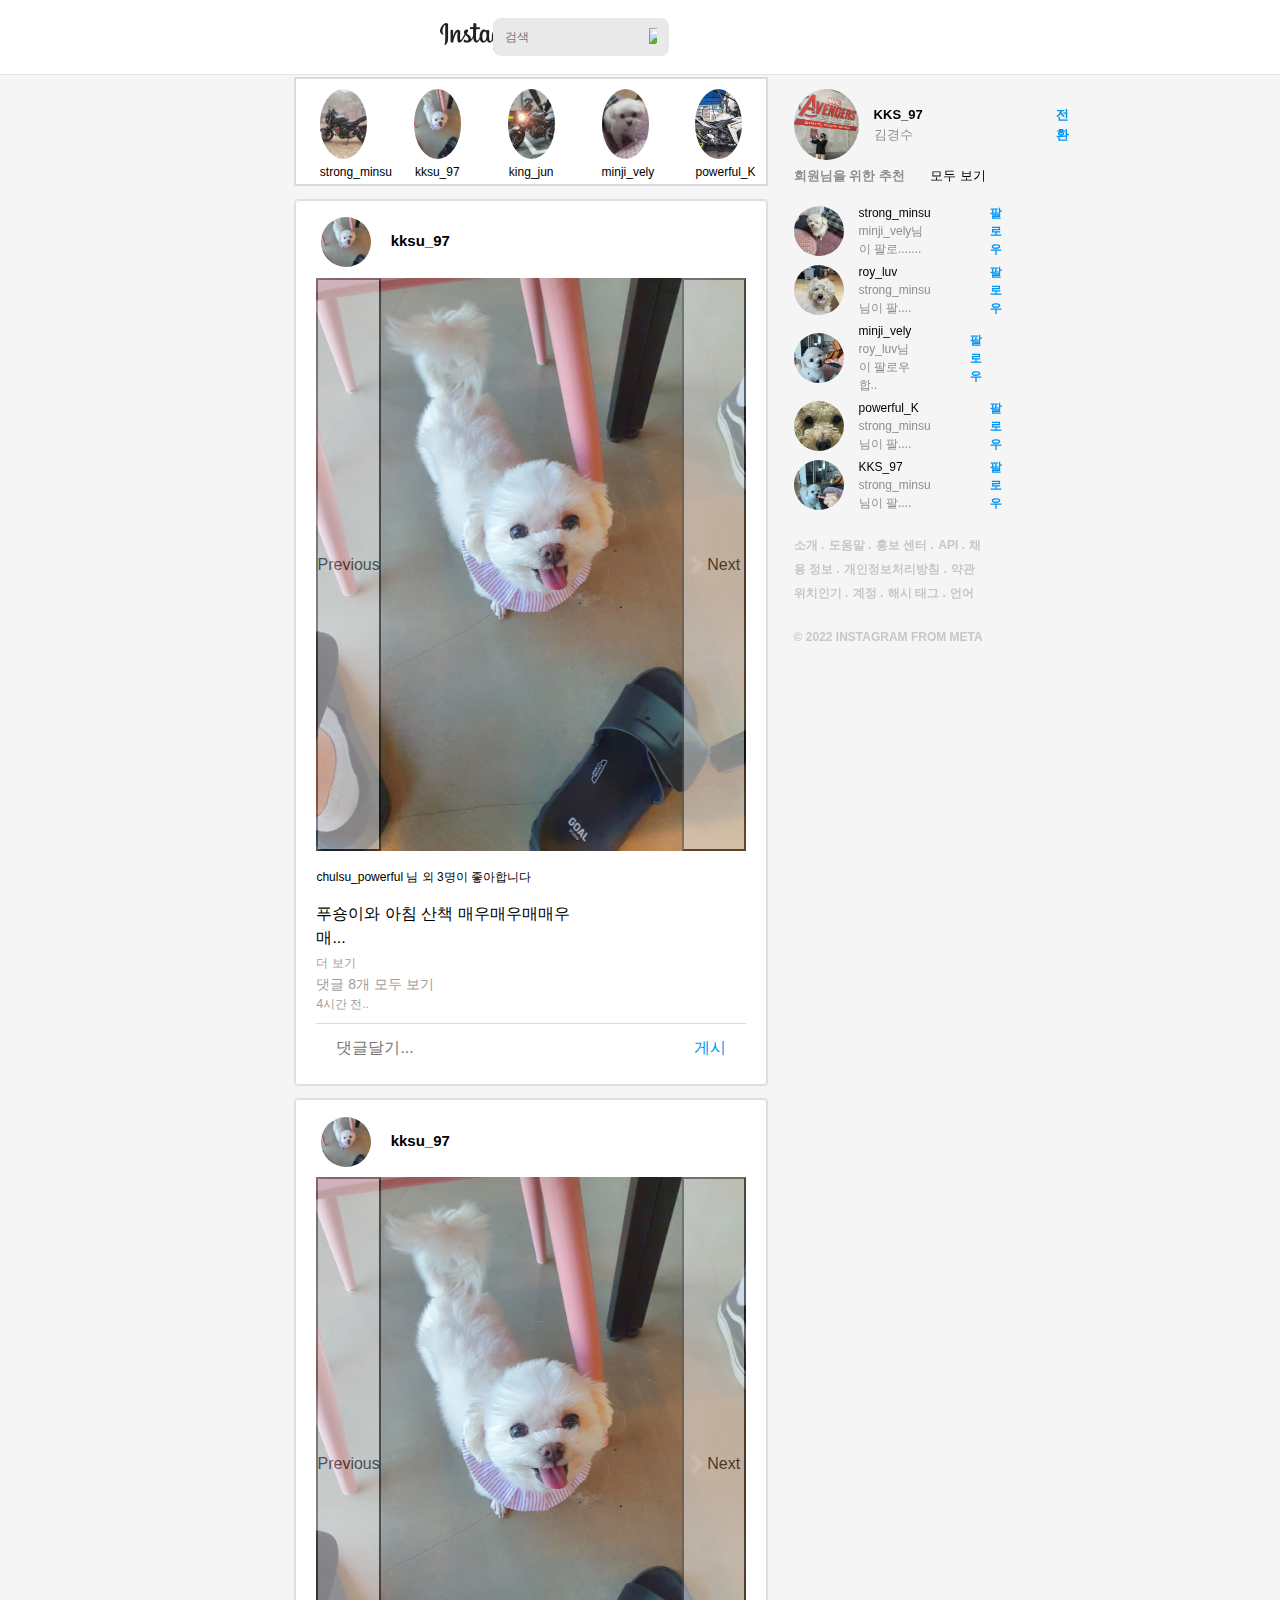
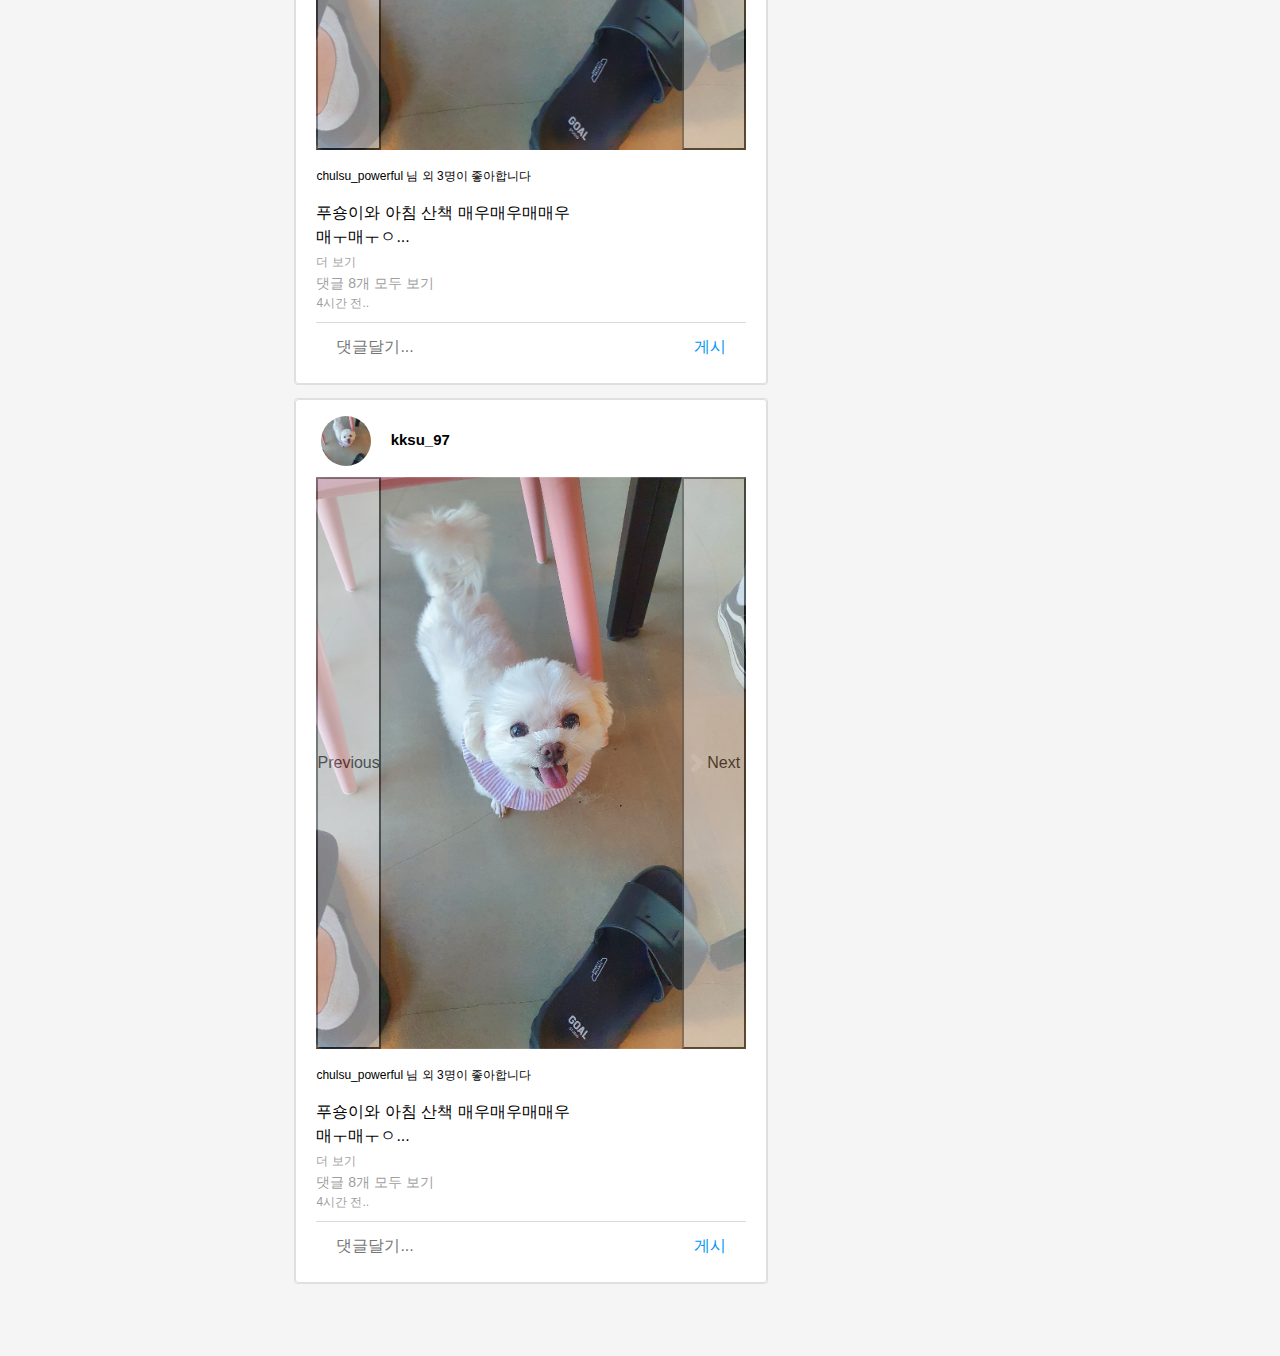
==== commit 9215a6b5: "fix : 최적화" ====
--- a/template/index.html
+++ b/template/index.html
@@ -69,6 +69,7 @@
 </header>
 
 <!-------------------- side 시작 ---------------------->
+<div class="footer">
 <footer>
     <div class="side">
 
@@ -214,7 +215,7 @@
         © 2022 INSTAGRAM FROM META
     </div>
 </footer>
-
+</div>
 
 <!----------------------- story 시작 ------------------------->
 <div class="story_01">
@@ -381,11 +382,11 @@
     <div class="container">
         <div class="modal-box">
             <div class="modal-icon">
-                <i class="fa-solid fa-ellipsis three-dot" id="modal-open"></i>
-            </div>
-        </div>
-
-        <div class="popup-wrap" id="popup">
+                <i class="fa-solid fa-ellipsis three-dot" id="modal-open1"></i>
+            </div>
+        </div>
+
+        <div class="popup-wrap" id="popup1">
             <div class="popup">
                 <div class="popup-body">
                     <div class="body-content">
@@ -396,7 +397,7 @@
                             <div>공유 대상...</div>
                             <div>링크 복사</div>
                             <div>퍼가기</div>
-                            <div id="close">취소</div>
+                            <div id="close1">취소</div>
                         </div>
                     </div>
                 </div>
@@ -412,9 +413,9 @@
             <p class="card_font">kksu_97</p>
         </div>
     </div>
-<!-----------------------------   카드 사진 !!!캐러셀 !!!   ----------------------------->
+<!-----------------------------   카드 사진 !!! 캐러셀 !!!   ----------------------------->
     <div class="card-body" style="padding: 5px 0 10px 0;">
-        <div id="carouselExampleInterval" class="carousel slide" data-bs-ride="false">
+        <div id="carouselExampleInterval1" class="carousel slide" data-bs-ride="false">
             <div class="carousel-inner">
                 <div class="carousel-item active" data-bs-interval="false">
                     <img src="../static/img/dog.jpg" class="d-block w-100" alt="...">
@@ -426,12 +427,12 @@
                     <img src="../static/img/3.jpg" class="d-block w-100" alt="...">
                 </div>
             </div>
-            <button class="carousel-control-prev" type="button" data-bs-target="#carouselExampleInterval"
+            <button class="carousel-control-prev" type="button" data-bs-target="#carouselExampleInterval1"
                     data-bs-slide="prev">
                 <span class="carousel-control-prev-icon" aria-hidden="true"></span>
                 <span class="visually-hidden">Previous</span>
             </button>
-            <button class="carousel-control-next" type="button" data-bs-target="#carouselExampleInterval"
+            <button class="carousel-control-next" type="button" data-bs-target="#carouselExampleInterval1"
                     data-bs-slide="next">
                 <span class="carousel-control-next-icon" aria-hidden="true"></span>
                 <span class="visually-hidden">Next</span>
@@ -496,11 +497,11 @@
     <div class="container">
         <div class="modal-box">
             <div class="modal-icon">
-                <i class="fa-solid fa-ellipsis three-dot" id="modal-open"></i>
-            </div>
-        </div>
-
-        <div class="popup-wrap" id="popup">
+                <i class="fa-solid fa-ellipsis three-dot" id="modal-open2"></i>
+            </div>
+        </div>
+
+        <div class="popup-wrap" id="popup2">
             <div class="popup">
                 <div class="popup-body">
                     <div class="body-content">
@@ -511,7 +512,7 @@
                             <div>공유 대상...</div>
                             <div>링크 복사</div>
                             <div>퍼가기</div>
-                            <div id="close">취소</div>
+                            <div id="close2">취소</div>
                         </div>
                     </div>
                 </div>
@@ -529,7 +530,7 @@
     </div>
 <!-----------------------------   카드 사진 !!!캐러셀 !!!   ----------------------------->
     <div class="card-body" style="padding: 5px 0 10px 0;">
-        <div id="carouselExampleInterval" class="carousel slide" data-bs-ride="false">
+        <div id="carouselExampleInterval2" class="carousel slide" data-bs-ride="false">
             <div class="carousel-inner">
                 <div class="carousel-item active" data-bs-interval="false">
                     <img src="../static/img/dog.jpg" class="d-block w-100" alt="...">
@@ -541,12 +542,12 @@
                     <img src="../static/img/3.jpg" class="d-block w-100" alt="...">
                 </div>
             </div>
-            <button class="carousel-control-prev" type="button" data-bs-target="#carouselExampleInterval"
+            <button class="carousel-control-prev" type="button" data-bs-target="#carouselExampleInterval2"
                     data-bs-slide="prev">
                 <span class="carousel-control-prev-icon" aria-hidden="true"></span>
                 <span class="visually-hidden">Previous</span>
             </button>
-            <button class="carousel-control-next" type="button" data-bs-target="#carouselExampleInterval"
+            <button class="carousel-control-next" type="button" data-bs-target="#carouselExampleInterval2"
                     data-bs-slide="next">
                 <span class="carousel-control-next-icon" aria-hidden="true"></span>
                 <span class="visually-hidden">Next</span>
--- a/static/style.css
+++ b/static/style.css
@@ -77,7 +77,7 @@
     position: fixed;
     width: 15%;
     height: 100%;
-    margin-left: 1160px;
+    right: 23%;
 }
 
 .side {
